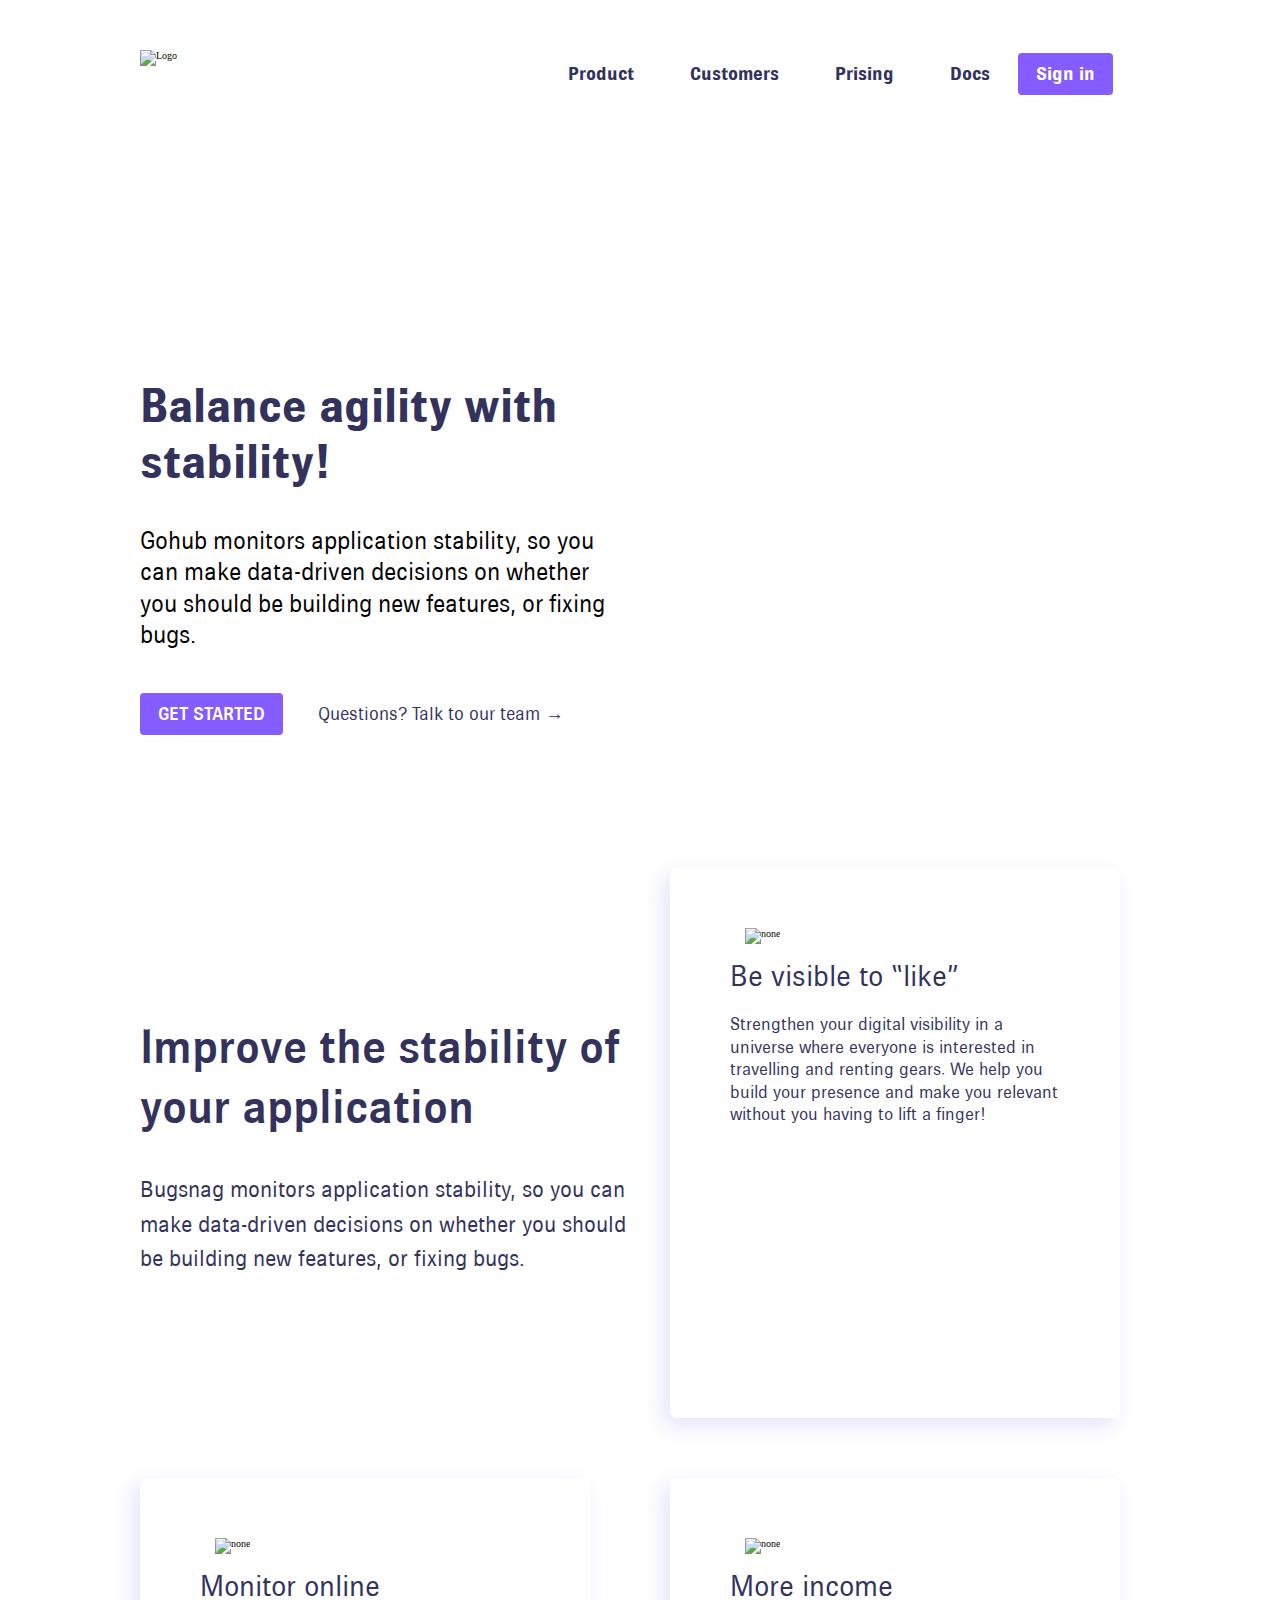
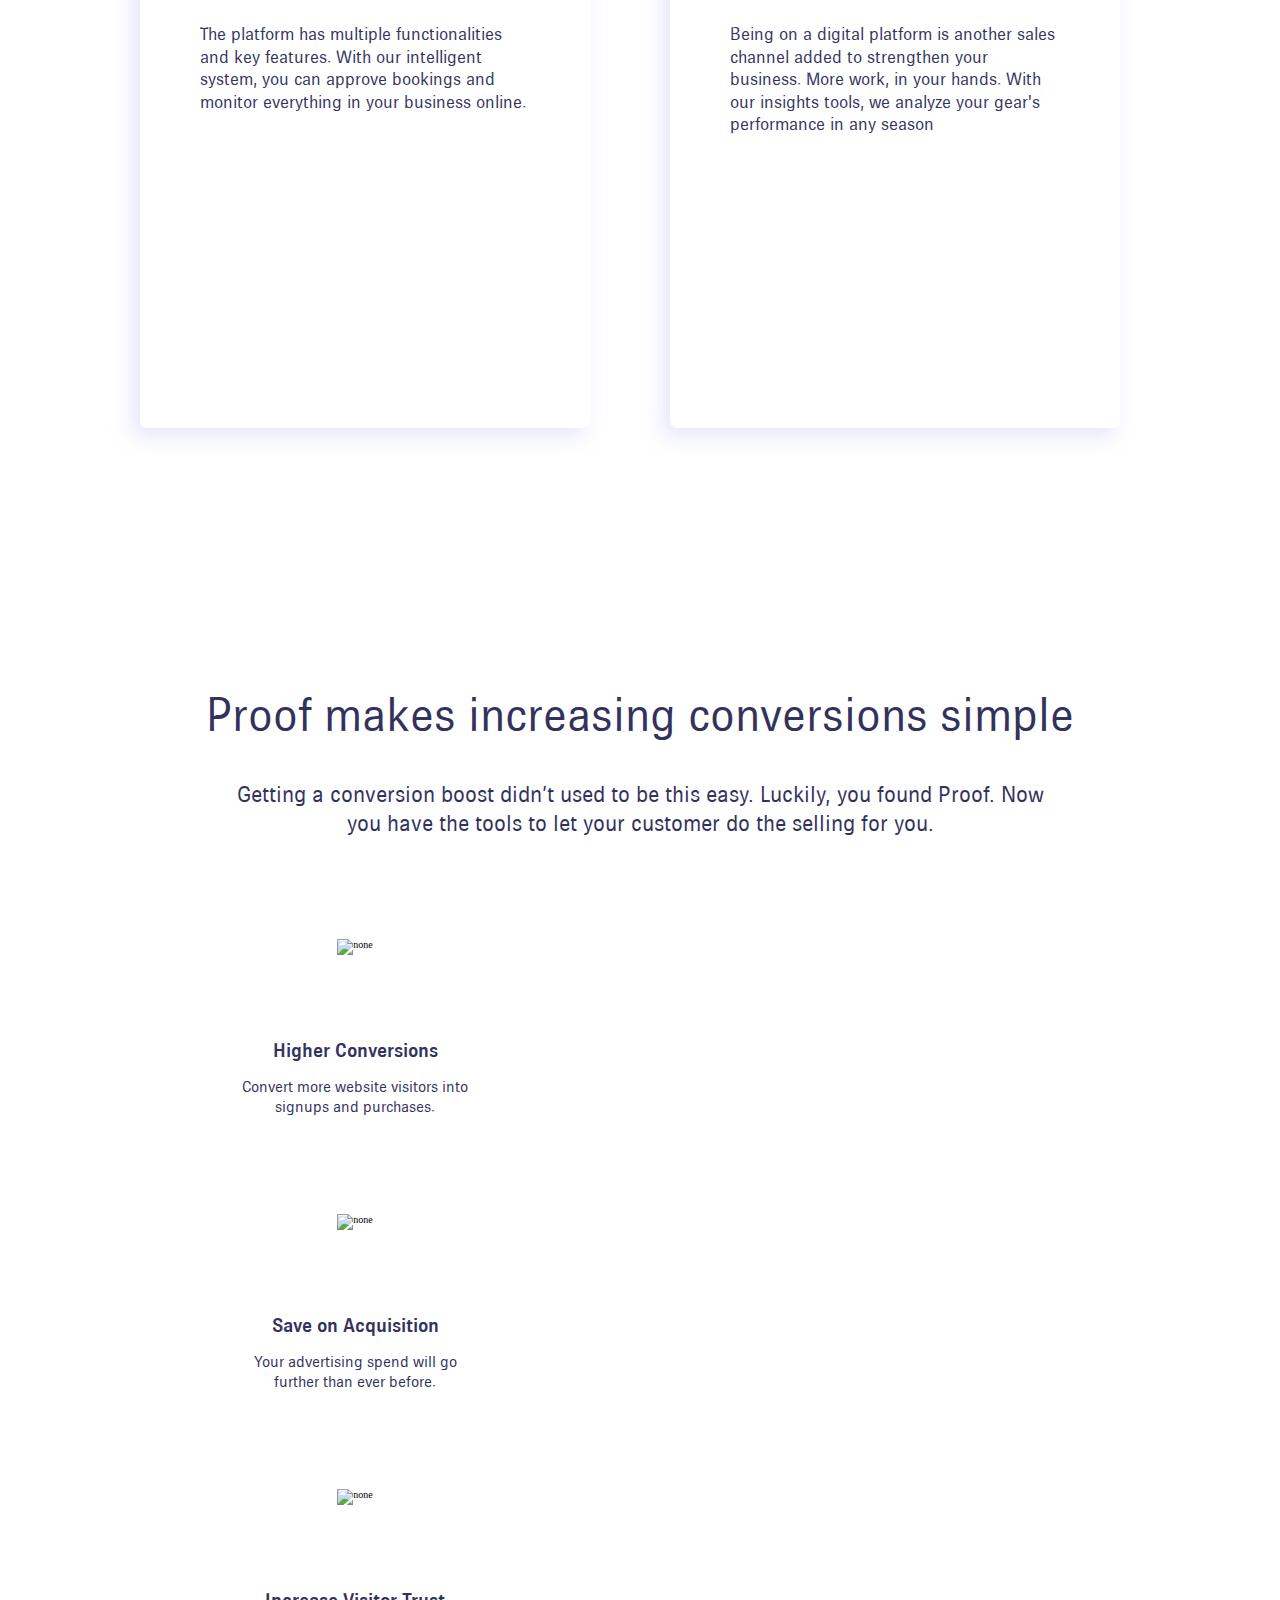
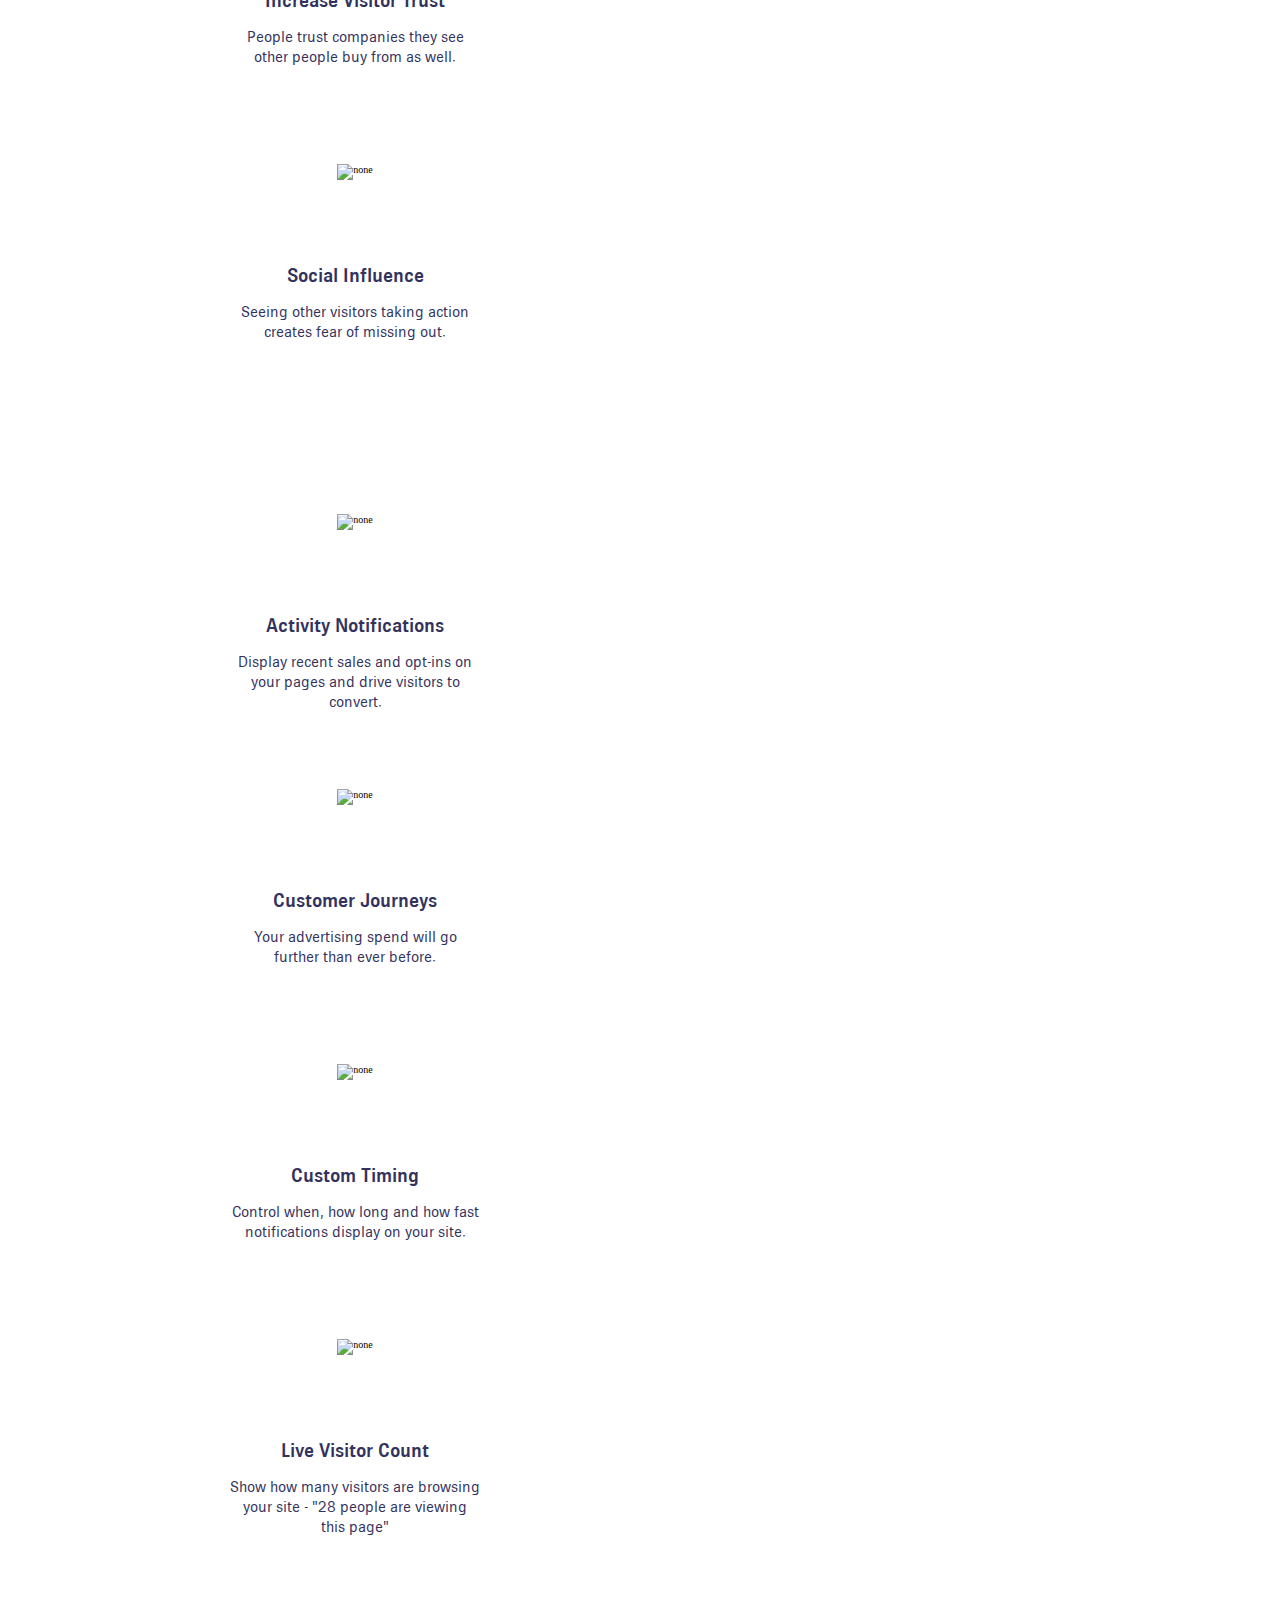
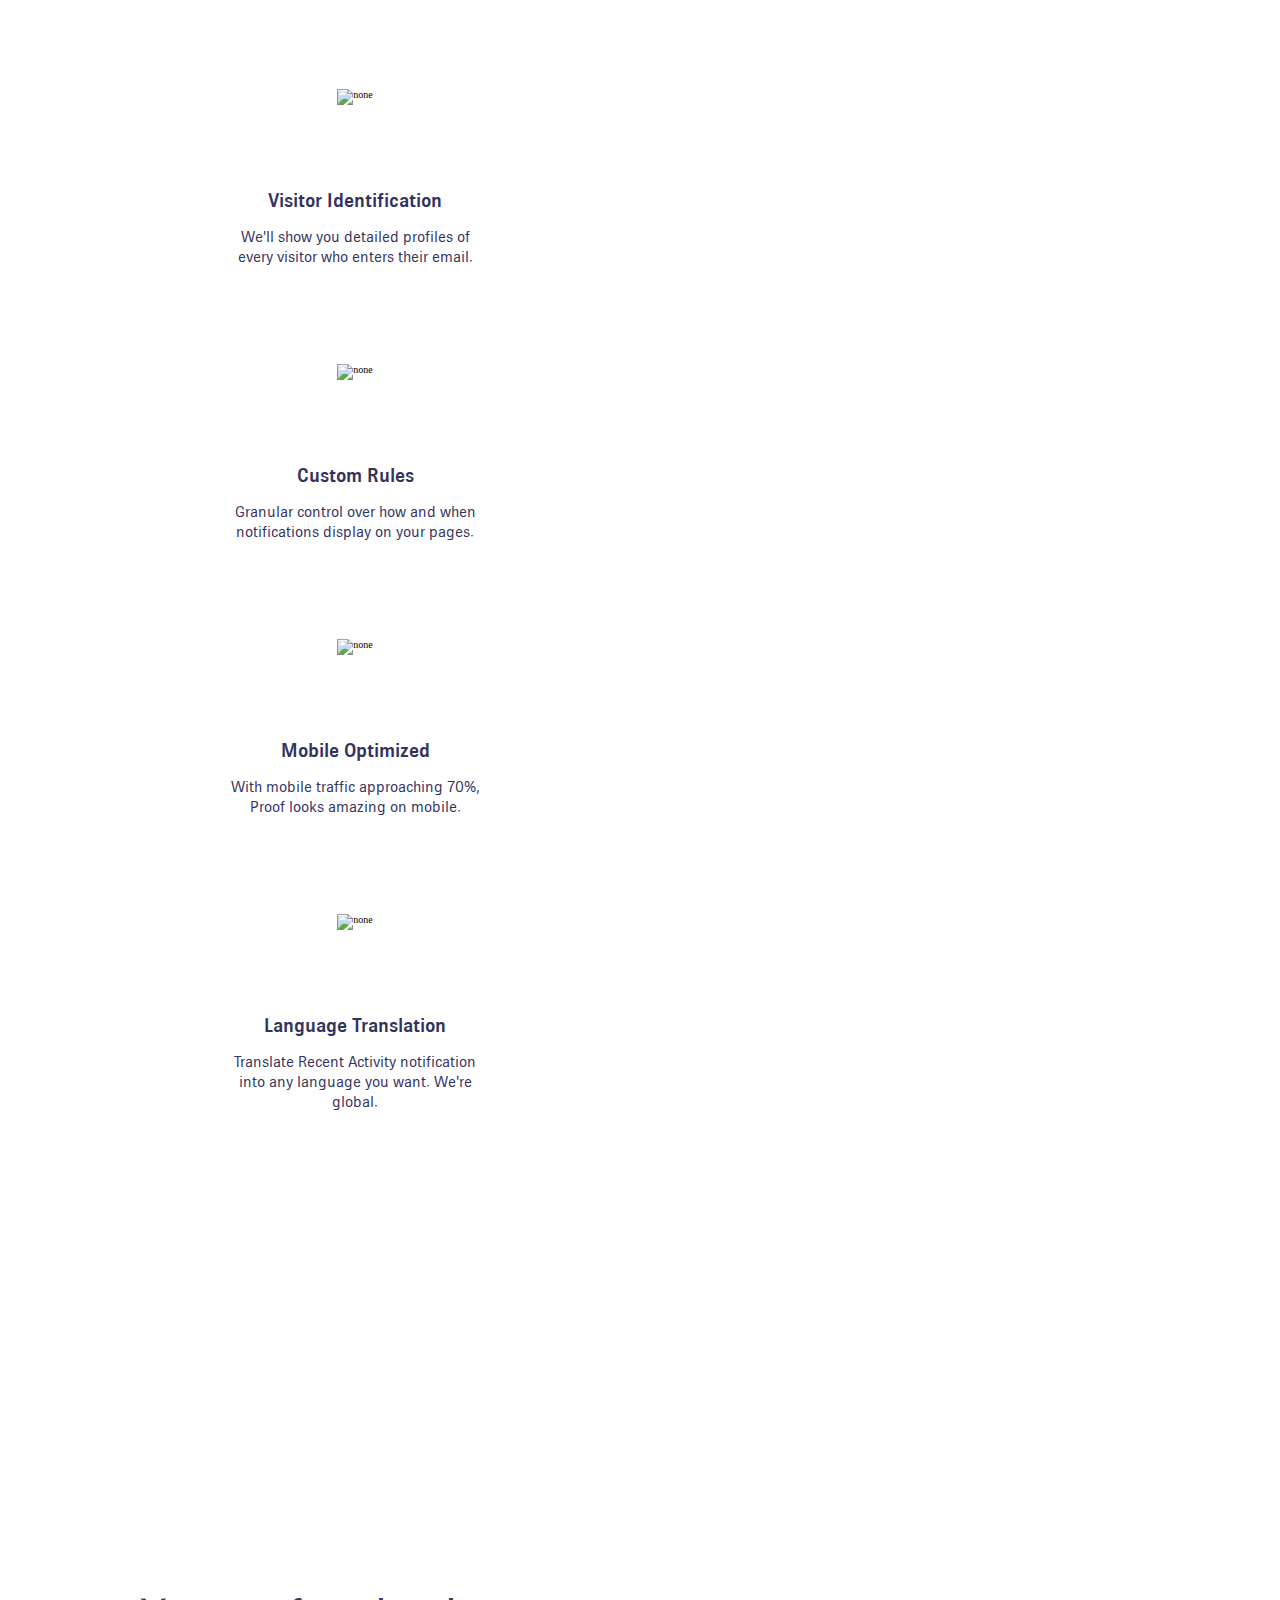
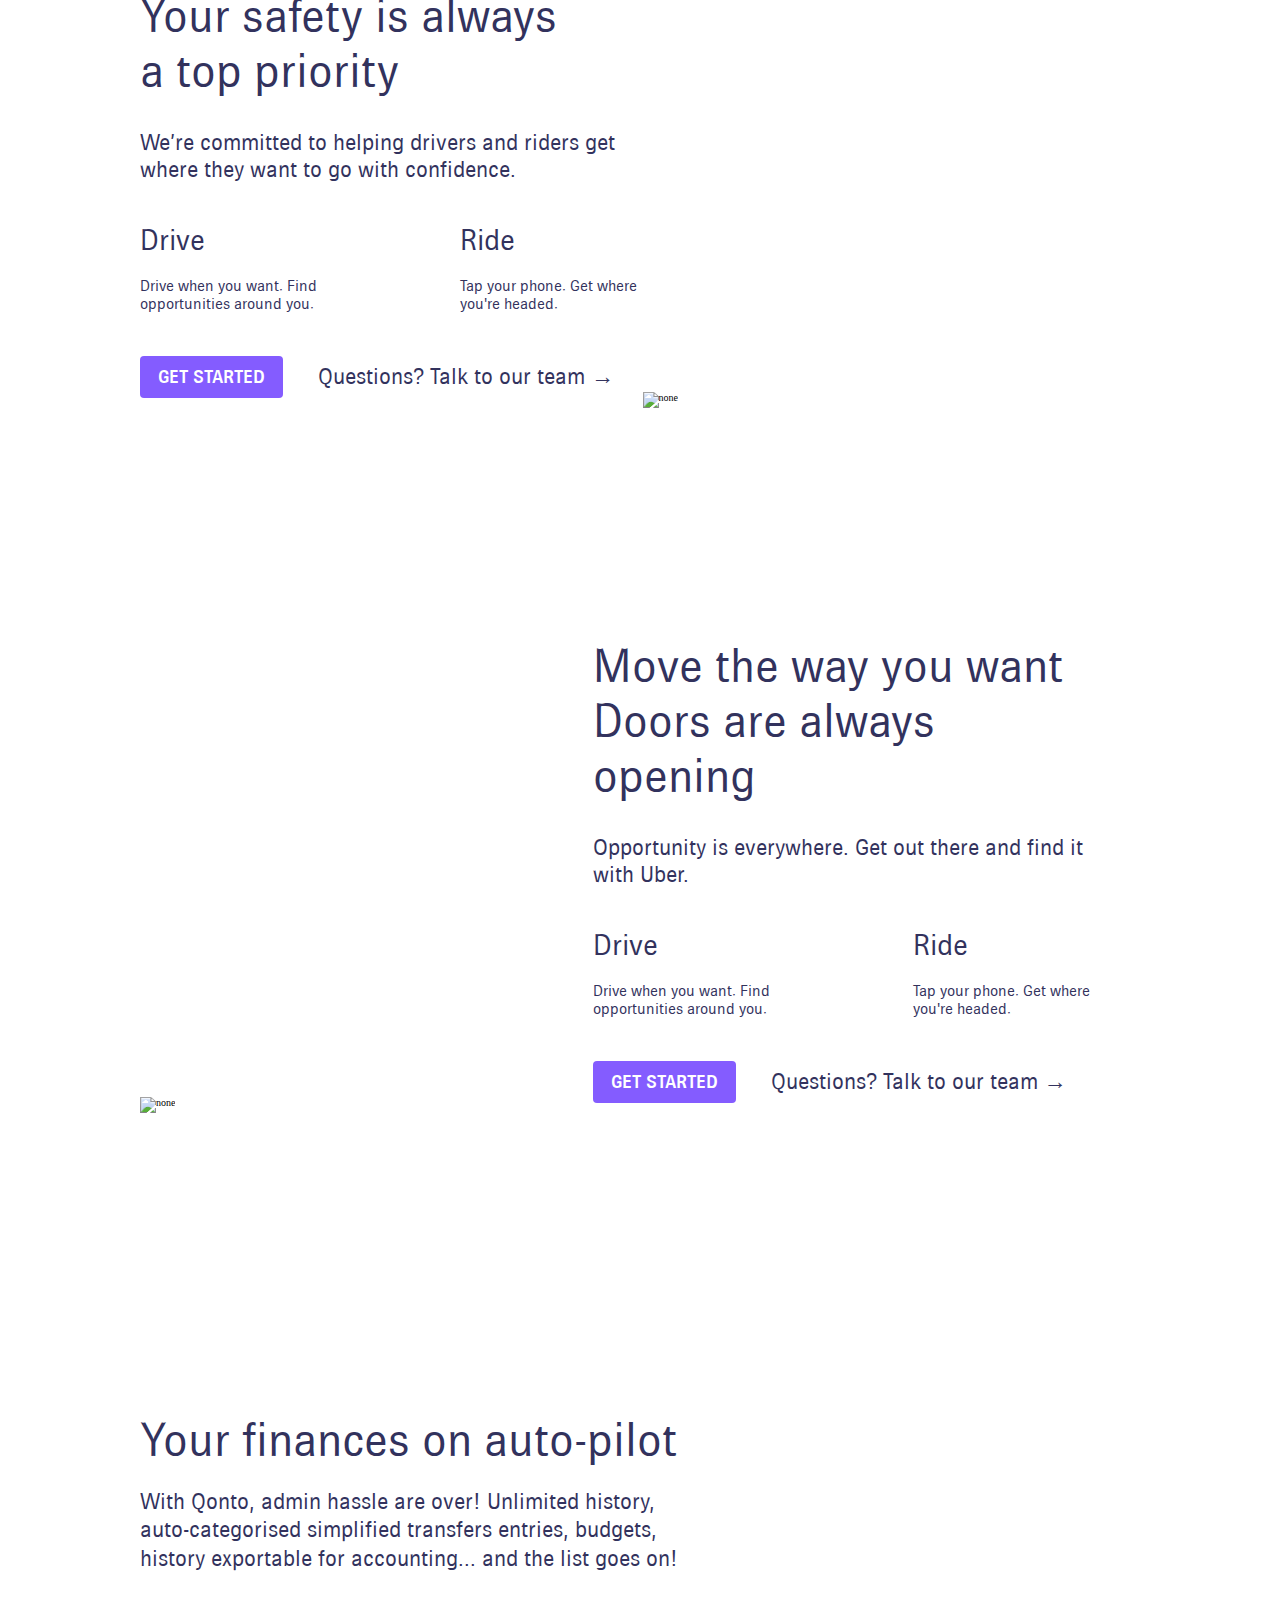
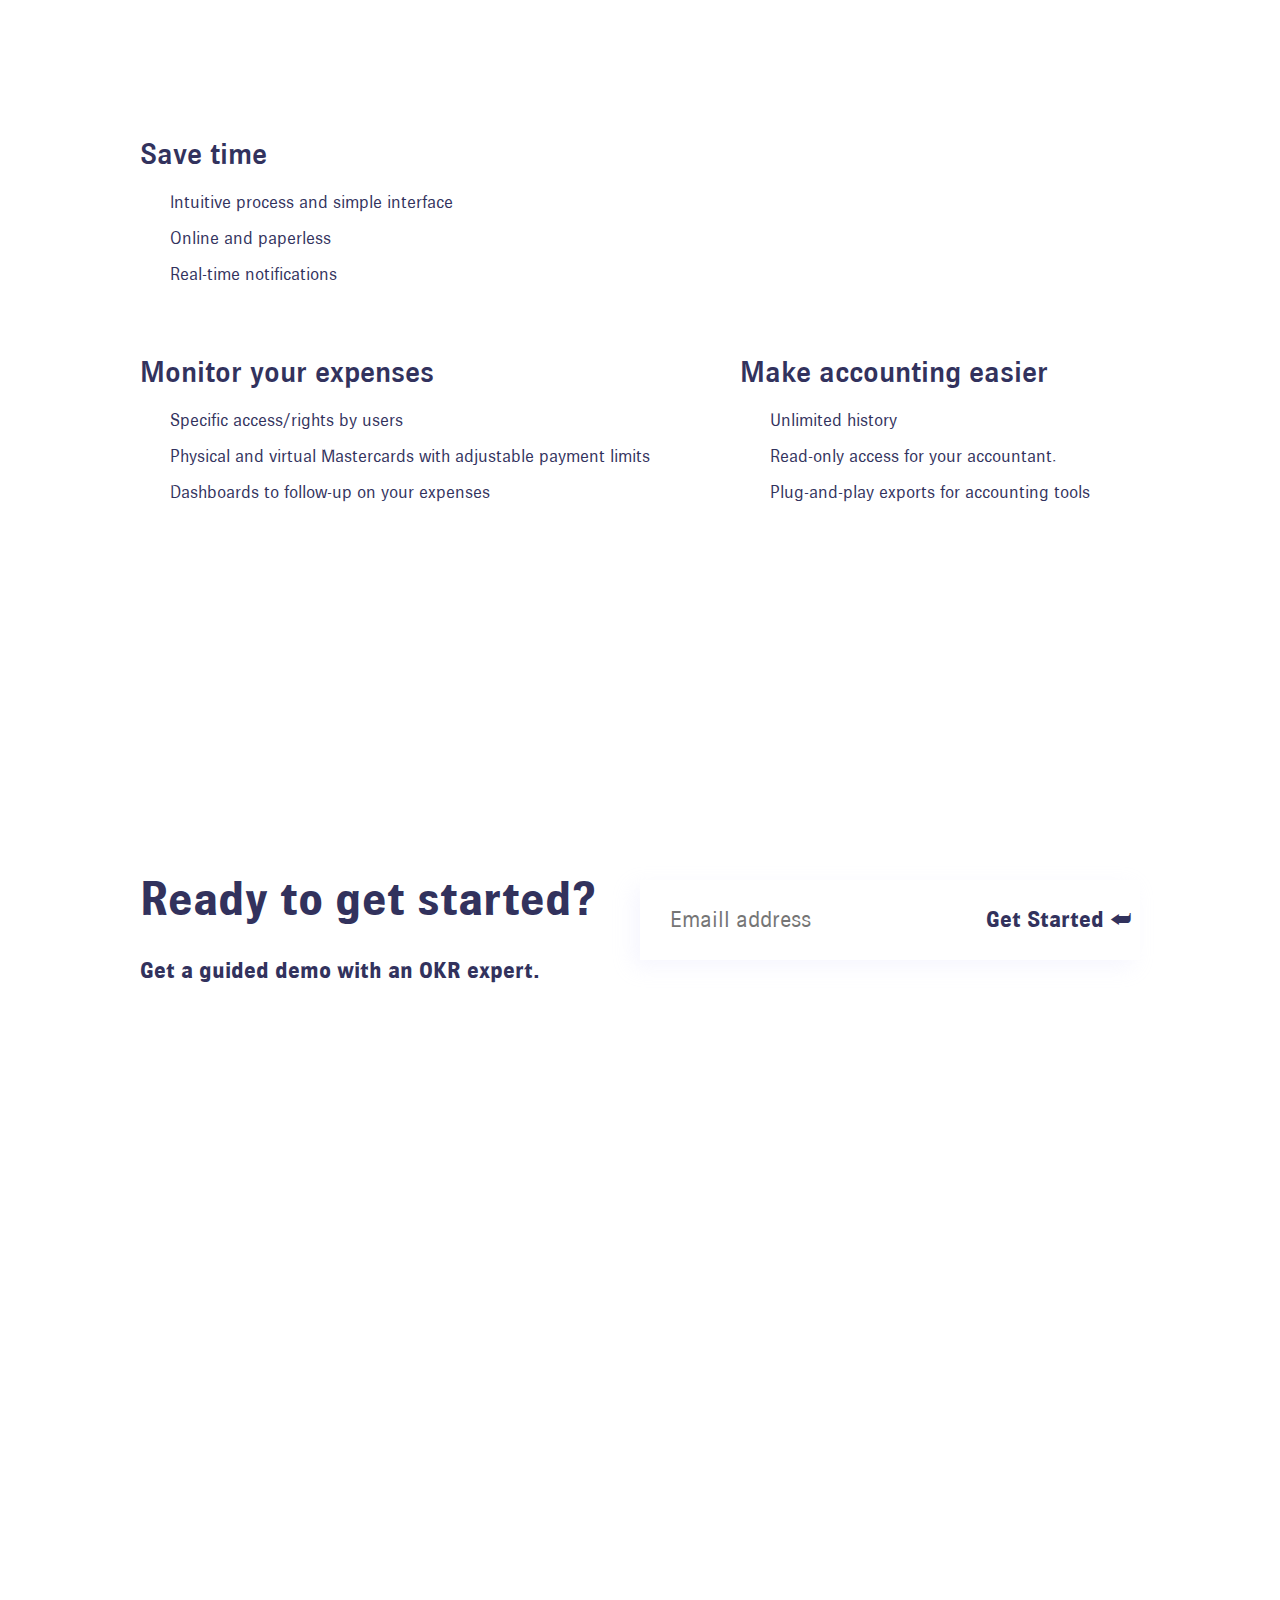
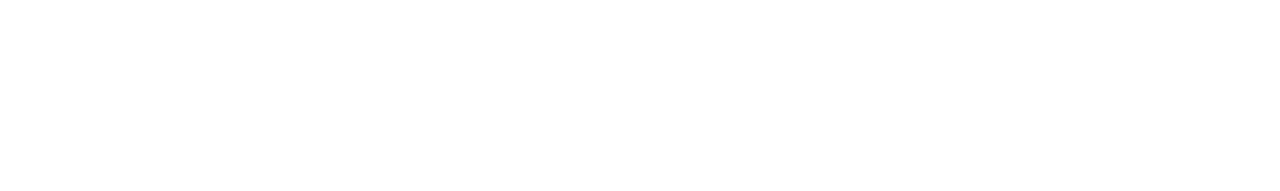
==== index.html @ 3047f3cd "Add files via upload" ====
<!DOCTYPE html>
<html lang="ru">

<head>
  <meta charset="UTF-8" />
  <meta name="viewport" content="width=device-width, initial-scale=1.0" />
  <title>site</title>
  <link rel="shortcut icon" type="image/x-icon" href="img/" />
  <link rel="stylesheet" type="text/css" href="css/reset.css" />
  <link rel="stylesheet" type="text/css" href="css/style.css" />
</head>

<body>


  <div class="the-foundation"></div>

  <!-- ---------------------------------------- header ---------------------------------------- -->

  <div class="container-block-1">
    <img class="container-block-1-img-absolute" src="../img/Vector-Smart-Object-1.png" alt="">
    <div class="container">
      <div class="header">
        <div class="header-img-logo">
          <img src="/img/Logo.svg" alt="Logo" />
        </div>
        <div class="header-navigation">
          <a class="header-button-href" href="https://www.google.com.ua/">Product</a>
          <a class="header-button-href" href="https://www.google.com.ua/">Customers</a>
          <a class="header-button-href" href="https://www.google.com.ua/">Prising</a>
          <a class="header-button-href" href="https://www.google.com.ua/">Docs</a>
          <div class="header-navigation-wrap">
            <div class="header-navigation-wrap-block">
              <button class="button header-button">Sign in</button>
            </div>
          </div>
        </div>
      </div>
    </div>
  </div>

  <!-- ---------------------------------------- Close header ---------------------------------------- -->
  <!-- ---------------------------------------- Open info ---------------------------------------- -->

  <div class="container-block-2">
    <img class="container-block-2-img-absolute" src="../img/Vector-Smart-Object-2.png" alt="">
    <div class="container">
      <div class="info">
        <div class="info-content">
          <h1>Balance agility with </br> stability!</h1>
          <p>Gohub monitors application stability, so you can make data-driven decisions on whether you should be
            building new features, or fixing bugs.</p>
          <div class="info-content-block">
            <div class="info-content-block-navigation-wrap">
              <div class="info-content-block-navigation-wrap-block">
                <button class="button info-button">get started</button>
              </div>
            </div>
            <p>Questions? Talk to our team →</p>
          </div>
        </div>
      </div>
    </div>
  </div>

  <!-- ---------------------------------------- Close info ---------------------------------------- -->
  <!-- ---------------------------------------- Open stability-application ---------------------------------------- -->

  <div class="container-block-3">
    <img class="container-block-3-img-absolute" src="../img/Vector-Smart-Object-3.png" alt="">
    <div class="container">
      <div class="stability-application">
        <div class="stability-application-info">
          <h2>Improve the stability of </br> your application</h2>
          <p>Bugsnag monitors application stability, so you can make data-driven
            decisions on whether you should be
            building new features, or fixing bugs.</p>
        </div>
        <div class="stability-application-content">
          <div class="stability-application-content-img">
            <img src="../img/application-1.png" alt="none">
          </div>
          <h3>Be visible to “like”</h3>
          <p>Strengthen your digital visibility in a universe where everyone is
            interested in travelling and renting gears. We help you build your presence and make you relevant without
            you having to lift a finger!</p>
        </div>
        <div class="stability-application-content">
          <div class="stability-application-content-img">
            <img src="../img/application-2.png" alt="none">
          </div>
          <h3>Monitor online</h3>
          <p>The platform has multiple functionalities and key features. With
            our intelligent system, you can approve bookings and monitor everything in your business online.</p>
        </div>
        <div class="stability-application-content">
          <div class="stability-application-content-img">
            <img src="../img/application-3.png" alt="none">
          </div>
          <h3>More income</h3>
          <p>Being on a digital platform is another sales channel added to
            strengthen your business. More work, in your hands. With our insights tools, we analyze your gear's
            performance in any season</p>
        </div>
      </div>
    </div>
  </div>

  <!-- ---------------------------------------- Close stability-application ---------------------------------------- -->
  <!-- ---------------------------------------- Open info-icon ---------------------------------------- -->

  <div class="container-block-4">
    <!--<img class="container-block-4-img-absolute" src="../img/BG-slider.png" alt="">-->
    <div class="container">
      <div class="info-icon">
        <div class="info-icon-header">
          <h3>Proof makes increasing conversions simple</h3>
          <p>Getting a conversion boost didn’t used to be this easy. Luckily, you found
            Proof. Now </br>you have the tools to let your customer do the selling for you.
          </p>
        </div>
        <div class="info-icon-slider">
          <div class="block-info">
            <div class="block-info-img"><img src="/img/block-info/1.png" alt="none"></div>
            <h4>Higher Conversions</h4>
            <p>Convert more website visitors into signups and purchases.
            </p>
          </div>
          <div class="block-info">
            <div class="block-info-img"><img src="/img/block-info/2.png" alt="none"></div>
            <h4>Save on Acquisition</h4>
            <p>Your advertising spend will go further than ever before.
            </p>
          </div>
          <div class="block-info">
            <div class="block-info-img"><img src="/img/block-info/3.png" alt="none"></div>
            <h4>Increase Visitor Trust</h4>
            <p>People trust companies they see other people buy from as well.
            </p>
          </div>
          <div class="block-info">
            <div class="block-info-img"><img src="/img/block-info/4.png" alt="none"></div>
            <h4>Social Influence</h4>
            <p>Seeing other visitors taking action creates fear of missing out.
            </p>
          </div>
        </div>
        <div class="info-icon-slider">
          <div class="block-info">
            <div class="block-info-img"><img src="/img/block-info/5.png" alt="none"></div>
            <h4>Activity Notifications</h4>
            <p>Display recent sales and opt-ins on your pages and drive visitors to convert.
            </p>
          </div>
          <div class="block-info">
            <div class="block-info-img"><img src="/img/block-info/6.png" alt="none"></div>
            <h4>Customer Journeys</h4>
            <p>Your advertising spend will go further than ever before.
            </p>
          </div>
          <div class="block-info">
            <div class="block-info-img"><img src="/img/block-info/7.png" alt="none"></div>
            <h4>Custom Timing</h4>
            <p>Control when, how long and how fast notifications display on your site.
            </p>
          </div>
          <div class="block-info">
            <div class="block-info-img"><img src="/img/block-info/8.png" alt="none"></div>
            <h4>Live Visitor Count</h4>
            <p>Show how many visitors are browsing your site - "28 people are viewing this page"
            </p>
          </div>
        </div>
        <div class="info-icon-slider">
          <div class="block-info">
            <div class="block-info-img"><img src="/img/block-info/9.png" alt="none"></div>
            <h4>Visitor Identification</h4>
            <p>We'll show you detailed profiles of every visitor who enters their email.
            </p>
          </div>
          <div class="block-info">
            <div class="block-info-img"><img src="/img/block-info/10.png" alt="none"></div>
            <h4>Custom Rules</h4>
            <p>Granular control over how and when notifications display on your pages.
            </p>
          </div>
          <div class="block-info">
            <div class="block-info-img"><img src="/img/block-info/11.png" alt="none"></div>
            <h4>Mobile Optimized</h4>
            <p>With mobile traffic approaching 70%, Proof looks amazing on mobile.
            </p>
          </div>
          <div class="block-info">
            <div class="block-info-img"><img src="/img/block-info/12.png" alt="none"></div>
            <h4>Language Translation</h4>
            <p>Translate Recent Activity notification into any language you want. We're global.
            </p>
          </div>
        </div>
      </div>
    </div>
  </div>

  <!-- ---------------------------------------- Close info-icon ---------------------------------------- -->
  <!-- ---------------------------------------- Open top-priority-1 ---------------------------------------- -->

  <div class="container-block-5">
    <div class="container">
      <div class="top-priority-1">
        <div class="top-priority-box">
          <h3>Your safety is always <br> a top priority</h3>
          <p>We’re committed to helping drivers and riders get where they want to go with
            confidence.</p>
          <div class="top-priority-box-info">
            <div class="top-priority-box-drive">
              <h4>Drive</h4>
              <p>Drive when you want. Find opportunities around you.
              </p>
            </div>
            <div class="top-priority-box-ride">
              <h4>Ride</h4>
              <p>Tap your phone. Get where you're headed.
              </p>
            </div>
          </div>
          <div class="info-content-block">
            <div class="info-content-block-navigation-wrap">
              <div class="info-content-block-navigation-wrap-block">
                <button class="button info-button">get started</button>
              </div>
            </div>
            <p>Questions? Talk to our team →</p>
          </div>
        </div>
        <div class="img-intro-1">
          <img src="../img/Vector-Smart-Object-4.png" alt="none" />
        </div>
      </div>
    </div>
  </div>

  <!-- ---------------------------------------- Close top-priority-1 ---------------------------------------- -->
  <!-- ---------------------------------------- Open top-priority-2 ---------------------------------------- -->

  <div class="container-block-6">
    <div class="container">
      <div class="top-priority-2">
        <div class="img-intro-2">
          <img class="img-object-6" src="../img/Vector-Smart-Object-5.png" alt="none" />
        </div>
        <div class="top-priority-box">
          <h3 class="top-priority-box-h3"> Move the way you want <br>
            Doors are always opening</h3>
          <p class="top-priority-box-p">Opportunity is everywhere. Get out there and find it with Uber. </p>
          <div class="top-priority-box-info">
            <div class="top-priority-box-drive">
              <h4>Drive</h4>
              <p>Drive when you want. Find opportunities around you.
              </p>
            </div>
            <div class="top-priority-box-ride">
              <h4>Ride</h4>
              <p>Tap your phone. Get where you're headed.
              </p>
            </div>
          </div>
          <div class="info-content-block">
            <div class="info-content-block-navigation-wrap">
              <div class="info-content-block-navigation-wrap-block">
                <button class="button info-button">get started</button>
              </div>
            </div>
            <p>Questions? Talk to our team →</p>
          </div>
        </div>
      </div>
    </div>
  </div>

  <!-- ---------------------------------------- Close top-priority-2 ---------------------------------------- -->
  <!-- ---------------------------------------- Open auto-pilot ---------------------------------------- -->

  <div class="container-block-7">
    <img class="container-block-5-img-absolute" src="../img/Vector-Smart-Object-6.png" alt="">
    <img class="container-block-6-img-absolute" src="../img/Vector-Smart-Object-7.png" alt="">
    <div class="container">
      <div class="auto-pilot">
        <h2>
          Your finances on auto-pilot
        </h2>
        <p>
          With Qonto, admin hassle are over! Unlimited history, auto-categorised simplified transfers entries,
          budgets, history exportable for accounting... and the list goes on!
        </p>
      </div>
    </div>
  </div>

  <!-- ---------------------------------------- Close auto-pilot ---------------------------------------- -->
  <!-- ---------------------------------------- Open li-info ---------------------------------------- -->

  <div class="container-block-8">
    <div class="container">
      <div class="li-info">
        <div class="li-block-1">
          <h4>Save time</h4>
          <ul class="li-block-ul">
            <li>Intuitive process and simple interface</li>
            <li>Online and paperless</li>
            <li>Real-time notifications</li>
          </ul>
        </div>
        <div class="li-block-2">
          <h4>Monitor your expenses</h4>
          <ul class="li-block-ul">
            <li>Specific access/rights by users</li>
            <li>Physical and virtual Mastercards with adjustable payment limits</li>
            <li>Dashboards to follow-up on your expenses</li>
          </ul>
        </div>
        <div class="li-block-3">
          <h4>Make accounting easier</h4>
          <ul class="li-block-ul">
            <li>Unlimited history</li>
            <li>Read-only access for your accountant.</li>
            <li>Plug-and-play exports for accounting tools</li>
          </ul>
        </div>
      </div>
    </div>
  </div>

  <!-- ---------------------------------------- Close auto-pilot ---------------------------------------- -->
  <!-- ---------------------------------------- Open contact ---------------------------------------- -->

  <div class="container-block-9">
    <!--<img class="container-block-7-img-absolute" src="../img/BG-form.png" alt="">-->
    <div class="container">
      <div class="contact">
        <div class="contact-info">
          <img src="/img/Vector.png" alt="">
          <h2>Ready to get started?</h2>
          <p>Get a guided demo with an OKR expert.</p>
        </div>
        <div class="contact-input">
          <div class="contact-input-wrap">
            <div class="contact-input-wrap-block">
              <input spellcheck="false" type="text" placeholder="Emaill address">
              <div class="contact-input-wrap-block-button">
                <div class="contact-input-wrap-block-button-senter">
                  <button class="button-contact">Get Started &#11176</button>
                </div>
              </div>
            </div>
          </div>
        </div>
      </div>
    </div>
  </div>

  <!-- ---------------------------------------- Close contact ---------------------------------------- -->
  <!-- ---------------------------------------- Open main ---------------------------------------- -->

  <div class="container-block-10">
    <!--<img class="container-block-8-img-absolute" src="../img/BG-main.png" alt="">-->
    <div class="container">
      <div class="main-block">
        <div class="main-logo-contact">
          <div class="main-logo-contact-img"><img src="../img/Logo-main.png" alt=""></div>
          <a class="main-logo-contact-phone" href="#">EU: +49 30 555 7322 77</a>
          <a class="main-logo-contact-phone" href="#">US: +1-415-800-4497</a>
          <a class="main-logo-contact-mail" href="#">info@gohub.ee</a>
          <div class="main-buttons-href">
            <button class="in"></button>
            <button class="f"></button>
            <button class="t"></button>
            <button class="g"></button>
          </div>
        </div>
        <div class="main-href-info">
          <ul>
            <li><a href="https://www.google.com.ua/">About us</a></li>
            <li><a href="https://www.google.com.ua/">Newsroom</a></li>
            <li><a href="https://www.google.com.ua/">Blog</a></li>
            <li><a href="https://www.google.com.ua/">Gohub API</a></li>
            <li><a href="https://www.google.com.ua/">Gift cards</a></li>
            <li><a href="https://www.google.com.ua/">Careers</a></li>
            <li><a href="https://www.google.com.ua/">Gohub vs. driving jobs</a></li>
          </ul>
        </div>
        <div class="main-href-info">
          <ul>
            <li><a href="https://www.google.com.ua/">Offerings</a></li>
            <li><a href="https://www.google.com.ua/">Gohub Eats for food delivery</a></li>
            <li><a href="https://www.google.com.ua/">Gohub for Business</a></li>
            <li><a href="https://www.google.com.ua/">Gohub Freight</a></li>
            <li><a href="https://www.google.com.ua/">Gohub Freight</a></li>
          </ul>
        </div>
        <div class="main-href-info">
          <ul>
            <li><a href="https://www.google.com.ua/">Support</a></li>
            <li><a href="https://www.google.com.ua/">Términos y condiciones</a></li>
            <li><a href="https://www.google.com.ua/">Privacidad</a></li>
            <li><a href="https://www.google.com.ua/">Ayuda</a></li>
            <li><a href="https://www.google.com.ua/">Connect</a></li>
          </ul>
        </div>
      </div>
    </div>
  </div>

  <!-- ---------------------------------------- Close main ---------------------------------------- -->

  </div>

  <!-- ---------------------------------------- Open modal ---------------------------------------- -->

  <!-- ---------- popup-sing-in ---------- -->
  <div class="popup-sing-in">
    <div class="popup-dialog-sign-in">
      <div class="popup-content">
        <button class="popup-close">&times</button>
        <h1>Sign in to Gohub</h1>
        <label for="#">Username or email address</label>
        <input type="text">
        <label for="#">Password</label>
        <input type="text">
        <a class="create-accaunt-a" href="#">New to Gohub? Create an account.</a>
        <button class="button button-sing-in">Sign in</button>
      </div>
    </div>
  </div>

  <!-- ---------- popup-get-started ---------- -->
  <div class="popup-get-started">
    <div class="popup-dialog-get-started">
      <div class="popup-content">
        <button class="popup-close">&times</button>
        <h1>Sign in to Gohub</h1>
        <label for="#">Username</label>
        <input type="text">
        <label for="#">Emaill address</label>
        <input type="text">
        <label for="#">Password</label>
        <input type="text">
        <label for="contract">Send me occasional product updates, announcements, and offers.</label>
        <input class="popup-dialog-get-started-checkbox" type="checkbox" id="contract" name="contract" value="yes">
        <button class="button create-account">Create account</button>
      </div>
    </div>
  </div>

  <!-- ---------- create-button ---------- -->
  <div class="popup-thank">
    <div class="popup-dialog-thank">
      <div class="popup-content">
        <button class="popup-close">&times</button>
        <h1>Thank you!</h1>
      </div>
    </div>
  </div>

  <!-- ---------- loading-button ---------- -->
  <div class="loading-loading">
    <div class="popup-dialog-loading">
      <div class="popup-content">
        <button class="popup-close">&times</button>
        <h1>loading...</h1>
      </div>
    </div>
  </div>


  <!-- ---------------------------------------- Close modal ---------------------------------------- -->
  <!-- ---------------------------------------- Link script ---------------------------------------- -->

  <script src="https://code.jquery.com/jquery-3.5.1.js" integrity="sha256-QWo7LDvxbWT2tbbQ97B53yJnYU3WhH/C8ycbRAkjPDc="
    crossorigin="anonymous"></script>
  <link rel="stylesheet" href="slick/slick.css" />
  <link rel="stylesheet" href="slick/slick-theme.css" />

  <script src="slick/slick.min.js"></script>

  <!-- ---------- popup-sing-in ---------- -->
  <script>
    $('.header-button').on('click', function (event) {
      event.preventDefault();
      $('.popup-sing-in').fadeIn(1500);
    });
    $('.popup-close').on('click', function (event) {
      event.preventDefault();
      $('.popup-sing-in').fadeOut(1500);
    });
    $('.button-sing-in').on('click', function (event) {
      event.preventDefault();
      $('.popup-sing-in').fadeOut(1500);
    });
    $('.button-sing-in').on('click', function (event) {
      event.preventDefault();
      $('.loading-loading').fadeIn(1500);
    });
    $('.popup-close').on('click', function (event) {
      event.preventDefault();
      $('.loading-loading').fadeOut(1500);
    });
  </script>

  <!-- ---------- popup-get-started ---------- -->
  <script>
    $('.info-button').on('click', function (event) {
      event.preventDefault();
      $('.popup-get-started').fadeIn(1500);
    });
    $('.popup-close').on('click', function (event) {
      event.preventDefault();
      $('.popup-get-started').fadeOut(1500);
    });
  </script>

  <!-- ---------- button-contact ---------- -->
  <script>
    $('.button-contact').on('click', function (event) {
      event.preventDefault();
      $('.popup-get-started').fadeIn(1500);
    });
    $('.popup-close').on('click', function (event) {
      event.preventDefault();
      $('.popup-get-started').fadeOut(1500);
    });
  </script>

  <!-- ---------- button-contact ---------- -->
  <script>
    $('.create-accaunt-a').on('click', function (event) {
      event.preventDefault();
      $('.popup-get-started').fadeIn(1500);
    });
    $('.create-accaunt-a').on('click', function (event) {
      event.preventDefault();
      $('.popup-sing-in').fadeOut(1500);
    });
    $('.popup-close').on('click', function (event) {
      event.preventDefault();
      $('.popup-get-started').fadeOut(1500);
    });
  </script>

  <!-- ---------- create-button ---------- -->
  <script>
    $('.create-account').on('click', function (event) {
      event.preventDefault();
      $('.popup-get-started').fadeOut(1500);
    });
    $('.create-account').on('click', function (event) {
      event.preventDefault();
      $('.popup-thank').fadeIn(1500);
    });
    $('.popup-close').on('click', function (event) {
      event.preventDefault();
      $('.popup-thank').fadeOut(1500);
    });
  </script>

  <!-- ---------- info-icon-slider ---------- -->
  <script>
    $('.info-icon-slider').slick({
      infinite: true,
      slidesToShow: 4,
      slidesToScroll: 4,
      responsive: [
      {
          breakpoint: 1280,
          settings: {
            slidesToShow: 2,
            prevArrow: '<button class="prev"></button>',
            nextArrow: '<button class="next"></button>',
            slidesToScroll: 2,
          },
        },
      {
          breakpoint: 1024,
          settings: {
            slidesToShow: 2,
            prevArrow: '<button class="prev"></button>',
            nextArrow: '<button class="next"></button>',
            slidesToScroll: 2,
          },
        },
        {
          breakpoint: 970,
          settings: {
            slidesToShow: 2,
            prevArrow: '<button class="prev"></button>',
            nextArrow: '<button class="next"></button>',
            slidesToScroll: 2,
          },
        },
        {
          breakpoint: 900,
          settings: {
            slidesToShow: 2,
            prevArrow: '<button class="prev"></button>',
            nextArrow: '<button class="next"></button>',
            slidesToScroll: 2,
          },
        },
        {
          breakpoint: 767,
          settings: {
            slidesToShow: 1,
            prevArrow: '<button class="prev"></button>',
            nextArrow: '<button class="next"></button>',
            slidesToScroll: 1,
          },
        },
      ],
    });
  </script>

</body>

</html>
---- css/style.css ----
/* ---------------------------------------- Подключение шрифтов ---------------------------------------- */
/* ---------------------------------------- Connecting fonts ---------------------------------------- */
@font-face {
  font-family: "Brown-bold-normal";
  src: url("../fonts/BrownBold.eot");
  src: url("../fonts/BrownBold.eot?#iefix") format("embedded-opentype"), url("../fonts/BrownBold.woff2") format("woff2"), url("../fonts/BrownBold.woff") format("woff"), url("../fonts/BrownBold.ttf") format("truetype"), url("../fonts/BrownBold.svg#BrownBold") format("svg");
  font-weight: bold;
  font-style: normal;
  font-display: swap;
}
@font-face {
  font-family: "BrownLight-300-italic";
  src: url("../fonts/BrownLightItalic.eot");
  src: url("../fonts/BrownLightItalic.eot?#iefix") format("embedded-opentype"), url("../fonts/BrownLightItalic.woff2") format("woff2"), url("../fonts/BrownLightItalic.woff") format("woff"), url("../fonts/BrownLightItalic.ttf") format("truetype"), url("../fonts/BrownLightItalic.svg#BrownLightItalic") format("svg");
  font-weight: 300;
  font-style: italic;
  font-display: swap;
}
@font-face {
  font-family: "BrownHeavy-900-normal";
  src: url("../fonts/BrownHeavy.eot");
  src: url("../fonts/BrownHeavy.eot?#iefix") format("embedded-opentype"), url("../fonts/BrownHeavy.woff2") format("woff2"), url("../fonts/BrownHeavy.woff") format("woff"), url("../fonts/BrownHeavy.ttf") format("truetype"), url("../fonts/BrownHeavy.svg#BrownHeavy") format("svg");
  font-weight: 900;
  font-style: normal;
  font-display: swap;
}
@font-face {
  font-family: "Brown-normal-italic";
  src: url("../fonts/BrownItalic.eot");
  src: url("../fonts/BrownItalic.eot?#iefix") format("embedded-opentype"), url("../fonts/BrownItalic.woff2") format("woff2"), url("../fonts/BrownItalic.woff") format("woff"), url("../fonts/BrownItalic.ttf") format("truetype"), url("../fonts/BrownItalic.svg#BrownItalic") format("svg");
  font-weight: normal;
  font-style: italic;
  font-display: swap;
}
@font-face {
  font-family: "Brown-bold-italic";
  src: url("../fonts/BrownBoldItalic.eot");
  src: url("../fonts/BrownBoldItalic.eot?#iefix") format("embedded-opentype"), url("../fonts/BrownBoldItalic.woff2") format("woff2"), url("../fonts/BrownBoldItalic.woff") format("woff"), url("../fonts/BrownBoldItalic.ttf") format("truetype"), url("../fonts/BrownBoldItalic.svg#BrownBoldItalic") format("svg");
  font-weight: bold;
  font-style: italic;
  font-display: swap;
}
@font-face {
  font-family: "BrownMedium-500-italic";
  src: url("../fonts/BrownMediumItalic.eot");
  src: url("../fonts/BrownMediumItalic.eot?#iefix") format("embedded-opentype"), url("../fonts/BrownMediumItalic.woff2") format("woff2"), url("../fonts/BrownMediumItalic.woff") format("woff"), url("../fonts/BrownMediumItalic.ttf") format("truetype"), url("../fonts/BrownMediumItalic.svg#BrownMediumItalic") format("svg");
  font-weight: 500;
  font-style: italic;
  font-display: swap;
}
@font-face {
  font-family: "BrownMedium-500-normal";
  src: url("../fonts/BrownMedium.eot");
  src: url("../fonts/BrownMedium.eot?#iefix") format("embedded-opentype"), url("../fonts/BrownMedium.woff2") format("woff2"), url("../fonts/BrownMedium.woff") format("woff"), url("../fonts/BrownMedium.ttf") format("truetype"), url("../fonts/BrownMedium.svg#BrownMedium") format("svg");
  font-weight: 500;
  font-style: normal;
  font-display: swap;
}
@font-face {
  font-family: "BrownExtraBoldCondensed-800-normal";
  src: url("../fonts/BrownExtraBoldCondensed.eot");
  src: url("../fonts/BrownExtraBoldCondensed.eot?#iefix") format("embedded-opentype"), url("../fonts/BrownExtraBoldCondensed.woff2") format("woff2"), url("../fonts/BrownExtraBoldCondensed.woff") format("woff"), url("../fonts/BrownExtraBoldCondensed.ttf") format("truetype"), url("../fonts/BrownExtraBoldCondensed.svg#BrownExtraBoldCondensed") format("svg");
  font-weight: 800;
  font-style: normal;
  font-display: swap;
}
@font-face {
  font-family: "BrownExtraBold-800-normal";
  src: url("../fonts/BrownExtraBold.eot");
  src: url("../fonts/BrownExtraBold.eot?#iefix") format("embedded-opentype"), url("../fonts/BrownExtraBold.woff2") format("woff2"), url("../fonts/BrownExtraBold.woff") format("woff"), url("../fonts/BrownExtraBold.ttf") format("truetype"), url("../fonts/BrownExtraBold.svg#BrownExtraBold") format("svg");
  font-weight: 800;
  font-style: normal;
  font-display: swap;
}
@font-face {
  font-family: "BrownLight-300-normal";
  src: url("../fonts/BrownLight.eot");
  src: url("../fonts/BrownLight.eot?#iefix") format("embedded-opentype"), url("../fonts/BrownLight.woff2") format("woff2"), url("../fonts/BrownLight.woff") format("woff"), url("../fonts/BrownLight.ttf") format("truetype"), url("../fonts/BrownLight.svg#BrownLight") format("svg");
  font-weight: 300;
  font-style: normal;
  font-display: swap;
}
/* ---------------------------------------- Цвета ---------------------------------------- */
/* ---------------------------------------- Colors ---------------------------------------- */
/* ---------------------------------------- Базовые настройки  ---------------------------------------- */
/* ---------------------------------------- Basic settings ---------------------------------------- */
* {
  -webkit-box-sizing: border-box;
          box-sizing: border-box;
}
html {
  font-size: 10px;
}
.the-foundation {
  height: 100%;
  width: 100%;
}
.container {
  height: 100%;
  width: 123.5rem;
  z-index: 0;
}
.button {
  background-color: #845cff;
  color: #ffffff;
  border: none;
  outline: none;
  border-radius: 0.4rem;
  padding: 1rem 1.8rem;
  font-size: 1.9rem;
  -webkit-transition: 0.8s;
  transition: 0.8s;
}
.button:hover {
  border: none;
  outline: none;
  background-color: #521aff;
}
/* ---------------------------------------- Background ---------------------------------------- */
/* ---------------------------------------- Фон ---------------------------------------- */
.container-block-1-img-absolute {
  position: absolute;
  right: 0;
  top: 0;
  z-index: -5;
}
.container-block-2-img-absolute {
  position: absolute;
  left: 8%;
  top: 0;
  z-index: -6;
}
.container-block-3-img-absolute {
  position: absolute;
  left: 0;
  top: 73%;
  z-index: -6;
}
/*
.container-block-4-img-absolute {
  position: absolute;
  top: 255%;
  width: 100%;
  height: max-content;
  z-index: -6;
}
*/
.container-block-5-img-absolute {
  position: absolute;
  right: 0;
  top: 520%;
  z-index: -5;
}
.container-block-6-img-absolute {
  position: absolute;
  right: 0;
  top: 485%;
  z-index: -6;
}
/*
.container-block-7-img-absolute {
  position: absolute;
  width: 100%;
  height: max-content;
  z-index: -6;
  top: 633%;
}
*/
/*
.container-block-8-img-absolute {
  position: absolute;
  width: 100%;
  height: max-content;
  z-index: -6;
  top: 674%;
}*/
/* ---------------------------------------- Header ---------------------------------------- */
/* ---------------------------------------- Шапка ---------------------------------------- */
.container-block-1 {
  display: -webkit-box;
  display: -ms-flexbox;
  display: flex;
  -webkit-box-align: center;
      -ms-flex-align: center;
          align-items: center;
  -ms-flex-line-pack: center;
      align-content: center;
  -webkit-box-pack: center;
      -ms-flex-pack: center;
          justify-content: center;
}
.header {
  display: -webkit-box;
  display: -ms-flexbox;
  display: flex;
  margin-top: 5rem;
  height: 4.8rem;
  width: 100%;
}
.header-img-logo {
  display: inline-block;
  height: 100%;
  width: 53%;
}
.header-navigation {
  height: 100%;
  display: -webkit-box;
  display: -ms-flexbox;
  display: flex;
  -webkit-box-orient: horizontal;
  -webkit-box-direction: normal;
      -ms-flex-direction: row;
          flex-direction: row;
}
.header-button-href {
  display: -webkit-box;
  display: -ms-flexbox;
  display: flex;
  height: 4.8rem;
  line-height: 4.8rem;
  margin-left: 2.8rem;
  margin-right: 2.8rem;
  text-decoration: none;
  font-size: 1.9rem;
  font-family: "Brown-bold-normal", sans-serif;
  color: #32325d;
}
.header-navigation-wrap {
  display: table;
  height: 4.8rem;
}
.header-navigation-wrap-block {
  display: table-cell;
  vertical-align: middle;
}
.header-button {
  font-family: "Brown-bold-normal", sans-serif;
}
/* ---------------------------------------- Info ---------------------------------------- */
/* ---------------------------------------- Инфо ---------------------------------------- */
.container-block-2 {
  display: -webkit-box;
  display: -ms-flexbox;
  display: flex;
  -webkit-box-align: center;
      -ms-flex-align: center;
          align-items: center;
  -ms-flex-line-pack: center;
      align-content: center;
  -webkit-box-pack: center;
      -ms-flex-pack: center;
          justify-content: center;
}
.info {
  padding-top: 28rem;
  width: 47rem;
}
.info-content {
  width: auto;
  height: auto;
}
.info-content h1 {
  padding-bottom: 3.5rem;
  font-size: 4.8rem;
  font-family: "Brown-bold-normal", sans-serif;
  color: #32325d;
}
.info-content p {
  padding-bottom: 4rem;
  font-size: 2.5rem;
  line-height: 1.25;
  font-family: "BrownLight-300-normal", sans-serif;
}
.info-content-block {
  display: -webkit-box;
  display: -ms-flexbox;
  display: flex;
}
.info-content-block-navigation-wrap {
  display: table;
  height: 4.8rem;
}
.info-content-block-navigation-wrap-block {
  display: table-cell;
  vertical-align: middle;
}
.info-content-block p {
  display: -webkit-box;
  display: -ms-flexbox;
  display: flex;
  height: 4.8rem;
  line-height: 4.8rem;
  font-size: 1.9rem;
  padding-left: 3.5rem;
  -webkit-box-orient: horizontal;
  -webkit-box-direction: normal;
      -ms-flex-direction: row;
          flex-direction: row;
  -webkit-box-pack: start;
      -ms-flex-pack: start;
          justify-content: flex-start;
  font-family: "BrownLight-300-normal", sans-serif;
  color: #32325d;
}
.info-button {
  font-family: "BrownMedium-500-normal", sans-serif;
  text-transform: uppercase;
}
/* ---------------------------------------- stability-application ---------------------------------------- */
/* ---------------------------------------- применение-стабильности ---------------------------------------- */
.container-block-3 {
  display: -webkit-box;
  display: -ms-flexbox;
  display: flex;
  -webkit-box-align: center;
      -ms-flex-align: center;
          align-items: center;
  -ms-flex-line-pack: center;
      align-content: center;
  -webkit-box-pack: center;
      -ms-flex-pack: center;
          justify-content: center;
}
.stability-application {
  margin-top: 13rem;
  padding-top: 0;
  width: 100%;
  display: -webkit-box;
  display: -ms-flexbox;
  display: flex;
  -ms-flex-wrap: wrap;
      flex-wrap: wrap;
  -webkit-box-orient: horizontal;
  -webkit-box-direction: normal;
      -ms-flex-direction: row;
          flex-direction: row;
  -webkit-box-pack: start;
      -ms-flex-pack: start;
          justify-content: flex-start;
}
.stability-application-info {
  display: inline-block;
  width: 55rem;
  margin-right: 6rem;
}
.stability-application-info h2 {
  font-size: 4.8rem;
  color: #32325d;
  padding-top: 22rem;
  line-height: 1.25;
  font-family: "BrownMedium-500-normal", sans-serif;
}
.stability-application-info p {
  padding-top: 3.5rem;
  font-size: 2.3rem;
  line-height: 1.5;
  color: #32325d;
  font-family: "BrownLight-300-normal", sans-serif;
}
.stability-application-content {
  display: inline-block;
  margin-top: 0;
  margin-bottom: 6rem;
  padding: 6rem;
  margin-right: 9rem;
  background-color: #ffffff;
  width: 52rem;
  height: 55rem;
  -webkit-box-shadow: -6.691px 7.431px 20px 0px rgba(212, 212, 250, 0.6);
          box-shadow: -6.691px 7.431px 20px 0px rgba(212, 212, 250, 0.6);
  border-radius: 0.7rem;
}
.stability-application-content-img img {
  padding-left: 1.5rem;
  padding-bottom: 1.5rem;
}
.stability-application-content h3 {
  font-size: 3rem;
  font-family: "BrownLight-300-normal", sans-serif;
  color: #32325d;
}
.stability-application-content p {
  font-size: 1.8rem;
  padding-top: 2rem;
  line-height: 1.25;
  font-family: "BrownLight-300-normal", sans-serif;
  color: #32325d;
}
/* ---------------------------------------- info-icon ---------------------------------------- */
/* ---------------------------------------- значок информации ---------------------------------------- */
.container-block-4 {
  display: -webkit-box;
  display: -ms-flexbox;
  display: flex;
  -webkit-box-align: center;
      -ms-flex-align: center;
          align-items: center;
  -ms-flex-line-pack: center;
      align-content: center;
  -webkit-box-pack: center;
      -ms-flex-pack: center;
          justify-content: center;
  background: url(../img/BG-slider.png) no-repeat bottom;
  padding-bottom: 25rem;
  background-size: max-content;
}
.info-icon {
  width: 100%;
}
.info-icon-header {
  width: 100%;
  text-align: center;
  padding-top: 20rem;
}
.info-icon-header h3 {
  font-size: 4.8rem;
  color: #32325d;
  font-family: "BrownLight-300-normal", sans-serif;
}
.info-icon-header p {
  padding-top: 3.8rem;
  font-size: 2.3rem;
  line-height: 1.25;
  color: #32325d;
  font-family: "BrownLight-300-normal", sans-serif;
}
.info-icon-slider {
  margin-top: 10rem;
  margin-left: 5%;
  width: 90%;
}
.block-info {
  text-align: center;
  display: -webkit-box;
  display: -ms-flexbox;
  display: flex;
  -webkit-box-orient: vertical;
  -webkit-box-direction: normal;
      -ms-flex-direction: column;
          flex-direction: column;
  border: none;
  height: 25rem;
  width: 25rem;
  margin-left: 4rem;
  margin-right: 4rem;
  margin-bottom: 2.5rem;
  margin-top: 2.5rem;
  outline: none;
}
.block-info:focus {
  outline: none;
}
.block-info:hover {
  outline: none;
}
.block-info-img {
  width: 8rem;
  height: 8rem;
  margin-left: auto;
  margin-right: auto;
}
.block-info h4 {
  margin-top: 2rem;
  margin-bottom: 1.5rem;
  font-size: 2rem;
  color: #32325d;
  font-family: "BrownMedium-500-normal", sans-serif;
}
.block-info p {
  font-size: 1.6rem;
  line-height: 1.25;
  color: #32325d;
  font-family: "BrownLight-300-normal", sans-serif;
}
/* ---------------------------------------- top-priority-1 ---------------------------------------- */
/* ---------------------------------------- высший приоритет 1 ---------------------------------------- */
.container-block-5 {
  display: -webkit-box;
  display: -ms-flexbox;
  display: flex;
  -webkit-box-align: center;
      -ms-flex-align: center;
          align-items: center;
  -ms-flex-line-pack: center;
      align-content: center;
  -webkit-box-pack: center;
      -ms-flex-pack: center;
          justify-content: center;
}
.top-priority-1 {
  padding-top: 15rem;
}
.top-priority-box {
  display: inline-block;
  height: 47rem;
  width: 57rem;
}
.top-priority-box h3 {
  font-size: 4.8rem;
  padding-bottom: 3rem;
  color: #32325d;
  font-family: "BrownLight-300-normal", sans-serif;
}
.top-priority-box p {
  font-size: 2.3rem;
  color: #32325d;
  font-family: "BrownLight-300-normal", sans-serif;
}
.top-priority-box-info {
  width: 100%;
  display: -webkit-box;
  display: -ms-flexbox;
  display: flex;
  padding-top: 4rem;
  -webkit-box-orient: horizontal;
  -webkit-box-direction: normal;
      -ms-flex-direction: row;
          flex-direction: row;
  -webkit-box-pack: justify;
      -ms-flex-pack: justify;
          justify-content: space-between;
}
.top-priority-box-drive {
  height: 100%;
  width: 18rem;
}
.top-priority-box-drive h4 {
  font-size: 3rem;
  color: #32325d;
  font-family: "BrownLight-300-normal", sans-serif;
}
.top-priority-box-drive p {
  padding-top: 2rem;
  font-size: 1.6rem;
  color: #32325d;
  font-family: "BrownLight-300-normal", sans-serif;
  padding-bottom: 4rem;
}
.top-priority-box-ride {
  height: 100%;
  width: 18rem;
}
.top-priority-box-ride h4 {
  font-size: 3rem;
  color: #32325d;
  font-family: "BrownLight-300-normal", sans-serif;
}
.top-priority-box-ride p {
  padding-top: 2rem;
  font-size: 1.6rem;
  color: #32325d;
  font-family: "BrownLight-300-normal", sans-serif;
  padding-bottom: 4rem;
}
.img-intro-1 {
  display: inline-block;
  width: auto;
  height: auto;
}
/* ---------------------------------------- top-priority-2 ---------------------------------------- */
/* ---------------------------------------- высший приоритет 2 ---------------------------------------- */
.container-block-6 {
  display: -webkit-box;
  display: -ms-flexbox;
  display: flex;
  -webkit-box-align: center;
      -ms-flex-align: center;
          align-items: center;
  -ms-flex-line-pack: center;
      align-content: center;
  -webkit-box-pack: center;
      -ms-flex-pack: center;
          justify-content: center;
}
.top-priority-2 {
  padding-top: 18rem;
}
.img-intro-2 {
  display: inline-block;
  width: auto;
  height: auto;
  padding-right: 4rem;
}
/* ---------------------------------------- auto-pilot ---------------------------------------- */
/* ---------------------------------------- авто пилот ---------------------------------------- */
.container-block-7 {
  display: -webkit-box;
  display: -ms-flexbox;
  display: flex;
  -webkit-box-align: center;
      -ms-flex-align: center;
          align-items: center;
  -ms-flex-line-pack: center;
      align-content: center;
  -webkit-box-pack: center;
      -ms-flex-pack: center;
          justify-content: center;
}
.auto-pilot {
  margin-top: 30rem;
}
.auto-pilot h2 {
  font-size: 4.8rem;
  color: #32325d;
  font-family: "BrownLight-300-normal", sans-serif;
}
.auto-pilot p {
  margin-top: 2rem;
  font-size: 2.3rem;
  color: #32325d;
  font-family: "BrownLight-300-normal", sans-serif;
  width: 55rem;
  line-height: 1.25;
}
/* ---------------------------------------- auto-pilot ---------------------------------------- */
/* ---------------------------------------- авто пилот ---------------------------------------- */
.container-block-8 {
  display: -webkit-box;
  display: -ms-flexbox;
  display: flex;
  -webkit-box-align: center;
      -ms-flex-align: center;
          align-items: center;
  -ms-flex-line-pack: center;
      align-content: center;
  -webkit-box-pack: center;
      -ms-flex-pack: center;
          justify-content: center;
}
.li-info {
  padding-top: 15rem;
  display: -webkit-box;
  display: -ms-flexbox;
  display: flex;
  -ms-flex-wrap: wrap;
      flex-wrap: wrap;
  -webkit-box-pack: justify;
      -ms-flex-pack: justify;
          justify-content: space-between;
  padding-bottom: 15rem;
  outline: none;
}
.li-info h4 {
  font-size: 3rem;
  color: #32325d;
  line-height: 2;
  font-family: "BrownMedium-500-normal", sans-serif;
}
.li-block-1 {
  padding-bottom: 5rem;
  width: 100%;
}
.li-block-2 {
  padding-bottom: 5rem;
  width: 50%;
}
.li-block-3 {
  padding-bottom: 5rem;
  width: 50%;
}
.li-block-ul li {
  font-size: 1.8rem;
  color: #32325d;
  line-height: 2;
  font-family: "BrownLight-300-normal", sans-serif;
}
.li-block-ul li::before {
  content: "";
  display: inline-block;
  width: 2rem;
  height: 2rem;
  margin-right: 1rem;
  background: url(../img/check.png) no-repeat center;
  vertical-align: middle;
}
/* ---------------------------------------- contact ---------------------------------------- */
/* ---------------------------------------- контакт ---------------------------------------- */
.container-block-9 {
  display: -webkit-box;
  display: -ms-flexbox;
  display: flex;
  -webkit-box-align: center;
      -ms-flex-align: center;
          align-items: center;
  -ms-flex-line-pack: center;
      align-content: center;
  -webkit-box-pack: center;
      -ms-flex-pack: center;
          justify-content: center;
  background: url(../img/BG-form.png);
}
.contact {
  display: -webkit-box;
  display: -ms-flexbox;
  display: flex;
  -webkit-box-orient: horizontal;
  -webkit-box-direction: normal;
      -ms-flex-direction: row;
          flex-direction: row;
  -webkit-box-pack: justify;
      -ms-flex-pack: justify;
          justify-content: space-between;
  padding-top: 17rem;
  padding-bottom: 13rem;
  height: auto;
}
.contact-info {
  margin-top: -4rem;
  width: 50%;
  height: auto;
}
.contact-info h2 {
  font-size: 4.8rem;
  padding-top: 2rem;
  font-family: "Brown-bold-normal", sans-serif;
  color: #32325d;
}
.contact-info p {
  padding-top: 3rem;
  font-size: 2.3rem;
  font-family: "Brown-bold-normal", sans-serif;
  color: #32325d;
}
.contact-input {
  background-color: white;
  width: 50%;
  text-align: center;
  height: 100%;
  -webkit-box-shadow: -6.691px 7.431px 20px 0px rgba(212, 212, 250, 0.2);
          box-shadow: -6.691px 7.431px 20px 0px rgba(212, 212, 250, 0.2);
}
.contact-input-wrap-block {
  display: -webkit-box;
  display: -ms-flexbox;
  display: flex;
  height: 8rem;
}
.contact-input-wrap-block input {
  height: 100%;
  width: 42rem;
  font-size: 2.3rem;
  color: #32325d;
  padding-left: 3rem;
  font-family: "BrownLight-300-normal", sans-serif;
  border: none;
  outline: none;
}
.contact-input-wrap-block input:hover {
  border: none;
  outline: none;
}
.contact-input-wrap-block input:focus {
  border: none;
  outline: none;
}
.contact-input-wrap-block-button {
  display: table;
  margin-left: 2rem;
  width: auto;
  height: 100%;
}
.contact-input-wrap-block-button-senter {
  display: table-cell;
  vertical-align: middle;
}
.button-contact {
  height: auto;
  width: auto;
  font-size: 2.3rem;
  font-family: "Brown-bold-normal", sans-serif;
  color: #32325d;
  border: none;
  outline: none;
  background: transparent;
  -webkit-transition: 0.8s;
  transition: 0.8s;
}
.button-contact:hover {
  font-size: 2.5rem;
  color: #0e0e1b;
  border: none;
  outline: none;
  background: transparent;
}
/* ---------------------------------------- main ---------------------------------------- */
/* ---------------------------------------- основа ---------------------------------------- */
.container-block-10 {
  display: -webkit-box;
  display: -ms-flexbox;
  display: flex;
  -webkit-box-align: center;
      -ms-flex-align: center;
          align-items: center;
  -ms-flex-line-pack: center;
      align-content: center;
  -webkit-box-pack: center;
      -ms-flex-pack: center;
          justify-content: center;
  background: url(../img/BG-main.png);
}
.main-block {
  display: -webkit-box;
  display: -ms-flexbox;
  display: flex;
  -webkit-box-orient: horizontal;
  -webkit-box-direction: normal;
      -ms-flex-direction: row;
          flex-direction: row;
  -webkit-box-pack: justify;
      -ms-flex-pack: justify;
          justify-content: space-between;
  height: auto;
  padding-top: 20rem;
  padding-bottom: 20rem;
}
.main-logo-contact {
  display: -webkit-box;
  display: -ms-flexbox;
  display: flex;
  -webkit-box-orient: vertical;
  -webkit-box-direction: normal;
      -ms-flex-direction: column;
          flex-direction: column;
  -webkit-box-pack: start;
      -ms-flex-pack: start;
          justify-content: start;
  -ms-flex-wrap: wrap;
      flex-wrap: wrap;
  width: 41rem;
  height: auto;
}
.main-logo-contact-img {
  padding-bottom: 6rem;
}
.main-logo-contact-phone {
  font-size: 1.6rem;
  font-family: "BrownLight-300-normal", sans-serif;
  color: #ffffff;
  text-decoration: none;
  -webkit-transition: 0.8s;
  transition: 0.8s;
  height: 2rem;
  line-height: 2rem;
  padding-bottom: 2.8rem;
}
.main-logo-contact-phone:hover {
  font-size: 1.7rem;
  text-decoration: none;
  color: #808080;
}
.main-logo-contact-mail {
  font-size: 1.6rem;
  font-family: "BrownLight-300-normal", sans-serif;
  color: #ffffff;
  text-decoration: none;
  -webkit-transition: 0.8s;
  transition: 0.8s;
  height: 2rem;
  line-height: 2rem;
  padding-top: 5rem;
  padding-bottom: 8rem;
}
.main-logo-contact-mail:hover {
  color: #808080;
  font-size: 1.7rem;
  text-decoration: none;
}
.main-buttons-href {
  height: auto;
}
.main-buttons-href button {
  outline: none;
  height: 2rem;
  width: 2rem;
  -webkit-transition: 0.8s;
  transition: 0.8s;
  border: none;
  padding: 1rem;
}
.in {
  background: url(../img/in.png) no-repeat center;
  background-size: auto;
}
.f {
  background: url(../img/facebook.png) no-repeat center;
  background-size: auto;
}
.t {
  background: url(../img/twitter.png) no-repeat center;
  background-size: auto;
}
.g {
  background: url(../img/github.png) no-repeat center;
  background-size: auto;
}
.main-href-info {
  display: -webkit-box;
  display: -ms-flexbox;
  display: flex;
  height: auto;
  width: 26rem;
  padding-left: 5rem;
  padding-bottom: 5rem;
}
.main-href-info ul li {
  height: 3.2rem;
  line-height: 3.2rem;
  padding-bottom: 3rem;
}
.main-href-info ul li a {
  height: 3rem;
  line-height: 3;
  font-size: 1.6rem;
  font-family: "BrownLight-300-normal", sans-serif;
  color: #ffffff;
  text-decoration: none;
  -webkit-transition: 0.8s;
  transition: 0.8s;
}
.main-href-info ul li a:hover {
  font-size: 1.7rem;
  color: #808080;
  text-decoration: none;
}
/* ---------------------------------------- modal-popup-sign in ---------------------------------------- */
/* ---------------------------------------- модальное окно входа ---------------------------------------- */
.container-block-modal-1 {
  display: -webkit-box;
  display: -ms-flexbox;
  display: flex;
  -webkit-box-align: center;
      -ms-flex-align: center;
          align-items: center;
  -ms-flex-line-pack: center;
      align-content: center;
  -webkit-box-pack: center;
      -ms-flex-pack: center;
          justify-content: center;
}
.popup-sing-in {
  display: none;
  position: fixed;
  left: 0;
  top: 0;
  right: 0;
  bottom: 0;
  width: 100%;
  height: 100%;
  margin: 0;
  padding: 0;
  z-index: 990;
  background-color: rgba(0, 0, 0, 0.3);
  text-align: center;
}
.popup-dialog-sign-in {
  position: fixed;
  text-align: center;
  top: 10%;
  left: 50%;
  -webkit-transform: translateX(-50%);
          transform: translateX(-50%);
  padding: 1rem;
  background-color: #eaeafc;
  height: 60rem;
  width: 50rem;
  border: 1px solid #845cff;
  border-radius: 1rem;
  z-index: 999;
}
.popup-content {
  display: -webkit-box;
  display: -ms-flexbox;
  display: flex;
  -webkit-box-orient: vertical;
  -webkit-box-direction: normal;
      -ms-flex-direction: column;
          flex-direction: column;
  -webkit-box-pack: justify;
      -ms-flex-pack: justify;
          justify-content: space-between;
  padding: 3rem;
}
.popup-content h1 {
  padding-top: 5rem;
  font-size: 4.8rem;
  color: #32325d;
  font-family: "BrownLight-300-normal", sans-serif;
  padding-bottom: 5rem;
}
.popup-content label {
  color: #32325d;
  font-size: 1.6rem;
  font-family: "Brown-bold-normal", sans-serif;
  padding-bottom: 0.5rem;
}
.popup-content a {
  text-decoration: none;
  color: #32325d;
  font-size: 1.6rem;
  font-family: "Brown-bold-normal", sans-serif;
  padding-bottom: 5rem;
}
.popup-content a:hover {
  color: #56569f;
  font-size: 1.6rem;
}
.popup-content input {
  padding: 1rem;
  margin-bottom: 4rem;
  height: 4rem;
  width: 100%;
  border-radius: 0.8rem;
  border: 1px solid #845cff;
  outline: none;
  font-size: 1.6rem;
  font-family: "BrownLight-300-normal", sans-serif;
}
.popup-content input:hover {
  border: 2px solid #845cff;
  outline: none;
}
.popup-content input:focus {
  border: 2px solid #845cff;
  outline: none;
}
.popup-close {
  position: absolute;
  text-align: center;
  top: 1rem;
  right: 1rem;
  width: 3rem;
  border: none;
  outline: none;
  background-color: transparent;
  color: #845cff;
  font-size: 3rem;
  -webkit-transition: 0.8s;
  transition: 0.8s;
}
.popup-close:hover {
  outline: none;
  border: none;
  color: #23008f;
}
/* ---------------------------------------- modal-popup-sign in ---------------------------------------- */
/* ---------------------------------------- модальное окно входа ---------------------------------------- */
.popup-get-started {
  display: none;
  position: fixed;
  left: 0;
  top: 0;
  right: 0;
  bottom: 0;
  width: 100%;
  height: 100%;
  margin: 0;
  padding: 0;
  z-index: 990;
  background-color: rgba(0, 0, 0, 0.3);
  text-align: center;
}
.popup-dialog-get-started {
  position: fixed;
  text-align: center;
  top: 10%;
  left: 50%;
  -webkit-transform: translateX(-50%);
          transform: translateX(-50%);
  padding: 1rem;
  background-color: #eaeafc;
  height: 80rem;
  width: 50rem;
  border: 1px solid #845cff;
  border-radius: 1rem;
  z-index: 999;
}
/* ---------------------------------------- modal-popup-thank ---------------------------------------- */
/* ---------------------------------------- модальное окно благодарности ---------------------------------------- */
.popup-thank {
  display: none;
  position: fixed;
  left: 0;
  top: 0;
  right: 0;
  bottom: 0;
  width: 100%;
  height: 100%;
  margin: 0;
  padding: 0;
  z-index: 990;
  background-color: rgba(0, 0, 0, 0.3);
  text-align: center;
}
.popup-dialog-thank {
  position: fixed;
  text-align: center;
  top: 20%;
  left: 50%;
  -webkit-transform: translateX(-50%);
          transform: translateX(-50%);
  padding: 1rem;
  background-color: #eaeafc;
  height: 25rem;
  width: 40rem;
  border: 1px solid #845cff;
  border-radius: 1rem;
  z-index: 999;
}
/* ---------------------------------------- modal-popup-thank ---------------------------------------- */
/* ---------------------------------------- модальное окно благодарности ---------------------------------------- */
.loading-loading {
  display: none;
  position: fixed;
  left: 0;
  top: 0;
  right: 0;
  bottom: 0;
  width: 100%;
  height: 100%;
  margin: 0;
  padding: 0;
  z-index: 990;
  background-color: rgba(0, 0, 0, 0.3);
  text-align: center;
}
.popup-dialog-loading {
  position: fixed;
  text-align: center;
  top: 20%;
  left: 50%;
  -webkit-transform: translateX(-50%);
          transform: translateX(-50%);
  padding: 1rem;
  background-color: #eaeafc;
  height: 25rem;
  width: 40rem;
  border: 1px solid #845cff;
  border-radius: 1rem;
  z-index: 999;
}
/* ---------------------------------------- next-prev ---------------------------------------- */
/* ---------------------------------------- вперед-назад ---------------------------------------- */
.prev {
  position: absolute;
  z-index: 999;
  width: 2rem;
  height: 2.5rem;
  border: none;
  top: 50%;
  left: 0;
  -webkit-transform: translateY(-50%);
          transform: translateY(-50%);
  background: url(../img/left-arrow.png);
  background-position: center;
  background-size: 100%;
  outline: none;
}
.prev:hover {
  background: url(../img/left-arrow-hover.png);
  background-position: center;
  background-size: 100%;
  outline: none;
}
.prev:focus {
  background: url(../img/left-arrow-hover.png);
  background-position: center;
  background-size: 100%;
  outline: none;
}
.next {
  position: absolute;
  z-index: 999;
  width: 2rem;
  height: 2.5rem;
  border: none;
  top: 50%;
  right: 0;
  -webkit-transform: translateY(-50%);
          transform: translateY(-50%);
  background: url(../img/right-arrow.png);
  background-position: center;
  background-size: 100%;
  outline: none;
}
.next:hover {
  background: url(../img/right-arrow-hover.png);
  background-position: center;
  background-size: 100%;
  outline: none;
}
.next:focus {
  background: url(../img/right-arrow-hover.png);
  background-position: center;
  background-size: 100%;
  outline: none;
}
/* ---------------------------------------- @media ---------------------------------------- */
/* ---------------------------------------- @media ---------------------------------------- */
@media screen and (max-width: 1600px) {
  .container-block-1-img-absolute {
    position: absolute;
    right: 0;
    top: 0;
    z-index: -5;
    width: 57%;
  }
  .container-block-2-img-absolute {
    position: absolute;
    left: 0;
    top: 0;
    z-index: -6;
    width: 60%;
  }
  .container-block-3-img-absolute {
    position: absolute;
    left: 0;
    top: 100%;
    z-index: -6;
    max-width: 35%;
  }
  .container-block-5-img-absolute {
    position: absolute;
    right: 0;
    top: 480%;
    z-index: -5;
    width: 45%;
  }
  .container-block-6-img-absolute {
    position: absolute;
    right: 0;
    top: 460%;
    z-index: -6;
    width: 45%;
  }
}
@media screen and (max-width: 1280px) {
  .container-block-3-img-absolute {
    position: absolute;
    left: 0;
    top: 75%;
    z-index: -6;
    max-width: 35%;
  }
  .container-block-5-img-absolute {
    position: absolute;
    right: 0;
    top: 490%;
    z-index: -5;
    width: 45%;
  }
  .container-block-6-img-absolute {
    position: absolute;
    right: 0;
    top: 470%;
    z-index: -6;
    width: 45%;
  }
  .container {
    height: 100%;
    width: 100rem;
    z-index: 0;
  }
  .header-img-logo {
    width: 40%;
  }
  .stability-application {
    -webkit-box-pack: justify;
        -ms-flex-pack: justify;
            justify-content: space-between;
  }
  .stability-application-info {
    width: 50rem;
    margin-right: 1rem;
  }
  .stability-application-info h2 {
    padding-top: 15rem;
  }
  .stability-application-content {
    margin-right: 2rem;
    width: 45rem;
  }
  .top-priority-box {
    width: 50rem;
  }
  .img-intro-1 {
    display: inline-block;
    width: 45%;
    height: 45%;
  }
  .img-intro-2 {
    display: inline-block;
    width: 45%;
    height: 45%;
  }
  .li-block-2 {
    width: 60%;
  }
  .li-block-3 {
    width: 40%;
  }
  .contact-input-wrap-block input {
    width: 32rem;
  }
}
@media screen and (max-width: 1024px) {
  .container {
    height: 100%;
    width: 95rem;
    z-index: 0;
  }
  .header-img-logo {
    width: 35%;
  }
  .info {
    width: 68rem;
  }
  .stability-application-info {
    width: 100%;
    padding-bottom: 8rem;
  }
  .container-block-5-img-absolute {
    position: absolute;
    right: 0;
    top: 520%;
    z-index: -5;
    width: 45%;
  }
  .container-block-6-img-absolute {
    position: absolute;
    right: 0;
    top: 500%;
    z-index: -6;
    width: 45%;
  }
  .contact-input-wrap-block input {
    width: 27rem;
  }
}
@media screen and (max-width: 970px) {
  .container {
    height: 100%;
    width: 90rem;
    z-index: 0;
  }
  .container-block-5-img-absolute {
    position: absolute;
    right: 0;
    top: 560%;
    z-index: -5;
    width: 45%;
  }
  .container-block-6-img-absolute {
    position: absolute;
    right: 0;
    top: 540%;
    z-index: -6;
    width: 45%;
  }
  .stability-application-content {
    margin-left: 10rem;
    width: 60rem;
  }
  .img-intro-1 {
    display: none;
  }
  .img-intro-2 {
    display: none;
  }
  .top-priority-box {
    width: 100%;
  }
  .top-priority-box-drive {
    width: auto;
  }
  .top-priority-box-ride {
    width: auto;
  }
  .top-priority-1 {
    padding-top: 10rem;
  }
  .top-priority-2 {
    padding-top: 10rem;
  }
  .auto-pilot {
    margin-top: 15rem;
  }
  .li-block-1 {
    padding-left: 5rem;
    width: 100%;
  }
  .li-block-2 {
    padding-left: 5rem;
    width: 100%;
  }
  .li-block-3 {
    padding-left: 5rem;
    width: 100%;
  }
  .li-info {
    padding-top: 7rem;
  }
  .contact-info {
    margin-top: -4rem;
    width: 100%;
    height: auto;
  }
  .contact {
    -webkit-box-orient: vertical;
    -webkit-box-direction: normal;
        -ms-flex-direction: column;
            flex-direction: column;
    -webkit-box-pack: justify;
        -ms-flex-pack: justify;
            justify-content: space-between;
  }
  .contact-input {
    width: 100%;
  }
  .contact-info p {
    padding-bottom: 3rem;
  }
  .contact-input-wrap-block input {
    width: 70rem;
  }
  .main-block {
    -ms-flex-wrap: wrap;
        flex-wrap: wrap;
  }
  .main-logo-contact {
    width: 40rem;
  }
  .main-href-info {
    width: 40rem;
  }
  .main-logo-contact {
    padding-left: 5rem;
  }
}
@media screen and (max-width: 900px) {
  .container {
    height: 100%;
    width: 77rem;
    z-index: 0;
  }
  .header-img-logo {
    width: auto;
  }
  .contact-input-wrap-block input {
    width: 59rem;
  }
  .container-block-5-img-absolute {
    position: absolute;
    right: 0;
    top: 570%;
    z-index: -5;
    width: 45%;
  }
  .container-block-6-img-absolute {
    position: absolute;
    right: 0;
    top: 550%;
    z-index: -6;
    width: 45%;
  }
  .main-logo-contact {
    width: 35rem;
    padding-left: 5rem;
  }
  .main-href-info {
    width: 35rem;
  }
}
@media screen and (max-width: 770px) {
  .container {
    height: 100%;
    width: 69rem;
    z-index: 0;
  }
  .header-button-href {
    margin-left: 2.2rem;
    margin-right: 2.2rem;
  }
  .stability-application-content {
    margin-left: 5rem;
    width: 60rem;
  }
  .container-block-5-img-absolute {
    position: absolute;
    right: 0;
    top: 590%;
    z-index: -5;
    width: 45%;
  }
  .container-block-6-img-absolute {
    position: absolute;
    right: 0;
    top: 570%;
    z-index: -6;
    width: 45%;
  }
  .contact-input-wrap-block input {
    width: 50rem;
  }
  .li-info {
    padding-bottom: 7rem;
  }
  .main-logo-contact {
    width: 30rem;
    padding-left: 5rem;
  }
  .main-href-info {
    width: 30rem;
  }
}
@media screen and (max-width: 720px) {
  .container {
    height: 100%;
    width: 55rem;
    z-index: 0;
  }
  .header-button-href {
    margin-left: 1.5rem;
    margin-right: 1.5rem;
  }
  .header-img-logo {
    display: none;
  }
  .header-navigation {
    width: 100%;
    display: -webkit-box;
    display: -ms-flexbox;
    display: flex;
    -webkit-box-orient: horizontal;
    -webkit-box-direction: normal;
        -ms-flex-direction: row;
            flex-direction: row;
    -webkit-box-pack: space-evenly;
        -ms-flex-pack: space-evenly;
            justify-content: space-evenly;
  }
  .stability-application-content {
    margin-left: 2rem;
  }
  .info-content h1 {
    font-size: 4rem;
  }
  .stability-application-info h2 {
    font-size: 4rem;
  }
  .info-icon-header h3 {
    font-size: 4rem;
  }
  .top-priority-box h3 {
    font-size: 4rem;
  }
  .auto-pilot h2 {
    font-size: 4rem;
  }
  .contact-info h2 {
    font-size: 4rem;
  }
  .contact-input-wrap-block input {
    width: 30rem;
  }
  .info {
    width: 100%;
  }
  .stability-application-content {
    width: 45rem;
  }
  .container-block-5-img-absolute {
    position: absolute;
    right: 0;
    top: 590%;
    z-index: -5;
    width: 35%;
  }
  .container-block-6-img-absolute {
    position: absolute;
    right: 0;
    top: 570%;
    z-index: -6;
    width: 35%;
  }
}
@media screen and (max-width: 560px) {
  .container {
    height: 100%;
    width: 48rem;
    z-index: 0;
  }
  .container-block-1-img-absolute {
    display: none;
  }
  .header-button-href {
    margin-left: 0.75rem;
    margin-right: 0.75rem;
  }
  .main-block {
    padding-bottom: 10rem;
  }
  .auto-pilot {
    width: 100%;
  }
}
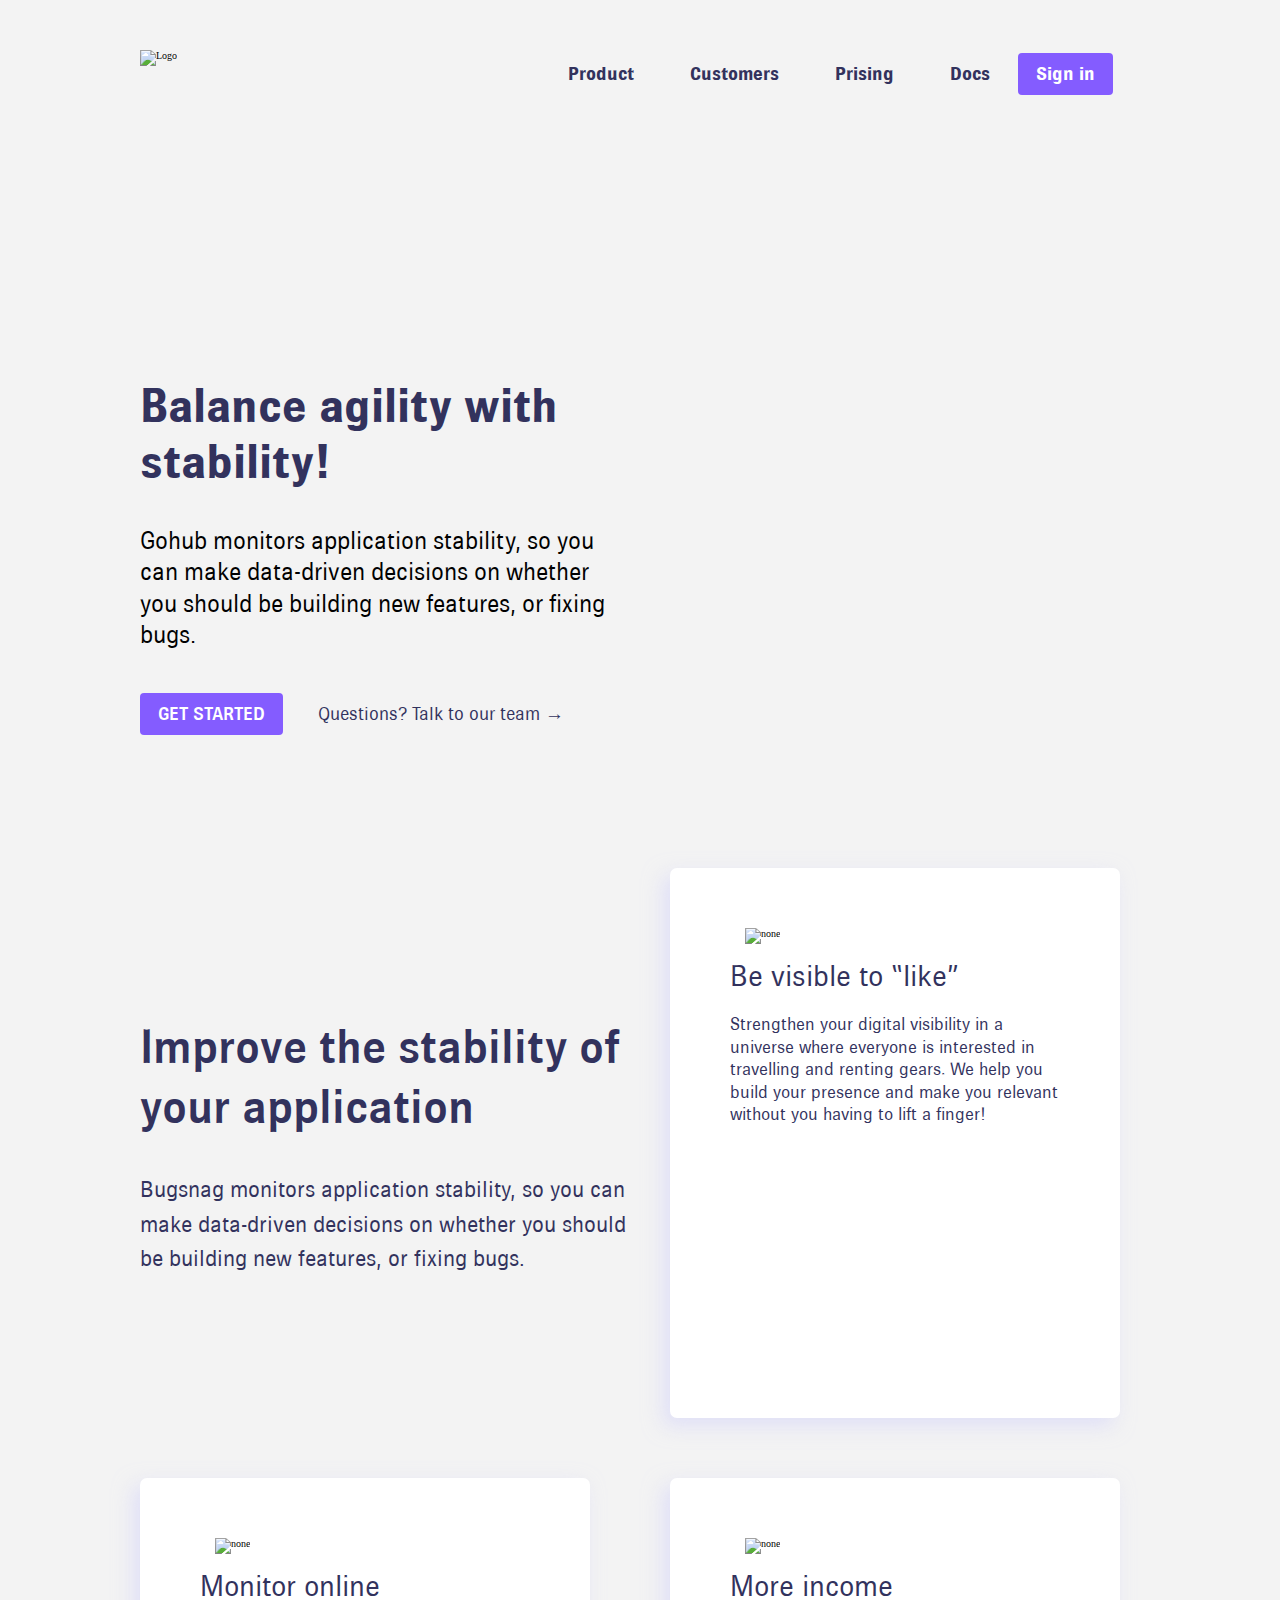
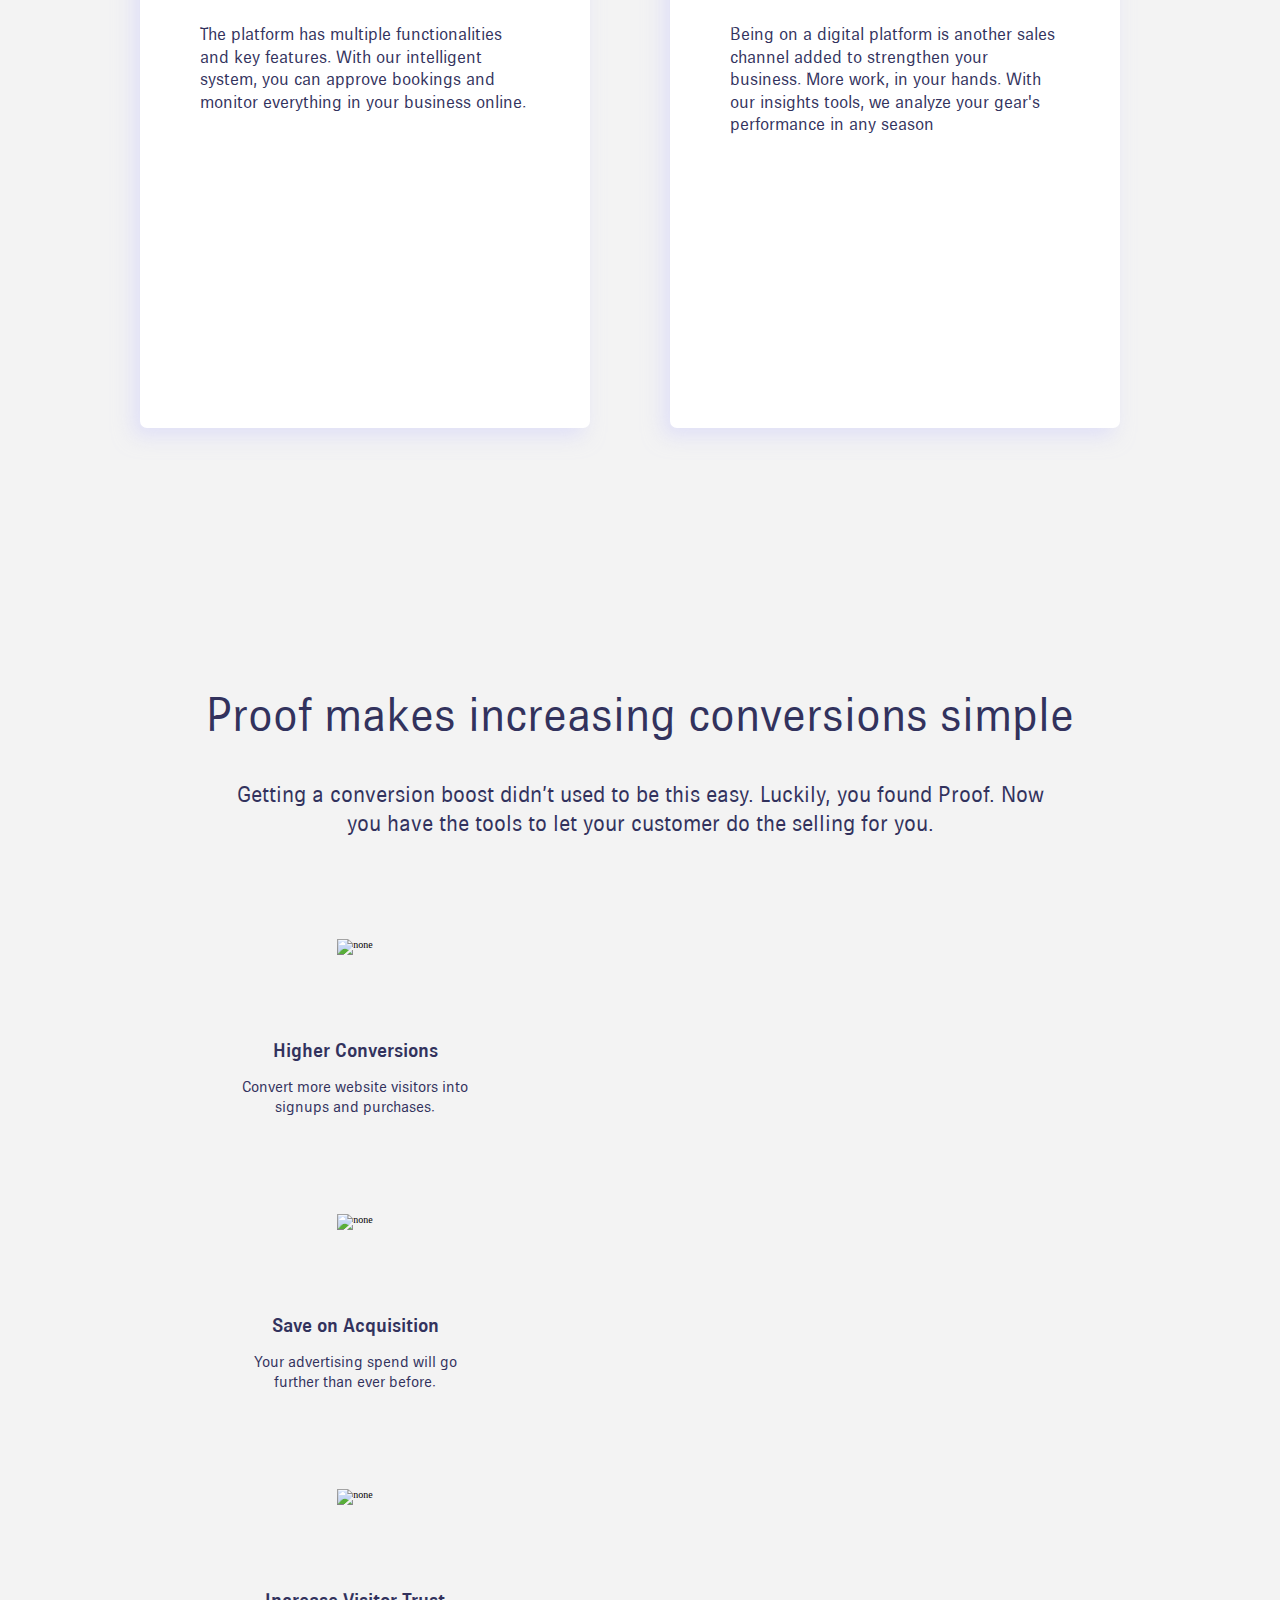
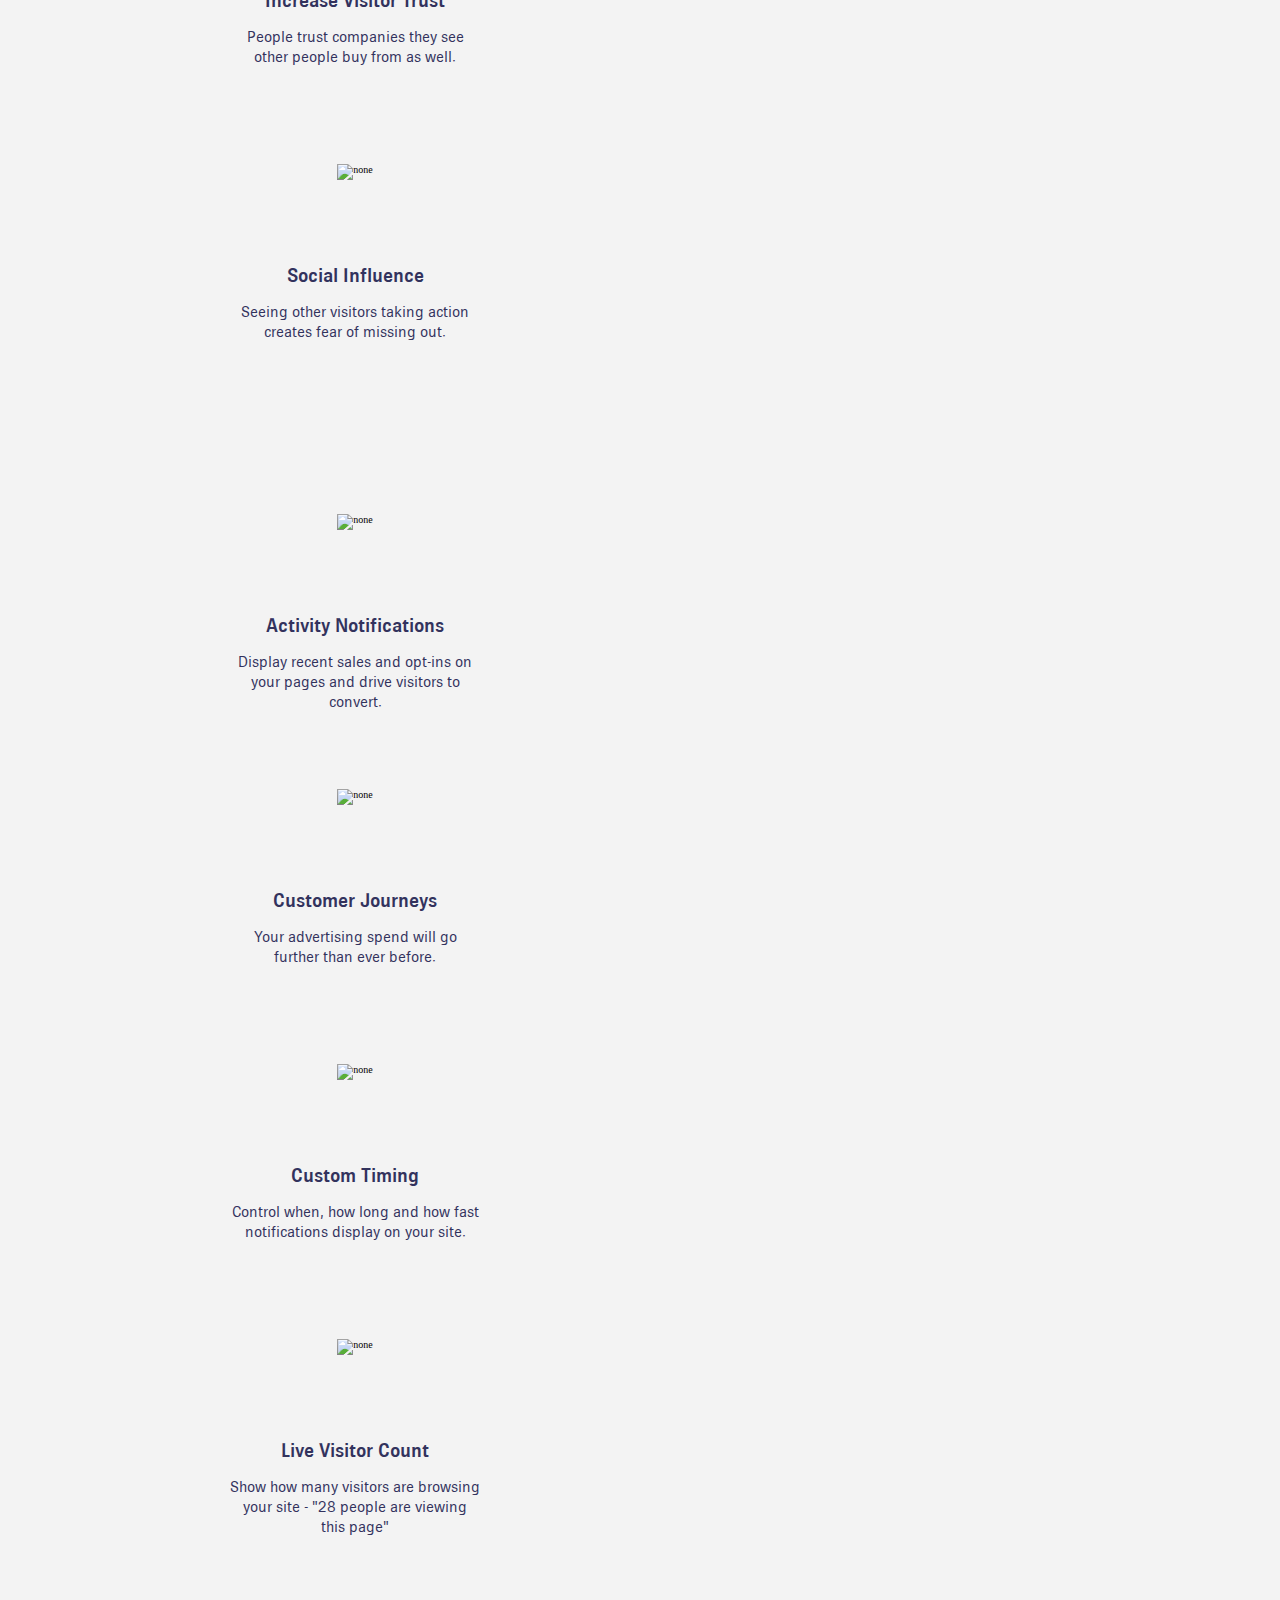
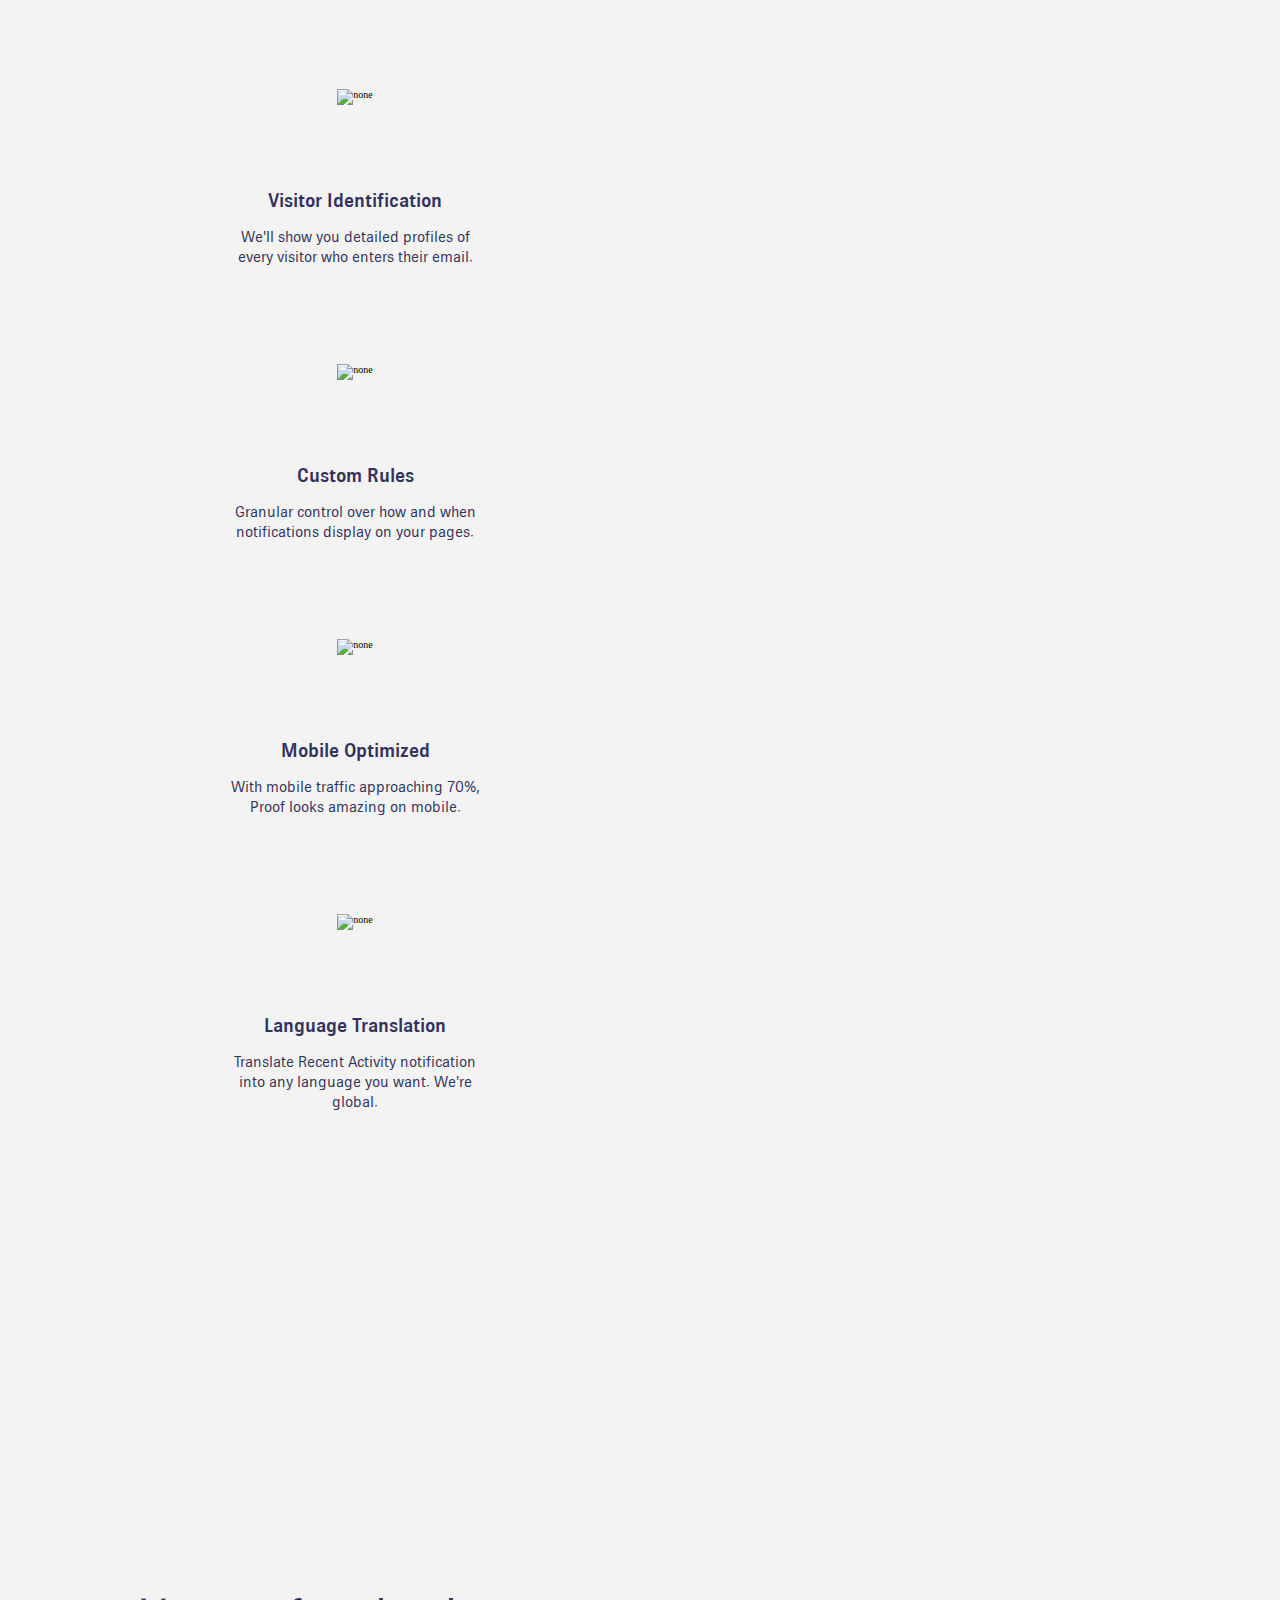
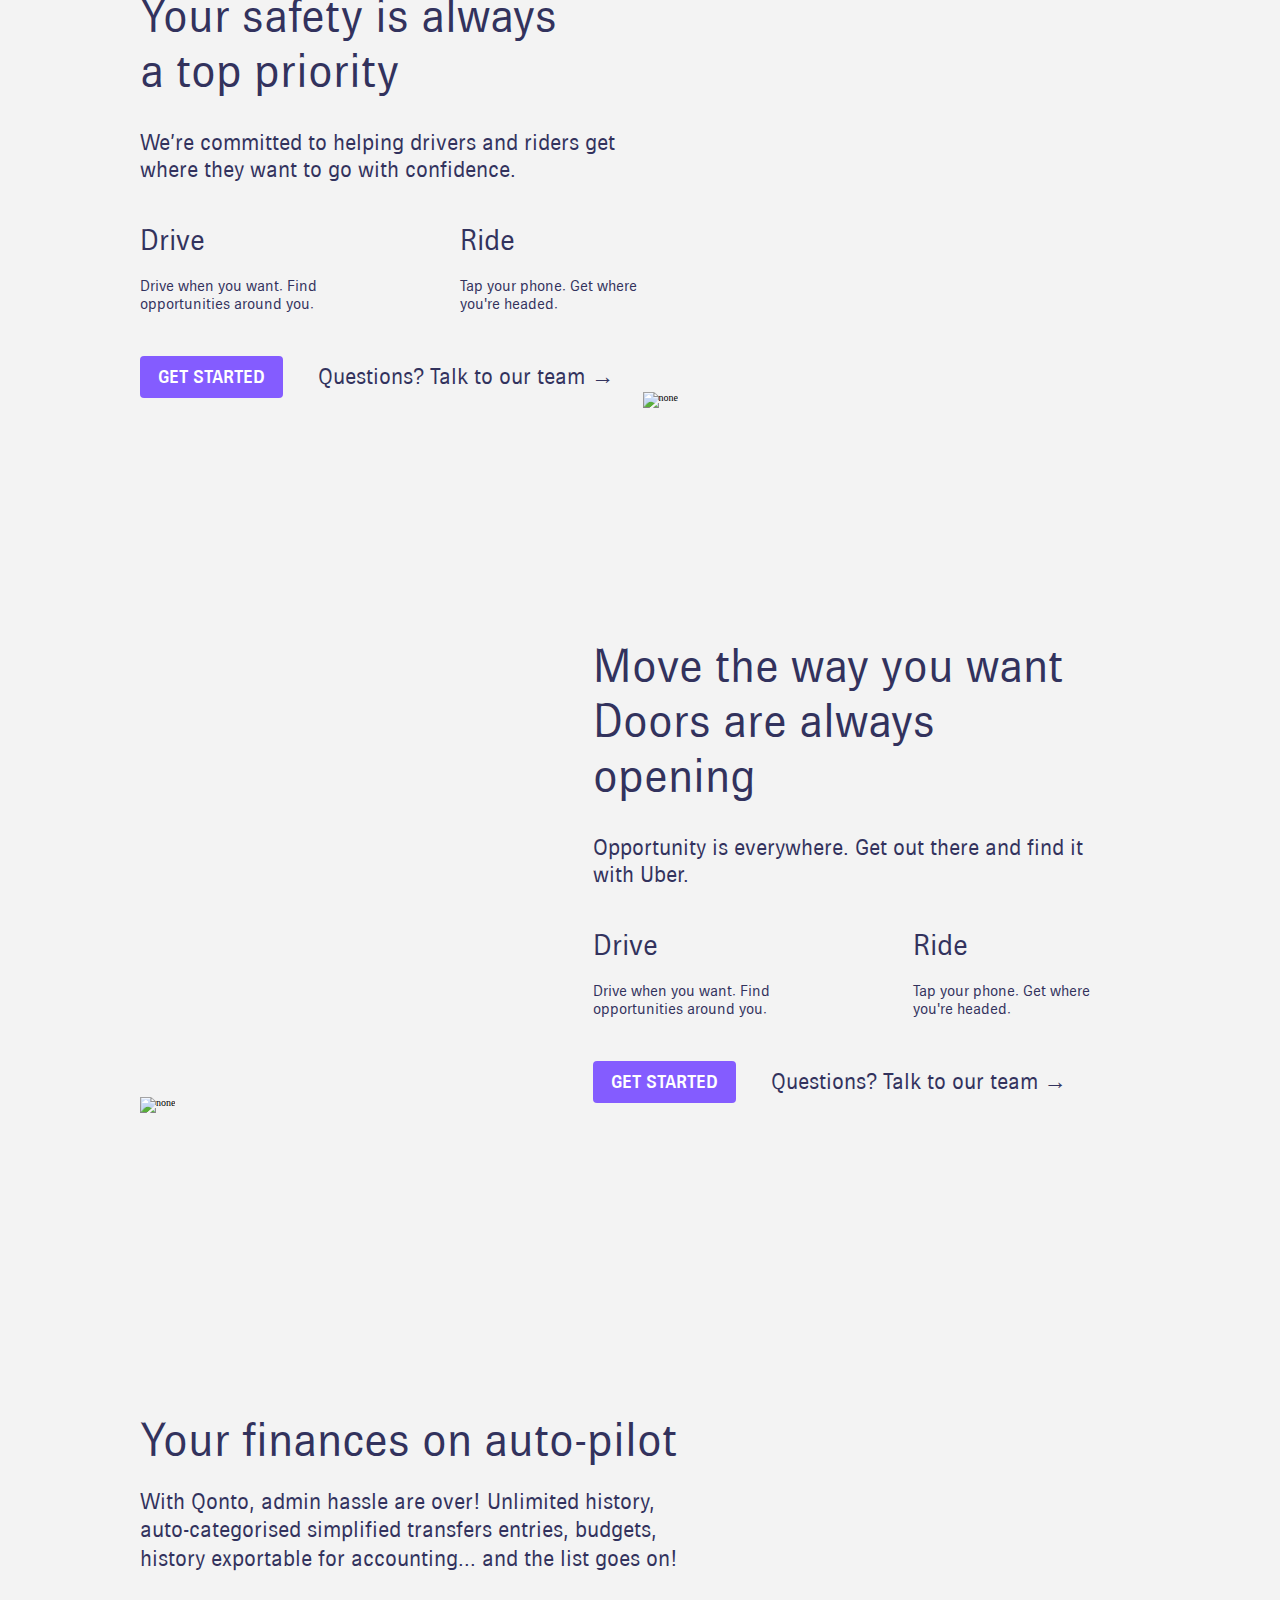
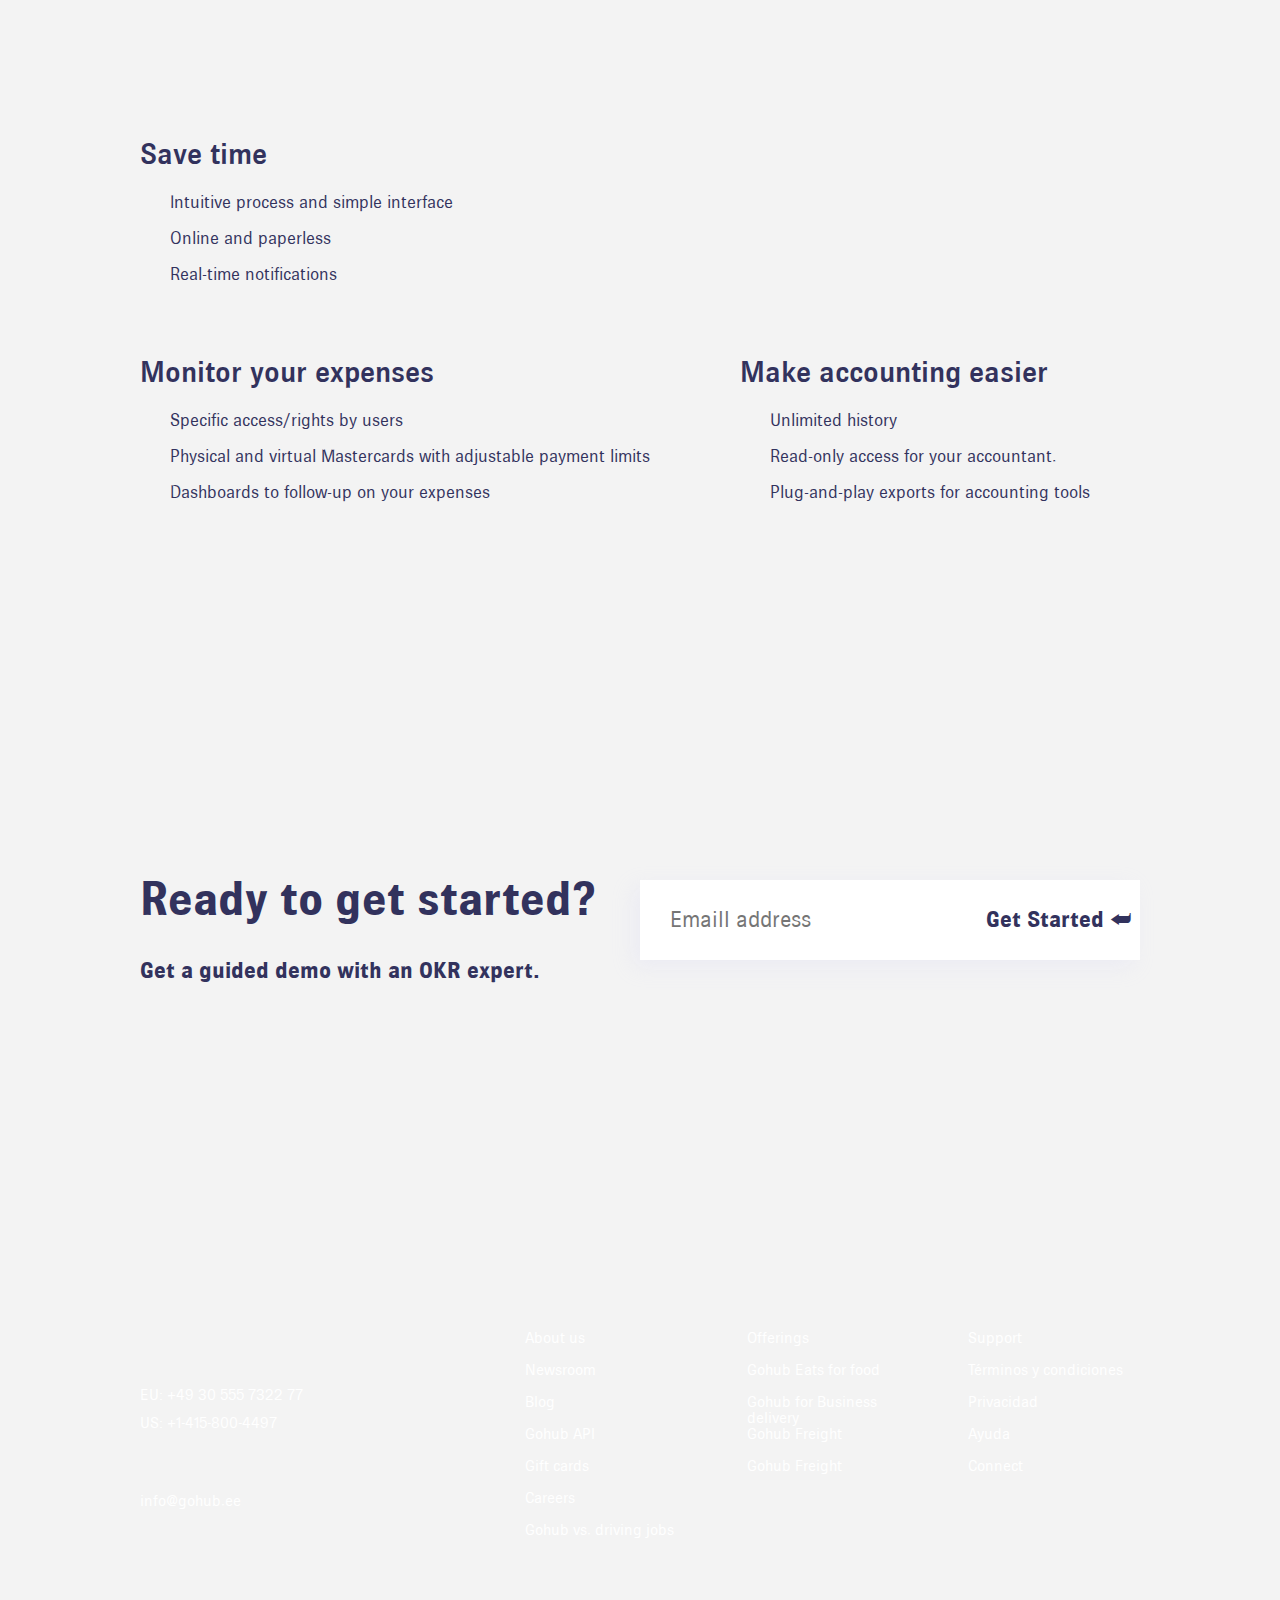
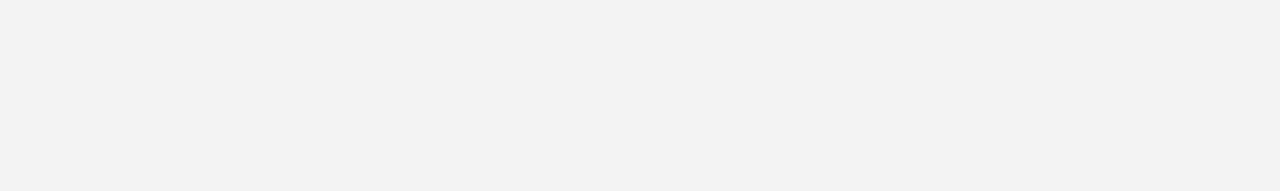
==== commit 47b7d29e: "test commit" ====
--- a/index.html
+++ b/index.html
@@ -8,21 +8,23 @@
   <link rel="shortcut icon" type="image/x-icon" href="img/" />
   <link rel="stylesheet" type="text/css" href="css/reset.css" />
   <link rel="stylesheet" type="text/css" href="css/style.css" />
+  <script src="https://code.jquery.com/jquery-3.5.1.js" integrity="sha256-QWo7LDvxbWT2tbbQ97B53yJnYU3WhH/C8ycbRAkjPDc="
+          crossorigin="anonymous"></script>
 </head>
 
 <body>
 
 
-  <div class="the-foundation"></div>
+  <div class="the-foundation">
 
   <!-- ---------------------------------------- header ---------------------------------------- -->
 
   <div class="container-block-1">
-    <img class="container-block-1-img-absolute" src="../img/Vector-Smart-Object-1.png" alt="">
+    <img class="container-block-1-img-absolute" src="./img/Vector-Smart-Object-1.png" alt="">
     <div class="container">
       <div class="header">
         <div class="header-img-logo">
-          <img src="/img/Logo.svg" alt="Logo" />
+          <img src="./img/Logo.svg" alt="Logo" />
         </div>
         <div class="header-navigation">
           <a class="header-button-href" href="https://www.google.com.ua/">Product</a>
@@ -43,7 +45,7 @@
   <!-- ---------------------------------------- Open info ---------------------------------------- -->
 
   <div class="container-block-2">
-    <img class="container-block-2-img-absolute" src="../img/Vector-Smart-Object-2.png" alt="">
+    <img class="container-block-2-img-absolute" src="./img/Vector-Smart-Object-2.png" alt="">
     <div class="container">
       <div class="info">
         <div class="info-content">
@@ -67,7 +69,7 @@
   <!-- ---------------------------------------- Open stability-application ---------------------------------------- -->
 
   <div class="container-block-3">
-    <img class="container-block-3-img-absolute" src="../img/Vector-Smart-Object-3.png" alt="">
+    <img class="container-block-3-img-absolute" src="./img/Vector-Smart-Object-3.png" alt="">
     <div class="container">
       <div class="stability-application">
         <div class="stability-application-info">
@@ -78,7 +80,7 @@
         </div>
         <div class="stability-application-content">
           <div class="stability-application-content-img">
-            <img src="../img/application-1.png" alt="none">
+            <img src="./img/application-1.png" alt="none">
           </div>
           <h3>Be visible to “like”</h3>
           <p>Strengthen your digital visibility in a universe where everyone is
@@ -87,7 +89,7 @@
         </div>
         <div class="stability-application-content">
           <div class="stability-application-content-img">
-            <img src="../img/application-2.png" alt="none">
+            <img src="./img/application-2.png" alt="none">
           </div>
           <h3>Monitor online</h3>
           <p>The platform has multiple functionalities and key features. With
@@ -95,7 +97,7 @@
         </div>
         <div class="stability-application-content">
           <div class="stability-application-content-img">
-            <img src="../img/application-3.png" alt="none">
+            <img src="./img/application-3.png" alt="none">
           </div>
           <h3>More income</h3>
           <p>Being on a digital platform is another sales channel added to
@@ -116,30 +118,30 @@
         <div class="info-icon-header">
           <h3>Proof makes increasing conversions simple</h3>
           <p>Getting a conversion boost didn’t used to be this easy. Luckily, you found
-            Proof. Now </br>you have the tools to let your customer do the selling for you.
+            Proof. Now <br>you have the tools to let your customer do the selling for you.
           </p>
         </div>
         <div class="info-icon-slider">
           <div class="block-info">
-            <div class="block-info-img"><img src="/img/block-info/1.png" alt="none"></div>
+            <div class="block-info-img"><img src="./img/block-info/1.png" alt="none"></div>
             <h4>Higher Conversions</h4>
             <p>Convert more website visitors into signups and purchases.
             </p>
           </div>
           <div class="block-info">
-            <div class="block-info-img"><img src="/img/block-info/2.png" alt="none"></div>
+            <div class="block-info-img"><img src="./img/block-info/2.png" alt="none"></div>
             <h4>Save on Acquisition</h4>
             <p>Your advertising spend will go further than ever before.
             </p>
           </div>
           <div class="block-info">
-            <div class="block-info-img"><img src="/img/block-info/3.png" alt="none"></div>
+            <div class="block-info-img"><img src="./img/block-info/3.png" alt="none"></div>
             <h4>Increase Visitor Trust</h4>
             <p>People trust companies they see other people buy from as well.
             </p>
           </div>
           <div class="block-info">
-            <div class="block-info-img"><img src="/img/block-info/4.png" alt="none"></div>
+            <div class="block-info-img"><img src="./img/block-info/4.png" alt="none"></div>
             <h4>Social Influence</h4>
             <p>Seeing other visitors taking action creates fear of missing out.
             </p>
@@ -147,25 +149,25 @@
         </div>
         <div class="info-icon-slider">
           <div class="block-info">
-            <div class="block-info-img"><img src="/img/block-info/5.png" alt="none"></div>
+            <div class="block-info-img"><img src="./img/block-info/5.png" alt="none"></div>
             <h4>Activity Notifications</h4>
             <p>Display recent sales and opt-ins on your pages and drive visitors to convert.
             </p>
           </div>
           <div class="block-info">
-            <div class="block-info-img"><img src="/img/block-info/6.png" alt="none"></div>
+            <div class="block-info-img"><img src="./img/block-info/6.png" alt="none"></div>
             <h4>Customer Journeys</h4>
             <p>Your advertising spend will go further than ever before.
             </p>
           </div>
           <div class="block-info">
-            <div class="block-info-img"><img src="/img/block-info/7.png" alt="none"></div>
+            <div class="block-info-img"><img src="./img/block-info/7.png" alt="none"></div>
             <h4>Custom Timing</h4>
             <p>Control when, how long and how fast notifications display on your site.
             </p>
           </div>
           <div class="block-info">
-            <div class="block-info-img"><img src="/img/block-info/8.png" alt="none"></div>
+            <div class="block-info-img"><img src="./img/block-info/8.png" alt="none"></div>
             <h4>Live Visitor Count</h4>
             <p>Show how many visitors are browsing your site - "28 people are viewing this page"
             </p>
@@ -173,25 +175,25 @@
         </div>
         <div class="info-icon-slider">
           <div class="block-info">
-            <div class="block-info-img"><img src="/img/block-info/9.png" alt="none"></div>
+            <div class="block-info-img"><img src="./img/block-info/9.png" alt="none"></div>
             <h4>Visitor Identification</h4>
             <p>We'll show you detailed profiles of every visitor who enters their email.
             </p>
           </div>
           <div class="block-info">
-            <div class="block-info-img"><img src="/img/block-info/10.png" alt="none"></div>
+            <div class="block-info-img"><img src="./img/block-info/10.png" alt="none"></div>
             <h4>Custom Rules</h4>
             <p>Granular control over how and when notifications display on your pages.
             </p>
           </div>
           <div class="block-info">
-            <div class="block-info-img"><img src="/img/block-info/11.png" alt="none"></div>
+            <div class="block-info-img"><img src="./img/block-info/11.png" alt="none"></div>
             <h4>Mobile Optimized</h4>
             <p>With mobile traffic approaching 70%, Proof looks amazing on mobile.
             </p>
           </div>
           <div class="block-info">
-            <div class="block-info-img"><img src="/img/block-info/12.png" alt="none"></div>
+            <div class="block-info-img"><img src="./img/block-info/12.png" alt="none"></div>
             <h4>Language Translation</h4>
             <p>Translate Recent Activity notification into any language you want. We're global.
             </p>
@@ -233,7 +235,7 @@
           </div>
         </div>
         <div class="img-intro-1">
-          <img src="../img/Vector-Smart-Object-4.png" alt="none" />
+          <img src="./img/Vector-Smart-Object-4.png" alt="none" />
         </div>
       </div>
     </div>
@@ -246,7 +248,7 @@
     <div class="container">
       <div class="top-priority-2">
         <div class="img-intro-2">
-          <img class="img-object-6" src="../img/Vector-Smart-Object-5.png" alt="none" />
+          <img class="img-object-6" src="./img/Vector-Smart-Object-5.png" alt="none" />
         </div>
         <div class="top-priority-box">
           <h3 class="top-priority-box-h3"> Move the way you want <br>
@@ -281,8 +283,8 @@
   <!-- ---------------------------------------- Open auto-pilot ---------------------------------------- -->
 
   <div class="container-block-7">
-    <img class="container-block-5-img-absolute" src="../img/Vector-Smart-Object-6.png" alt="">
-    <img class="container-block-6-img-absolute" src="../img/Vector-Smart-Object-7.png" alt="">
+    <img class="container-block-5-img-absolute" src="./img/Vector-Smart-Object-6.png" alt="">
+    <img class="container-block-6-img-absolute" src="./img/Vector-Smart-Object-7.png" alt="">
     <div class="container">
       <div class="auto-pilot">
         <h2>
@@ -366,7 +368,7 @@
     <div class="container">
       <div class="main-block">
         <div class="main-logo-contact">
-          <div class="main-logo-contact-img"><img src="../img/Logo-main.png" alt=""></div>
+          <div class="main-logo-contact-img"><img src="./img/Logo-main.png" alt=""></div>
           <a class="main-logo-contact-phone" href="#">EU: +49 30 555 7322 77</a>
           <a class="main-logo-contact-phone" href="#">US: +1-415-800-4497</a>
           <a class="main-logo-contact-mail" href="#">info@gohub.ee</a>
@@ -475,149 +477,47 @@
   <!-- ---------------------------------------- Close modal ---------------------------------------- -->
   <!-- ---------------------------------------- Link script ---------------------------------------- -->
 
-  <script src="https://code.jquery.com/jquery-3.5.1.js" integrity="sha256-QWo7LDvxbWT2tbbQ97B53yJnYU3WhH/C8ycbRAkjPDc="
-    crossorigin="anonymous"></script>
+
   <link rel="stylesheet" href="slick/slick.css" />
   <link rel="stylesheet" href="slick/slick-theme.css" />
 
   <script src="slick/slick.min.js"></script>
 
-  <!-- ---------- popup-sing-in ---------- -->
-  <script>
-    $('.header-button').on('click', function (event) {
-      event.preventDefault();
-      $('.popup-sing-in').fadeIn(1500);
-    });
-    $('.popup-close').on('click', function (event) {
-      event.preventDefault();
-      $('.popup-sing-in').fadeOut(1500);
-    });
-    $('.button-sing-in').on('click', function (event) {
-      event.preventDefault();
-      $('.popup-sing-in').fadeOut(1500);
-    });
-    $('.button-sing-in').on('click', function (event) {
-      event.preventDefault();
-      $('.loading-loading').fadeIn(1500);
-    });
-    $('.popup-close').on('click', function (event) {
-      event.preventDefault();
-      $('.loading-loading').fadeOut(1500);
-    });
-  </script>
-
-  <!-- ---------- popup-get-started ---------- -->
-  <script>
-    $('.info-button').on('click', function (event) {
-      event.preventDefault();
-      $('.popup-get-started').fadeIn(1500);
-    });
-    $('.popup-close').on('click', function (event) {
-      event.preventDefault();
-      $('.popup-get-started').fadeOut(1500);
-    });
-  </script>
-
-  <!-- ---------- button-contact ---------- -->
-  <script>
-    $('.button-contact').on('click', function (event) {
-      event.preventDefault();
-      $('.popup-get-started').fadeIn(1500);
-    });
-    $('.popup-close').on('click', function (event) {
-      event.preventDefault();
-      $('.popup-get-started').fadeOut(1500);
-    });
-  </script>
-
-  <!-- ---------- button-contact ---------- -->
-  <script>
-    $('.create-accaunt-a').on('click', function (event) {
-      event.preventDefault();
-      $('.popup-get-started').fadeIn(1500);
-    });
-    $('.create-accaunt-a').on('click', function (event) {
-      event.preventDefault();
-      $('.popup-sing-in').fadeOut(1500);
-    });
-    $('.popup-close').on('click', function (event) {
-      event.preventDefault();
-      $('.popup-get-started').fadeOut(1500);
-    });
-  </script>
-
-  <!-- ---------- create-button ---------- -->
-  <script>
-    $('.create-account').on('click', function (event) {
-      event.preventDefault();
-      $('.popup-get-started').fadeOut(1500);
-    });
-    $('.create-account').on('click', function (event) {
-      event.preventDefault();
-      $('.popup-thank').fadeIn(1500);
-    });
-    $('.popup-close').on('click', function (event) {
-      event.preventDefault();
-      $('.popup-thank').fadeOut(1500);
-    });
-  </script>
-
-  <!-- ---------- info-icon-slider ---------- -->
-  <script>
-    $('.info-icon-slider').slick({
-      infinite: true,
-      slidesToShow: 4,
-      slidesToScroll: 4,
-      responsive: [
-      {
-          breakpoint: 1280,
-          settings: {
-            slidesToShow: 2,
-            prevArrow: '<button class="prev"></button>',
-            nextArrow: '<button class="next"></button>',
-            slidesToScroll: 2,
-          },
-        },
-      {
-          breakpoint: 1024,
-          settings: {
-            slidesToShow: 2,
-            prevArrow: '<button class="prev"></button>',
-            nextArrow: '<button class="next"></button>',
-            slidesToScroll: 2,
-          },
-        },
-        {
-          breakpoint: 970,
-          settings: {
-            slidesToShow: 2,
-            prevArrow: '<button class="prev"></button>',
-            nextArrow: '<button class="next"></button>',
-            slidesToScroll: 2,
-          },
-        },
-        {
-          breakpoint: 900,
-          settings: {
-            slidesToShow: 2,
-            prevArrow: '<button class="prev"></button>',
-            nextArrow: '<button class="next"></button>',
-            slidesToScroll: 2,
-          },
-        },
-        {
-          breakpoint: 767,
-          settings: {
-            slidesToShow: 1,
-            prevArrow: '<button class="prev"></button>',
-            nextArrow: '<button class="next"></button>',
-            slidesToScroll: 1,
-          },
-        },
-      ],
-    });
-  </script>
+<!--  &lt;!&ndash; &#45;&#45;&#45;&#45;&#45;&#45;&#45;&#45;&#45;&#45; popup-sing-in &#45;&#45;&#45;&#45;&#45;&#45;&#45;&#45;&#45;&#45; &ndash;&gt;-->
+<!--  <script>-->
+
+<!--  </script>-->
+
+<!--  &lt;!&ndash; &#45;&#45;&#45;&#45;&#45;&#45;&#45;&#45;&#45;&#45; popup-get-started &#45;&#45;&#45;&#45;&#45;&#45;&#45;&#45;&#45;&#45; &ndash;&gt;-->
+<!--  <script>-->
+<!--    $('.info-button').on('click', function (event) {-->
+<!--      event.preventDefault();-->
+<!--      $('.popup-get-started').fadeIn(1500);-->
+<!--    });-->
+<!--    $('.popup-close').on('click', function (event) {-->
+<!--      event.preventDefault();-->
+<!--      $('.popup-get-started').fadeOut(1500);-->
+<!--    });-->
+<!--  </script>-->
+
+<!--  &lt;!&ndash; &#45;&#45;&#45;&#45;&#45;&#45;&#45;&#45;&#45;&#45; button-contact &#45;&#45;&#45;&#45;&#45;&#45;&#45;&#45;&#45;&#45; &ndash;&gt;-->
+<!--  <script>-->
+
+<!--  </script>-->
+
+<!--  &lt;!&ndash; &#45;&#45;&#45;&#45;&#45;&#45;&#45;&#45;&#45;&#45; button-contact &#45;&#45;&#45;&#45;&#45;&#45;&#45;&#45;&#45;&#45; &ndash;&gt;-->
+<!--  <script>-->
+
+<!--  </script>-->
+
+<!--  &lt;!&ndash; &#45;&#45;&#45;&#45;&#45;&#45;&#45;&#45;&#45;&#45; create-button &#45;&#45;&#45;&#45;&#45;&#45;&#45;&#45;&#45;&#45; &ndash;&gt;-->
+<!--  <script>-->
+
+<!--  </script>-->
+
+<script src="./js/scripts.js"></script>
+<script src="./js/slider.js"></script>
 
 </body>
 
-</html>+</html>
--- a/css/style.css
+++ b/css/style.css
@@ -3,7 +3,11 @@
 @font-face {
   font-family: "Brown-bold-normal";
   src: url("../fonts/BrownBold.eot");
-  src: url("../fonts/BrownBold.eot?#iefix") format("embedded-opentype"), url("../fonts/BrownBold.woff2") format("woff2"), url("../fonts/BrownBold.woff") format("woff"), url("../fonts/BrownBold.ttf") format("truetype"), url("../fonts/BrownBold.svg#BrownBold") format("svg");
+  src: url("../fonts/BrownBold.eot?#iefix") format("embedded-opentype"),
+    url("../fonts/BrownBold.woff2") format("woff2"),
+    url("../fonts/BrownBold.woff") format("woff"),
+    url("../fonts/BrownBold.ttf") format("truetype"),
+    url("../fonts/BrownBold.svg#BrownBold") format("svg");
   font-weight: bold;
   font-style: normal;
   font-display: swap;
@@ -11,7 +15,11 @@
 @font-face {
   font-family: "BrownLight-300-italic";
   src: url("../fonts/BrownLightItalic.eot");
-  src: url("../fonts/BrownLightItalic.eot?#iefix") format("embedded-opentype"), url("../fonts/BrownLightItalic.woff2") format("woff2"), url("../fonts/BrownLightItalic.woff") format("woff"), url("../fonts/BrownLightItalic.ttf") format("truetype"), url("../fonts/BrownLightItalic.svg#BrownLightItalic") format("svg");
+  src: url("../fonts/BrownLightItalic.eot?#iefix") format("embedded-opentype"),
+    url("../fonts/BrownLightItalic.woff2") format("woff2"),
+    url("../fonts/BrownLightItalic.woff") format("woff"),
+    url("../fonts/BrownLightItalic.ttf") format("truetype"),
+    url("../fonts/BrownLightItalic.svg#BrownLightItalic") format("svg");
   font-weight: 300;
   font-style: italic;
   font-display: swap;
@@ -19,7 +27,11 @@
 @font-face {
   font-family: "BrownHeavy-900-normal";
   src: url("../fonts/BrownHeavy.eot");
-  src: url("../fonts/BrownHeavy.eot?#iefix") format("embedded-opentype"), url("../fonts/BrownHeavy.woff2") format("woff2"), url("../fonts/BrownHeavy.woff") format("woff"), url("../fonts/BrownHeavy.ttf") format("truetype"), url("../fonts/BrownHeavy.svg#BrownHeavy") format("svg");
+  src: url("../fonts/BrownHeavy.eot?#iefix") format("embedded-opentype"),
+    url("../fonts/BrownHeavy.woff2") format("woff2"),
+    url("../fonts/BrownHeavy.woff") format("woff"),
+    url("../fonts/BrownHeavy.ttf") format("truetype"),
+    url("../fonts/BrownHeavy.svg#BrownHeavy") format("svg");
   font-weight: 900;
   font-style: normal;
   font-display: swap;
@@ -27,7 +39,11 @@
 @font-face {
   font-family: "Brown-normal-italic";
   src: url("../fonts/BrownItalic.eot");
-  src: url("../fonts/BrownItalic.eot?#iefix") format("embedded-opentype"), url("../fonts/BrownItalic.woff2") format("woff2"), url("../fonts/BrownItalic.woff") format("woff"), url("../fonts/BrownItalic.ttf") format("truetype"), url("../fonts/BrownItalic.svg#BrownItalic") format("svg");
+  src: url("../fonts/BrownItalic.eot?#iefix") format("embedded-opentype"),
+    url("../fonts/BrownItalic.woff2") format("woff2"),
+    url("../fonts/BrownItalic.woff") format("woff"),
+    url("../fonts/BrownItalic.ttf") format("truetype"),
+    url("../fonts/BrownItalic.svg#BrownItalic") format("svg");
   font-weight: normal;
   font-style: italic;
   font-display: swap;
@@ -35,7 +51,11 @@
 @font-face {
   font-family: "Brown-bold-italic";
   src: url("../fonts/BrownBoldItalic.eot");
-  src: url("../fonts/BrownBoldItalic.eot?#iefix") format("embedded-opentype"), url("../fonts/BrownBoldItalic.woff2") format("woff2"), url("../fonts/BrownBoldItalic.woff") format("woff"), url("../fonts/BrownBoldItalic.ttf") format("truetype"), url("../fonts/BrownBoldItalic.svg#BrownBoldItalic") format("svg");
+  src: url("../fonts/BrownBoldItalic.eot?#iefix") format("embedded-opentype"),
+    url("../fonts/BrownBoldItalic.woff2") format("woff2"),
+    url("../fonts/BrownBoldItalic.woff") format("woff"),
+    url("../fonts/BrownBoldItalic.ttf") format("truetype"),
+    url("../fonts/BrownBoldItalic.svg#BrownBoldItalic") format("svg");
   font-weight: bold;
   font-style: italic;
   font-display: swap;
@@ -43,7 +63,11 @@
 @font-face {
   font-family: "BrownMedium-500-italic";
   src: url("../fonts/BrownMediumItalic.eot");
-  src: url("../fonts/BrownMediumItalic.eot?#iefix") format("embedded-opentype"), url("../fonts/BrownMediumItalic.woff2") format("woff2"), url("../fonts/BrownMediumItalic.woff") format("woff"), url("../fonts/BrownMediumItalic.ttf") format("truetype"), url("../fonts/BrownMediumItalic.svg#BrownMediumItalic") format("svg");
+  src: url("../fonts/BrownMediumItalic.eot?#iefix") format("embedded-opentype"),
+    url("../fonts/BrownMediumItalic.woff2") format("woff2"),
+    url("../fonts/BrownMediumItalic.woff") format("woff"),
+    url("../fonts/BrownMediumItalic.ttf") format("truetype"),
+    url("../fonts/BrownMediumItalic.svg#BrownMediumItalic") format("svg");
   font-weight: 500;
   font-style: italic;
   font-display: swap;
@@ -51,7 +75,11 @@
 @font-face {
   font-family: "BrownMedium-500-normal";
   src: url("../fonts/BrownMedium.eot");
-  src: url("../fonts/BrownMedium.eot?#iefix") format("embedded-opentype"), url("../fonts/BrownMedium.woff2") format("woff2"), url("../fonts/BrownMedium.woff") format("woff"), url("../fonts/BrownMedium.ttf") format("truetype"), url("../fonts/BrownMedium.svg#BrownMedium") format("svg");
+  src: url("../fonts/BrownMedium.eot?#iefix") format("embedded-opentype"),
+    url("../fonts/BrownMedium.woff2") format("woff2"),
+    url("../fonts/BrownMedium.woff") format("woff"),
+    url("../fonts/BrownMedium.ttf") format("truetype"),
+    url("../fonts/BrownMedium.svg#BrownMedium") format("svg");
   font-weight: 500;
   font-style: normal;
   font-display: swap;
@@ -59,7 +87,13 @@
 @font-face {
   font-family: "BrownExtraBoldCondensed-800-normal";
   src: url("../fonts/BrownExtraBoldCondensed.eot");
-  src: url("../fonts/BrownExtraBoldCondensed.eot?#iefix") format("embedded-opentype"), url("../fonts/BrownExtraBoldCondensed.woff2") format("woff2"), url("../fonts/BrownExtraBoldCondensed.woff") format("woff"), url("../fonts/BrownExtraBoldCondensed.ttf") format("truetype"), url("../fonts/BrownExtraBoldCondensed.svg#BrownExtraBoldCondensed") format("svg");
+  src: url("../fonts/BrownExtraBoldCondensed.eot?#iefix")
+      format("embedded-opentype"),
+    url("../fonts/BrownExtraBoldCondensed.woff2") format("woff2"),
+    url("../fonts/BrownExtraBoldCondensed.woff") format("woff"),
+    url("../fonts/BrownExtraBoldCondensed.ttf") format("truetype"),
+    url("../fonts/BrownExtraBoldCondensed.svg#BrownExtraBoldCondensed")
+      format("svg");
   font-weight: 800;
   font-style: normal;
   font-display: swap;
@@ -67,7 +101,11 @@
 @font-face {
   font-family: "BrownExtraBold-800-normal";
   src: url("../fonts/BrownExtraBold.eot");
-  src: url("../fonts/BrownExtraBold.eot?#iefix") format("embedded-opentype"), url("../fonts/BrownExtraBold.woff2") format("woff2"), url("../fonts/BrownExtraBold.woff") format("woff"), url("../fonts/BrownExtraBold.ttf") format("truetype"), url("../fonts/BrownExtraBold.svg#BrownExtraBold") format("svg");
+  src: url("../fonts/BrownExtraBold.eot?#iefix") format("embedded-opentype"),
+    url("../fonts/BrownExtraBold.woff2") format("woff2"),
+    url("../fonts/BrownExtraBold.woff") format("woff"),
+    url("../fonts/BrownExtraBold.ttf") format("truetype"),
+    url("../fonts/BrownExtraBold.svg#BrownExtraBold") format("svg");
   font-weight: 800;
   font-style: normal;
   font-display: swap;
@@ -75,7 +113,11 @@
 @font-face {
   font-family: "BrownLight-300-normal";
   src: url("../fonts/BrownLight.eot");
-  src: url("../fonts/BrownLight.eot?#iefix") format("embedded-opentype"), url("../fonts/BrownLight.woff2") format("woff2"), url("../fonts/BrownLight.woff") format("woff"), url("../fonts/BrownLight.ttf") format("truetype"), url("../fonts/BrownLight.svg#BrownLight") format("svg");
+  src: url("../fonts/BrownLight.eot?#iefix") format("embedded-opentype"),
+    url("../fonts/BrownLight.woff2") format("woff2"),
+    url("../fonts/BrownLight.woff") format("woff"),
+    url("../fonts/BrownLight.ttf") format("truetype"),
+    url("../fonts/BrownLight.svg#BrownLight") format("svg");
   font-weight: 300;
   font-style: normal;
   font-display: swap;
@@ -86,7 +128,7 @@
 /* ---------------------------------------- Basic settings ---------------------------------------- */
 * {
   -webkit-box-sizing: border-box;
-          box-sizing: border-box;
+  box-sizing: border-box;
 }
 html {
   font-size: 10px;
@@ -115,6 +157,9 @@
   border: none;
   outline: none;
   background-color: #521aff;
+}
+body {
+  background: #f3f3f3;
 }
 /* ---------------------------------------- Background ---------------------------------------- */
 /* ---------------------------------------- Фон ---------------------------------------- */
@@ -146,12 +191,14 @@
 }
 */
 .container-block-5-img-absolute {
+  display: none;
   position: absolute;
   right: 0;
   top: 520%;
   z-index: -5;
 }
 .container-block-6-img-absolute {
+  display: none;
   position: absolute;
   right: 0;
   top: 485%;
@@ -181,13 +228,13 @@
   display: -ms-flexbox;
   display: flex;
   -webkit-box-align: center;
-      -ms-flex-align: center;
-          align-items: center;
+  -ms-flex-align: center;
+  align-items: center;
   -ms-flex-line-pack: center;
-      align-content: center;
+  align-content: center;
   -webkit-box-pack: center;
-      -ms-flex-pack: center;
-          justify-content: center;
+  -ms-flex-pack: center;
+  justify-content: center;
 }
 .header {
   display: -webkit-box;
@@ -209,8 +256,8 @@
   display: flex;
   -webkit-box-orient: horizontal;
   -webkit-box-direction: normal;
-      -ms-flex-direction: row;
-          flex-direction: row;
+  -ms-flex-direction: row;
+  flex-direction: row;
 }
 .header-button-href {
   display: -webkit-box;
@@ -243,13 +290,13 @@
   display: -ms-flexbox;
   display: flex;
   -webkit-box-align: center;
-      -ms-flex-align: center;
-          align-items: center;
+  -ms-flex-align: center;
+  align-items: center;
   -ms-flex-line-pack: center;
-      align-content: center;
+  align-content: center;
   -webkit-box-pack: center;
-      -ms-flex-pack: center;
-          justify-content: center;
+  -ms-flex-pack: center;
+  justify-content: center;
 }
 .info {
   padding-top: 28rem;
@@ -294,11 +341,11 @@
   padding-left: 3.5rem;
   -webkit-box-orient: horizontal;
   -webkit-box-direction: normal;
-      -ms-flex-direction: row;
-          flex-direction: row;
+  -ms-flex-direction: row;
+  flex-direction: row;
   -webkit-box-pack: start;
-      -ms-flex-pack: start;
-          justify-content: flex-start;
+  -ms-flex-pack: start;
+  justify-content: flex-start;
   font-family: "BrownLight-300-normal", sans-serif;
   color: #32325d;
 }
@@ -313,13 +360,13 @@
   display: -ms-flexbox;
   display: flex;
   -webkit-box-align: center;
-      -ms-flex-align: center;
-          align-items: center;
+  -ms-flex-align: center;
+  align-items: center;
   -ms-flex-line-pack: center;
-      align-content: center;
+  align-content: center;
   -webkit-box-pack: center;
-      -ms-flex-pack: center;
-          justify-content: center;
+  -ms-flex-pack: center;
+  justify-content: center;
 }
 .stability-application {
   margin-top: 13rem;
@@ -329,14 +376,14 @@
   display: -ms-flexbox;
   display: flex;
   -ms-flex-wrap: wrap;
-      flex-wrap: wrap;
+  flex-wrap: wrap;
   -webkit-box-orient: horizontal;
   -webkit-box-direction: normal;
-      -ms-flex-direction: row;
-          flex-direction: row;
+  -ms-flex-direction: row;
+  flex-direction: row;
   -webkit-box-pack: start;
-      -ms-flex-pack: start;
-          justify-content: flex-start;
+  -ms-flex-pack: start;
+  justify-content: flex-start;
 }
 .stability-application-info {
   display: inline-block;
@@ -367,7 +414,7 @@
   width: 52rem;
   height: 55rem;
   -webkit-box-shadow: -6.691px 7.431px 20px 0px rgba(212, 212, 250, 0.6);
-          box-shadow: -6.691px 7.431px 20px 0px rgba(212, 212, 250, 0.6);
+  box-shadow: -6.691px 7.431px 20px 0px rgba(212, 212, 250, 0.6);
   border-radius: 0.7rem;
 }
 .stability-application-content-img img {
@@ -393,13 +440,13 @@
   display: -ms-flexbox;
   display: flex;
   -webkit-box-align: center;
-      -ms-flex-align: center;
-          align-items: center;
+  -ms-flex-align: center;
+  align-items: center;
   -ms-flex-line-pack: center;
-      align-content: center;
+  align-content: center;
   -webkit-box-pack: center;
-      -ms-flex-pack: center;
-          justify-content: center;
+  -ms-flex-pack: center;
+  justify-content: center;
   background: url(../img/BG-slider.png) no-repeat bottom;
   padding-bottom: 25rem;
   background-size: max-content;
@@ -413,6 +460,7 @@
   padding-top: 20rem;
 }
 .info-icon-header h3 {
+  padding: 0 5px;
   font-size: 4.8rem;
   color: #32325d;
   font-family: "BrownLight-300-normal", sans-serif;
@@ -436,8 +484,8 @@
   display: flex;
   -webkit-box-orient: vertical;
   -webkit-box-direction: normal;
-      -ms-flex-direction: column;
-          flex-direction: column;
+  -ms-flex-direction: column;
+  flex-direction: column;
   border: none;
   height: 25rem;
   width: 25rem;
@@ -479,13 +527,13 @@
   display: -ms-flexbox;
   display: flex;
   -webkit-box-align: center;
-      -ms-flex-align: center;
-          align-items: center;
+  -ms-flex-align: center;
+  align-items: center;
   -ms-flex-line-pack: center;
-      align-content: center;
+  align-content: center;
   -webkit-box-pack: center;
-      -ms-flex-pack: center;
-          justify-content: center;
+  -ms-flex-pack: center;
+  justify-content: center;
 }
 .top-priority-1 {
   padding-top: 15rem;
@@ -514,11 +562,11 @@
   padding-top: 4rem;
   -webkit-box-orient: horizontal;
   -webkit-box-direction: normal;
-      -ms-flex-direction: row;
-          flex-direction: row;
+  -ms-flex-direction: row;
+  flex-direction: row;
   -webkit-box-pack: justify;
-      -ms-flex-pack: justify;
-          justify-content: space-between;
+  -ms-flex-pack: justify;
+  justify-content: space-between;
 }
 .top-priority-box-drive {
   height: 100%;
@@ -564,13 +612,13 @@
   display: -ms-flexbox;
   display: flex;
   -webkit-box-align: center;
-      -ms-flex-align: center;
-          align-items: center;
+  -ms-flex-align: center;
+  align-items: center;
   -ms-flex-line-pack: center;
-      align-content: center;
+  align-content: center;
   -webkit-box-pack: center;
-      -ms-flex-pack: center;
-          justify-content: center;
+  -ms-flex-pack: center;
+  justify-content: center;
 }
 .top-priority-2 {
   padding-top: 18rem;
@@ -588,13 +636,13 @@
   display: -ms-flexbox;
   display: flex;
   -webkit-box-align: center;
-      -ms-flex-align: center;
-          align-items: center;
+  -ms-flex-align: center;
+  align-items: center;
   -ms-flex-line-pack: center;
-      align-content: center;
+  align-content: center;
   -webkit-box-pack: center;
-      -ms-flex-pack: center;
-          justify-content: center;
+  -ms-flex-pack: center;
+  justify-content: center;
 }
 .auto-pilot {
   margin-top: 30rem;
@@ -619,13 +667,13 @@
   display: -ms-flexbox;
   display: flex;
   -webkit-box-align: center;
-      -ms-flex-align: center;
-          align-items: center;
+  -ms-flex-align: center;
+  align-items: center;
   -ms-flex-line-pack: center;
-      align-content: center;
+  align-content: center;
   -webkit-box-pack: center;
-      -ms-flex-pack: center;
-          justify-content: center;
+  -ms-flex-pack: center;
+  justify-content: center;
 }
 .li-info {
   padding-top: 15rem;
@@ -633,10 +681,10 @@
   display: -ms-flexbox;
   display: flex;
   -ms-flex-wrap: wrap;
-      flex-wrap: wrap;
+  flex-wrap: wrap;
   -webkit-box-pack: justify;
-      -ms-flex-pack: justify;
-          justify-content: space-between;
+  -ms-flex-pack: justify;
+  justify-content: space-between;
   padding-bottom: 15rem;
   outline: none;
 }
@@ -680,13 +728,13 @@
   display: -ms-flexbox;
   display: flex;
   -webkit-box-align: center;
-      -ms-flex-align: center;
-          align-items: center;
+  -ms-flex-align: center;
+  align-items: center;
   -ms-flex-line-pack: center;
-      align-content: center;
+  align-content: center;
   -webkit-box-pack: center;
-      -ms-flex-pack: center;
-          justify-content: center;
+  -ms-flex-pack: center;
+  justify-content: center;
   background: url(../img/BG-form.png);
 }
 .contact {
@@ -695,11 +743,11 @@
   display: flex;
   -webkit-box-orient: horizontal;
   -webkit-box-direction: normal;
-      -ms-flex-direction: row;
-          flex-direction: row;
+  -ms-flex-direction: row;
+  flex-direction: row;
   -webkit-box-pack: justify;
-      -ms-flex-pack: justify;
-          justify-content: space-between;
+  -ms-flex-pack: justify;
+  justify-content: space-between;
   padding-top: 17rem;
   padding-bottom: 13rem;
   height: auto;
@@ -727,7 +775,7 @@
   text-align: center;
   height: 100%;
   -webkit-box-shadow: -6.691px 7.431px 20px 0px rgba(212, 212, 250, 0.2);
-          box-shadow: -6.691px 7.431px 20px 0px rgba(212, 212, 250, 0.2);
+  box-shadow: -6.691px 7.431px 20px 0px rgba(212, 212, 250, 0.2);
 }
 .contact-input-wrap-block {
   display: -webkit-box;
@@ -789,13 +837,13 @@
   display: -ms-flexbox;
   display: flex;
   -webkit-box-align: center;
-      -ms-flex-align: center;
-          align-items: center;
+  -ms-flex-align: center;
+  align-items: center;
   -ms-flex-line-pack: center;
-      align-content: center;
+  align-content: center;
   -webkit-box-pack: center;
-      -ms-flex-pack: center;
-          justify-content: center;
+  -ms-flex-pack: center;
+  justify-content: center;
   background: url(../img/BG-main.png);
 }
 .main-block {
@@ -804,11 +852,11 @@
   display: flex;
   -webkit-box-orient: horizontal;
   -webkit-box-direction: normal;
-      -ms-flex-direction: row;
-          flex-direction: row;
+  -ms-flex-direction: row;
+  flex-direction: row;
   -webkit-box-pack: justify;
-      -ms-flex-pack: justify;
-          justify-content: space-between;
+  -ms-flex-pack: justify;
+  justify-content: space-between;
   height: auto;
   padding-top: 20rem;
   padding-bottom: 20rem;
@@ -819,13 +867,13 @@
   display: flex;
   -webkit-box-orient: vertical;
   -webkit-box-direction: normal;
-      -ms-flex-direction: column;
-          flex-direction: column;
+  -ms-flex-direction: column;
+  flex-direction: column;
   -webkit-box-pack: start;
-      -ms-flex-pack: start;
-          justify-content: start;
+  -ms-flex-pack: start;
+  justify-content: start;
   -ms-flex-wrap: wrap;
-      flex-wrap: wrap;
+  flex-wrap: wrap;
   width: 41rem;
   height: auto;
 }
@@ -929,13 +977,13 @@
   display: -ms-flexbox;
   display: flex;
   -webkit-box-align: center;
-      -ms-flex-align: center;
-          align-items: center;
+  -ms-flex-align: center;
+  align-items: center;
   -ms-flex-line-pack: center;
-      align-content: center;
+  align-content: center;
   -webkit-box-pack: center;
-      -ms-flex-pack: center;
-          justify-content: center;
+  -ms-flex-pack: center;
+  justify-content: center;
 }
 .popup-sing-in {
   display: none;
@@ -958,7 +1006,7 @@
   top: 10%;
   left: 50%;
   -webkit-transform: translateX(-50%);
-          transform: translateX(-50%);
+  transform: translateX(-50%);
   padding: 1rem;
   background-color: #eaeafc;
   height: 60rem;
@@ -973,11 +1021,11 @@
   display: flex;
   -webkit-box-orient: vertical;
   -webkit-box-direction: normal;
-      -ms-flex-direction: column;
-          flex-direction: column;
+  -ms-flex-direction: column;
+  flex-direction: column;
   -webkit-box-pack: justify;
-      -ms-flex-pack: justify;
-          justify-content: space-between;
+  -ms-flex-pack: justify;
+  justify-content: space-between;
   padding: 3rem;
 }
 .popup-content h1 {
@@ -1065,7 +1113,7 @@
   top: 10%;
   left: 50%;
   -webkit-transform: translateX(-50%);
-          transform: translateX(-50%);
+  transform: translateX(-50%);
   padding: 1rem;
   background-color: #eaeafc;
   height: 80rem;
@@ -1097,7 +1145,7 @@
   top: 20%;
   left: 50%;
   -webkit-transform: translateX(-50%);
-          transform: translateX(-50%);
+  transform: translateX(-50%);
   padding: 1rem;
   background-color: #eaeafc;
   height: 25rem;
@@ -1129,7 +1177,7 @@
   top: 20%;
   left: 50%;
   -webkit-transform: translateX(-50%);
-          transform: translateX(-50%);
+  transform: translateX(-50%);
   padding: 1rem;
   background-color: #eaeafc;
   height: 25rem;
@@ -1149,7 +1197,7 @@
   top: 50%;
   left: 0;
   -webkit-transform: translateY(-50%);
-          transform: translateY(-50%);
+  transform: translateY(-50%);
   background: url(../img/left-arrow.png);
   background-position: center;
   background-size: 100%;
@@ -1176,7 +1224,7 @@
   top: 50%;
   right: 0;
   -webkit-transform: translateY(-50%);
-          transform: translateY(-50%);
+  transform: translateY(-50%);
   background: url(../img/right-arrow.png);
   background-position: center;
   background-size: 100%;
@@ -1265,8 +1313,8 @@
   }
   .stability-application {
     -webkit-box-pack: justify;
-        -ms-flex-pack: justify;
-            justify-content: space-between;
+    -ms-flex-pack: justify;
+    justify-content: space-between;
   }
   .stability-application-info {
     width: 50rem;
@@ -1407,11 +1455,11 @@
   .contact {
     -webkit-box-orient: vertical;
     -webkit-box-direction: normal;
-        -ms-flex-direction: column;
-            flex-direction: column;
+    -ms-flex-direction: column;
+    flex-direction: column;
     -webkit-box-pack: justify;
-        -ms-flex-pack: justify;
-            justify-content: space-between;
+    -ms-flex-pack: justify;
+    justify-content: space-between;
   }
   .contact-input {
     width: 100%;
@@ -1424,7 +1472,7 @@
   }
   .main-block {
     -ms-flex-wrap: wrap;
-        flex-wrap: wrap;
+    flex-wrap: wrap;
   }
   .main-logo-contact {
     width: 40rem;
@@ -1532,11 +1580,11 @@
     display: flex;
     -webkit-box-orient: horizontal;
     -webkit-box-direction: normal;
-        -ms-flex-direction: row;
-            flex-direction: row;
+    -ms-flex-direction: row;
+    flex-direction: row;
     -webkit-box-pack: space-evenly;
-        -ms-flex-pack: space-evenly;
-            justify-content: space-evenly;
+    -ms-flex-pack: space-evenly;
+    justify-content: space-evenly;
   }
   .stability-application-content {
     margin-left: 2rem;
@@ -1599,7 +1647,82 @@
   .main-block {
     padding-bottom: 10rem;
   }
-  .auto-pilot {
+  .auto-pilot P {
     width: 100%;
   }
-}
+  .contact-input-wrap-block input {
+    width: 25rem;
+  }
+}
+@media screen and (max-width: 470px) {
+  .container {
+    height: 100%;
+    width: 45.5rem;
+    z-index: 0;
+  }
+  .container-block-5-img-absolute {
+    display: none;
+  }
+  .container-block-6-img-absolute {
+    display: none;
+  }
+  .auto-pilot p {
+    width: 100%;
+  }
+  .info-content h1 {
+    font-size: 3rem;
+  }
+  .stability-application-info h2 {
+    font-size: 3rem;
+  }
+  .info-icon-header h3 {
+    font-size: 3rem;
+    padding: 3.8rem 5px 0 5px;
+  }
+  .info-icon-header p {
+    padding: 0 20px;
+  }
+  .top-priority-box h3 {
+    font-size: 4rem;
+  }
+  .auto-pilot h2 {
+    font-size: 3rem;
+  }
+  .contact-info h2 {
+    font-size: 3rem;
+  }
+  .stability-application-content {
+    width: 100%;
+  }
+  .li-block-1 {
+    padding-left: 0;
+    width: 100%;
+  }
+  .li-block-2 {
+    padding-left: 0;
+    width: 100%;
+  }
+  .li-block-3 {
+    padding-left: 0;
+    width: 100%;
+  }
+  .contact-input-wrap-block input {
+    width: 25rem;
+  }
+  .top-priority-box p {
+    font-size: 1.8rem;
+  }
+  .button {
+    font-size: 1.4rem;
+  }
+  .button-contact {
+    font-size: 1.9rem;
+  }
+  .popup-dialog-get-started {
+    height: 80rem;
+    width: 40rem;
+  }
+  .popup-dialog-sign-in {
+    width: 40rem;
+  }
+}
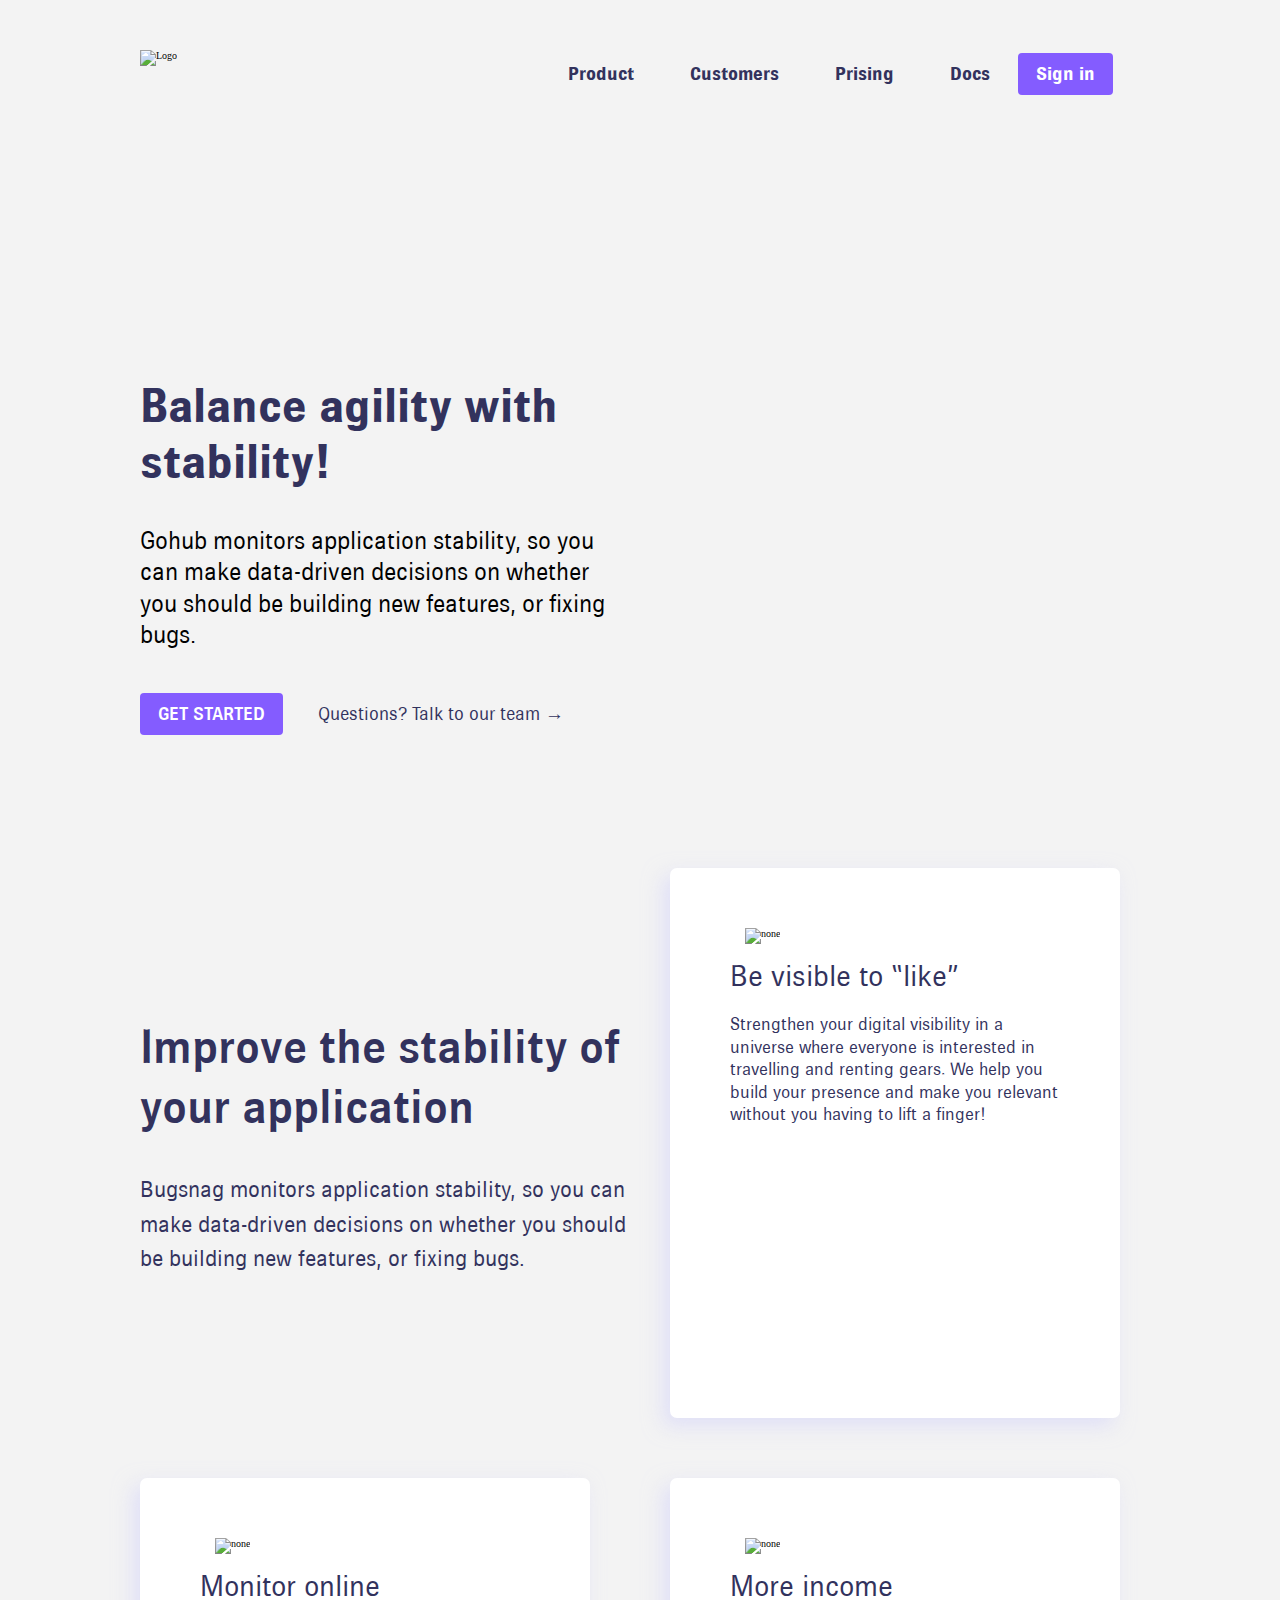
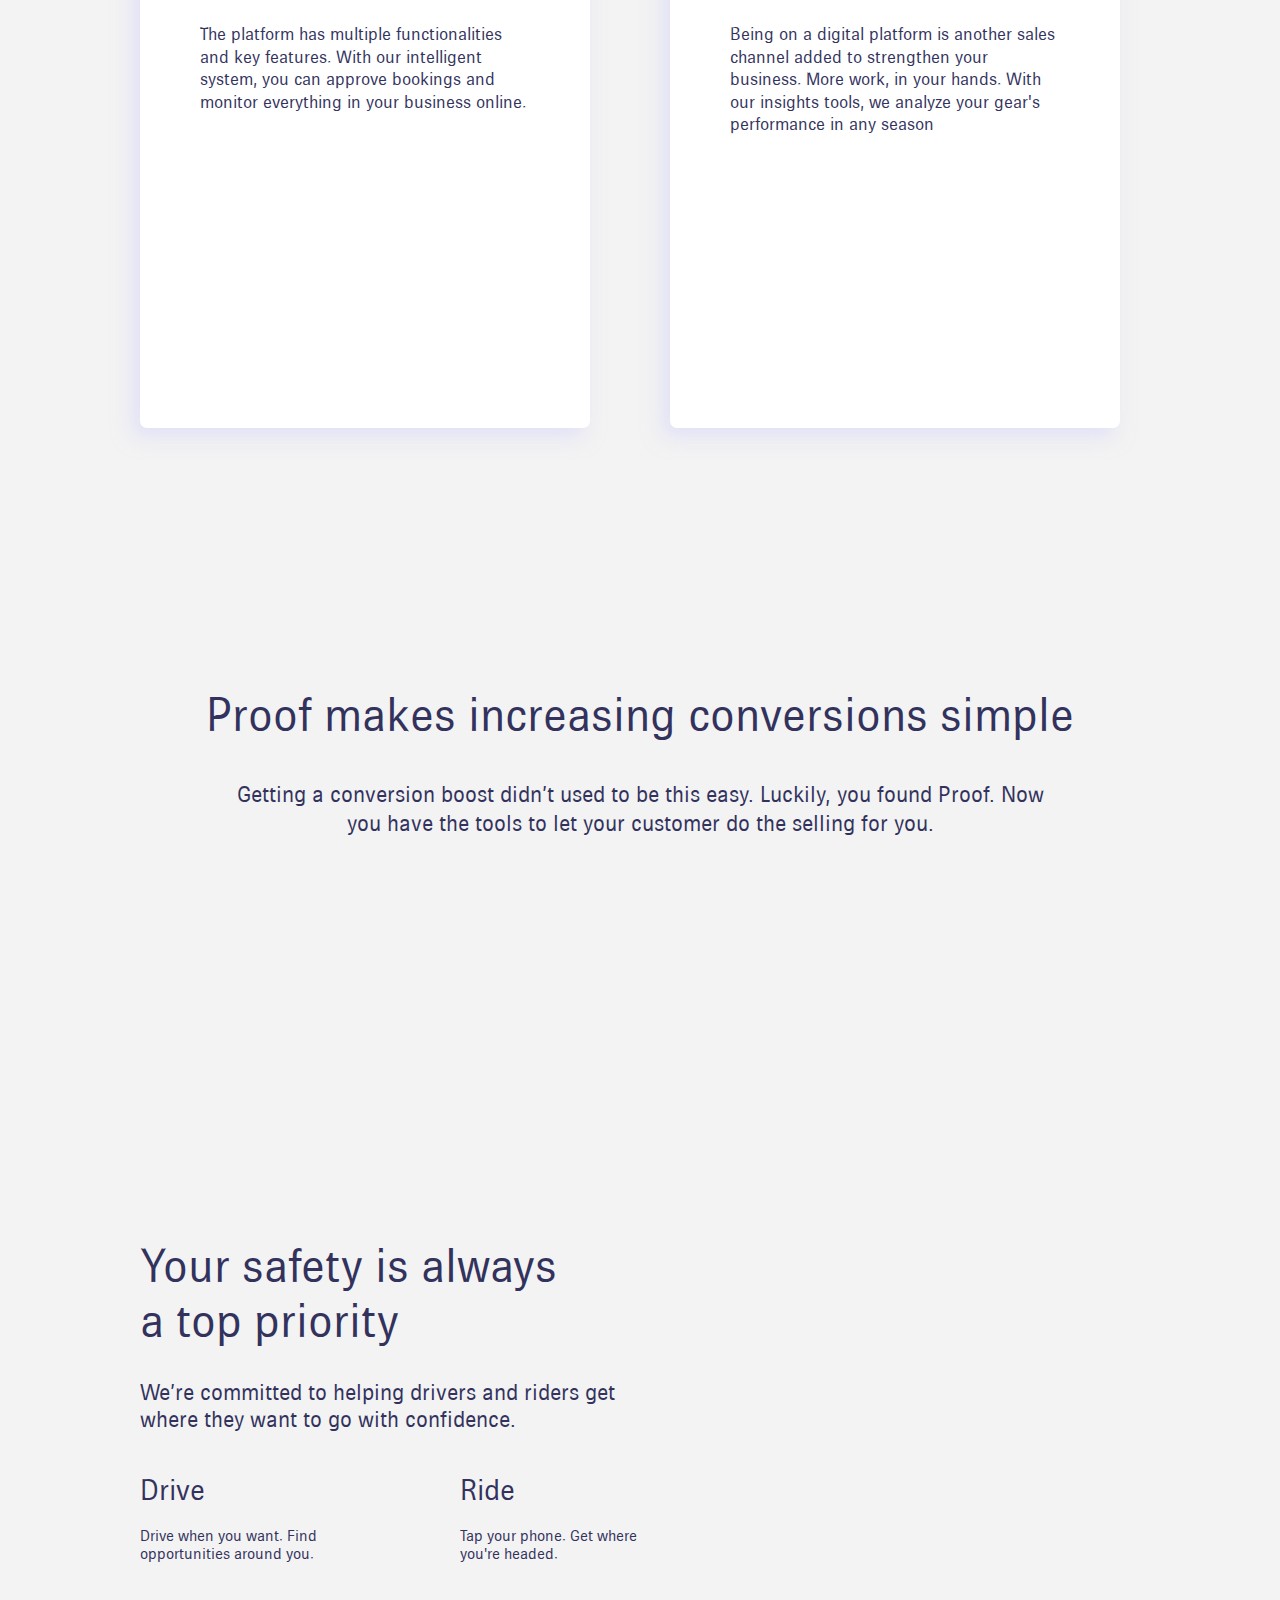
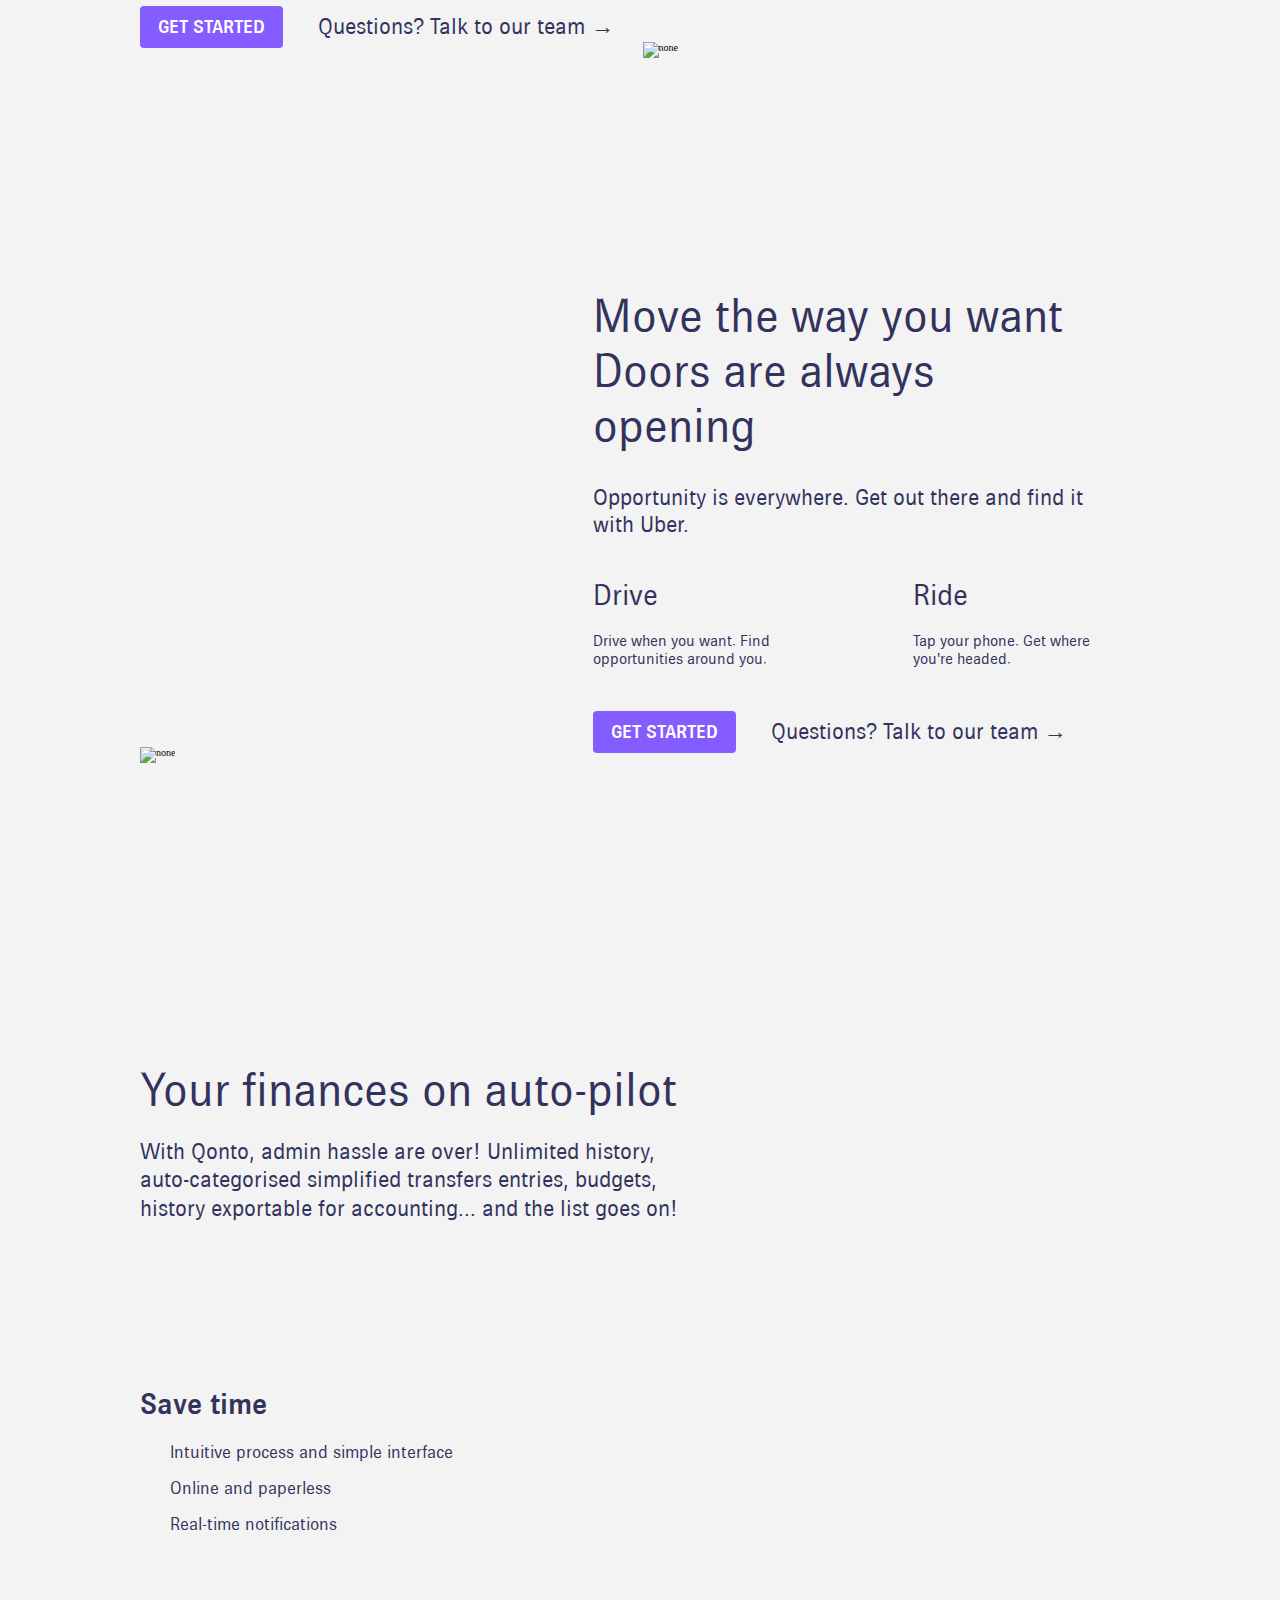
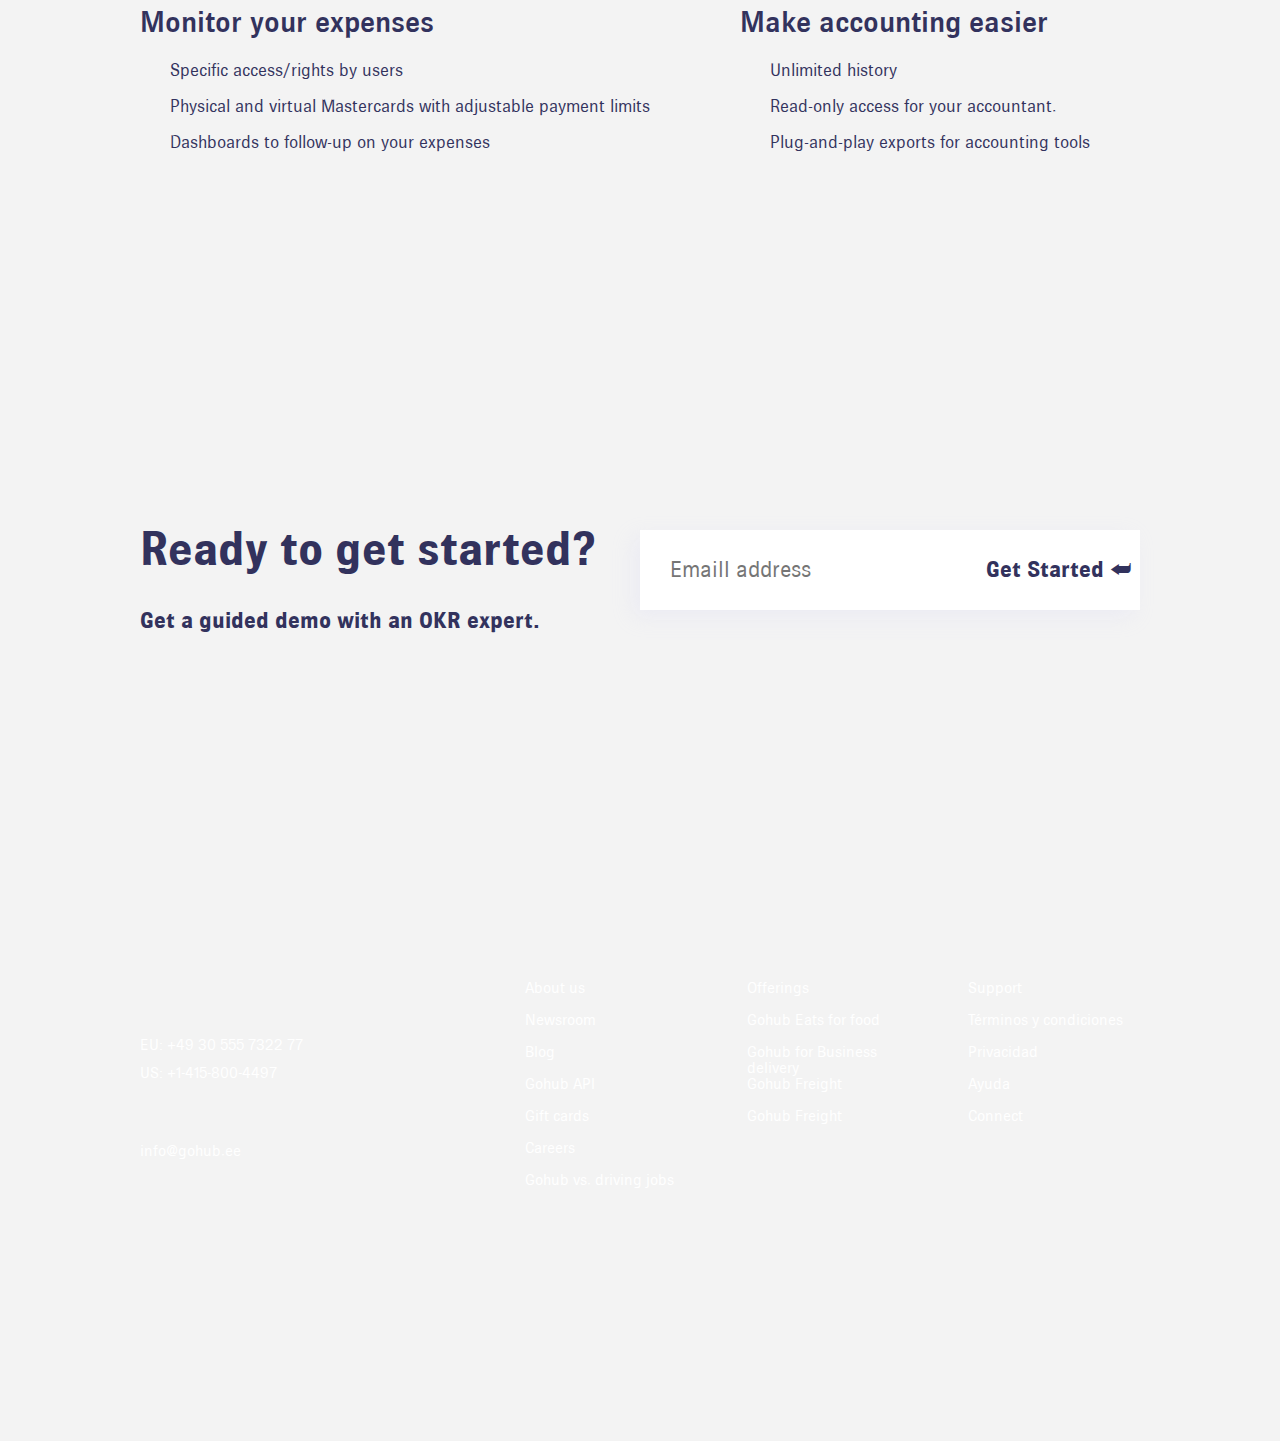
==== commit f3be27e2: "commit 2" ====
--- a/index.html
+++ b/index.html
@@ -121,84 +121,7 @@
             Proof. Now <br>you have the tools to let your customer do the selling for you.
           </p>
         </div>
-        <div class="info-icon-slider">
-          <div class="block-info">
-            <div class="block-info-img"><img src="./img/block-info/1.png" alt="none"></div>
-            <h4>Higher Conversions</h4>
-            <p>Convert more website visitors into signups and purchases.
-            </p>
-          </div>
-          <div class="block-info">
-            <div class="block-info-img"><img src="./img/block-info/2.png" alt="none"></div>
-            <h4>Save on Acquisition</h4>
-            <p>Your advertising spend will go further than ever before.
-            </p>
-          </div>
-          <div class="block-info">
-            <div class="block-info-img"><img src="./img/block-info/3.png" alt="none"></div>
-            <h4>Increase Visitor Trust</h4>
-            <p>People trust companies they see other people buy from as well.
-            </p>
-          </div>
-          <div class="block-info">
-            <div class="block-info-img"><img src="./img/block-info/4.png" alt="none"></div>
-            <h4>Social Influence</h4>
-            <p>Seeing other visitors taking action creates fear of missing out.
-            </p>
-          </div>
-        </div>
-        <div class="info-icon-slider">
-          <div class="block-info">
-            <div class="block-info-img"><img src="./img/block-info/5.png" alt="none"></div>
-            <h4>Activity Notifications</h4>
-            <p>Display recent sales and opt-ins on your pages and drive visitors to convert.
-            </p>
-          </div>
-          <div class="block-info">
-            <div class="block-info-img"><img src="./img/block-info/6.png" alt="none"></div>
-            <h4>Customer Journeys</h4>
-            <p>Your advertising spend will go further than ever before.
-            </p>
-          </div>
-          <div class="block-info">
-            <div class="block-info-img"><img src="./img/block-info/7.png" alt="none"></div>
-            <h4>Custom Timing</h4>
-            <p>Control when, how long and how fast notifications display on your site.
-            </p>
-          </div>
-          <div class="block-info">
-            <div class="block-info-img"><img src="./img/block-info/8.png" alt="none"></div>
-            <h4>Live Visitor Count</h4>
-            <p>Show how many visitors are browsing your site - "28 people are viewing this page"
-            </p>
-          </div>
-        </div>
-        <div class="info-icon-slider">
-          <div class="block-info">
-            <div class="block-info-img"><img src="./img/block-info/9.png" alt="none"></div>
-            <h4>Visitor Identification</h4>
-            <p>We'll show you detailed profiles of every visitor who enters their email.
-            </p>
-          </div>
-          <div class="block-info">
-            <div class="block-info-img"><img src="./img/block-info/10.png" alt="none"></div>
-            <h4>Custom Rules</h4>
-            <p>Granular control over how and when notifications display on your pages.
-            </p>
-          </div>
-          <div class="block-info">
-            <div class="block-info-img"><img src="./img/block-info/11.png" alt="none"></div>
-            <h4>Mobile Optimized</h4>
-            <p>With mobile traffic approaching 70%, Proof looks amazing on mobile.
-            </p>
-          </div>
-          <div class="block-info">
-            <div class="block-info-img"><img src="./img/block-info/12.png" alt="none"></div>
-            <h4>Language Translation</h4>
-            <p>Translate Recent Activity notification into any language you want. We're global.
-            </p>
-          </div>
-        </div>
+<!--q-->
       </div>
     </div>
   </div>
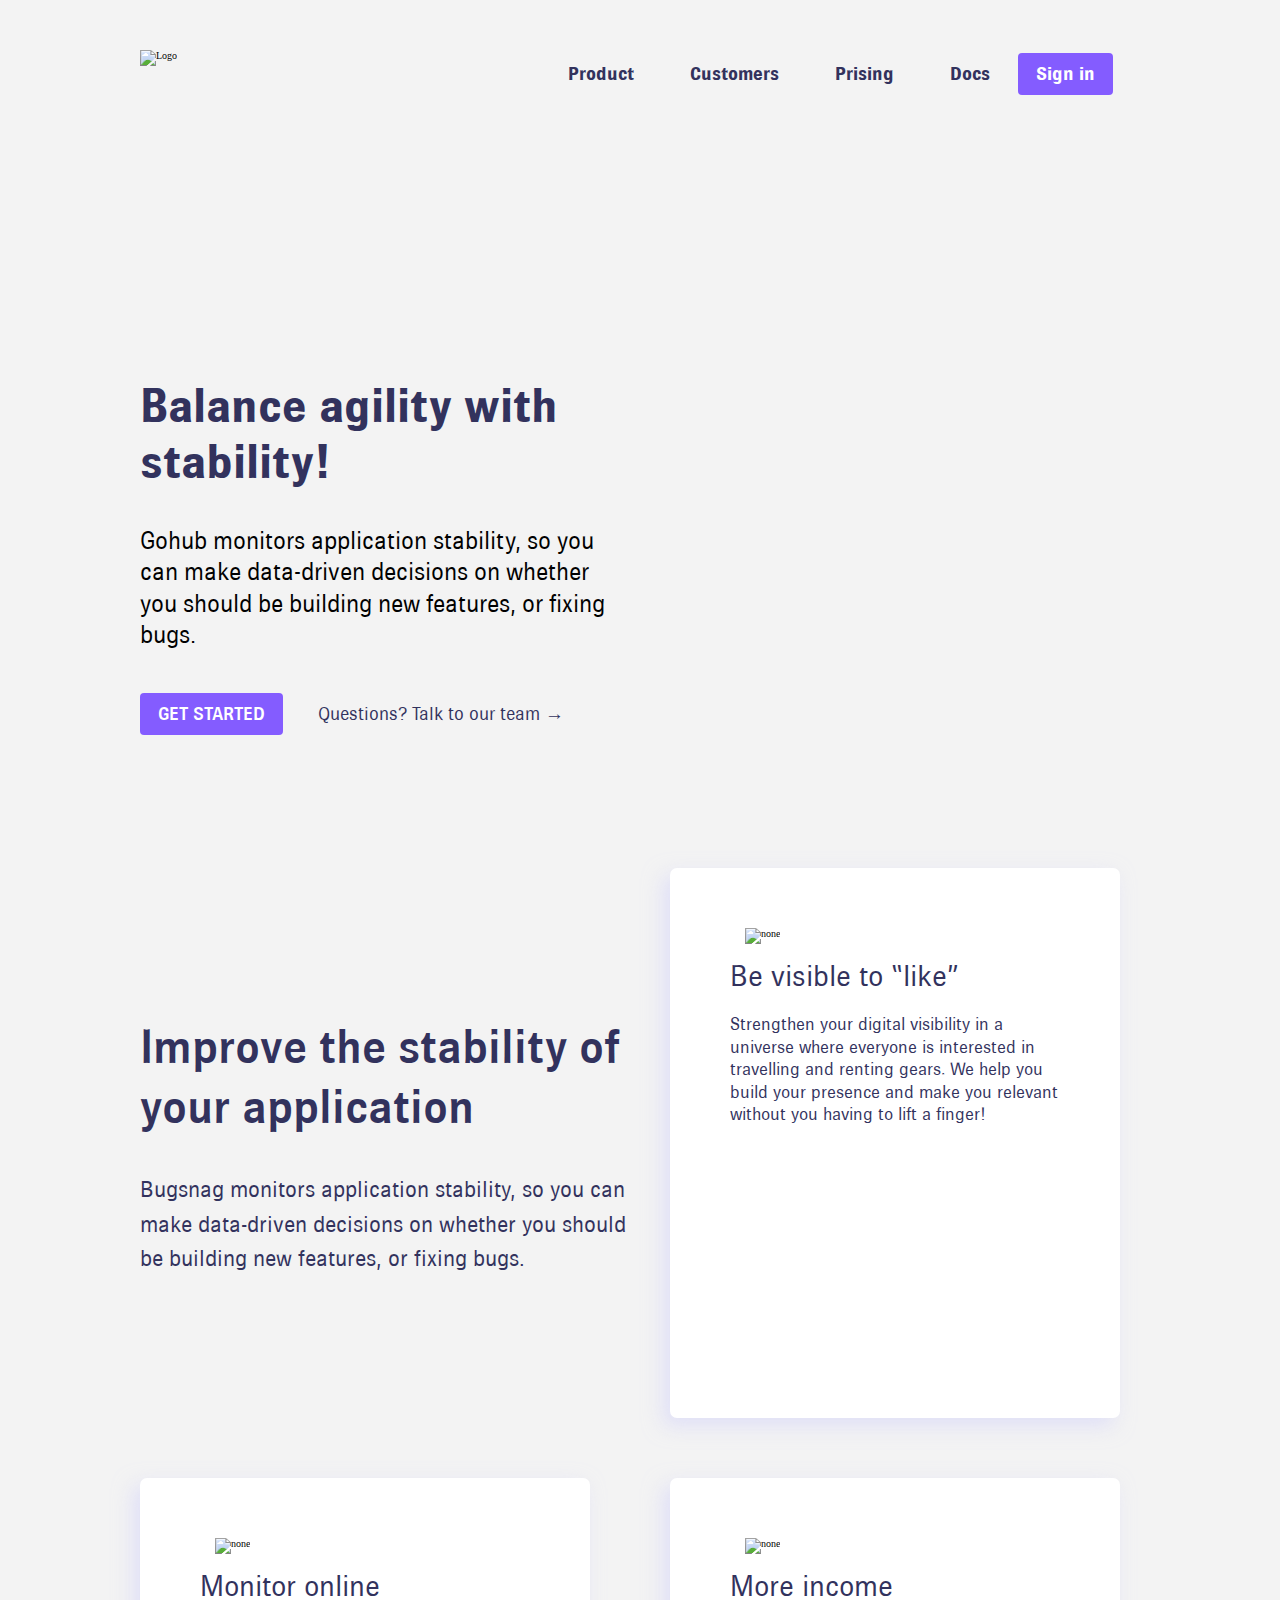
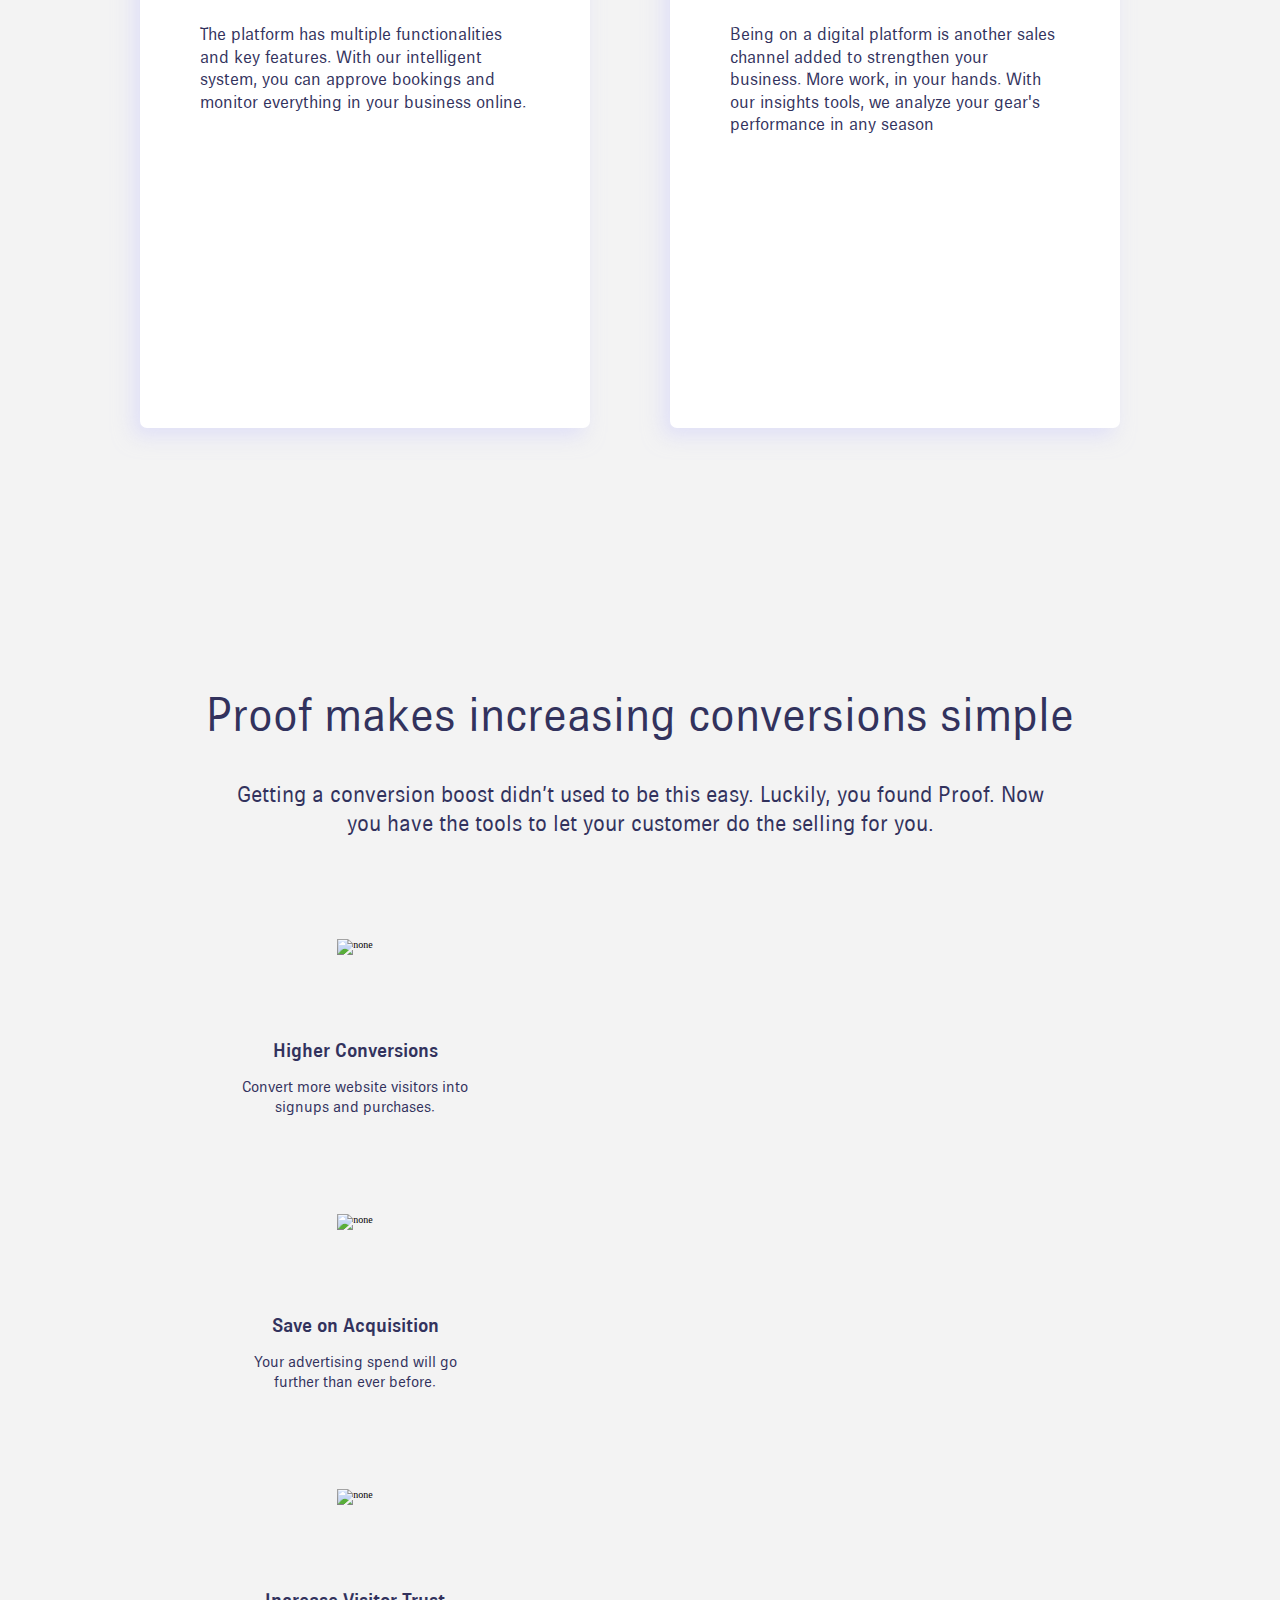
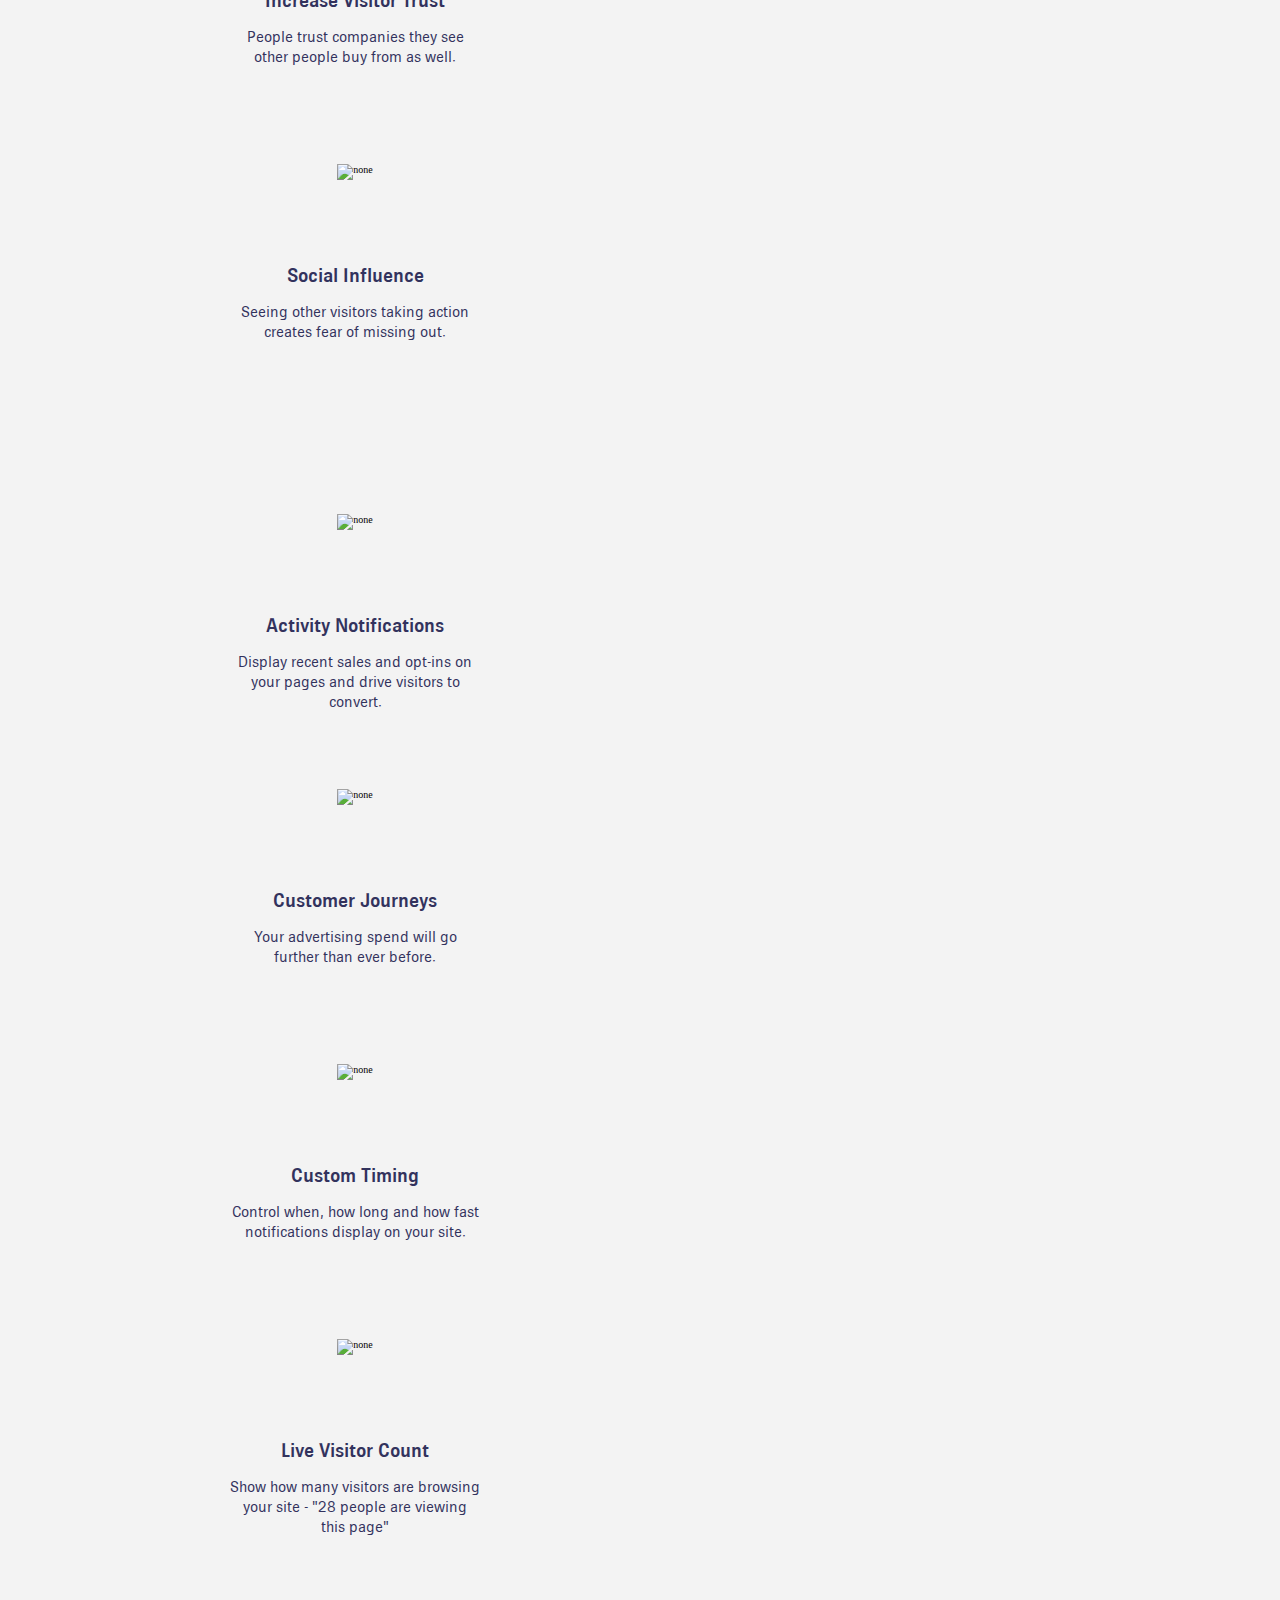
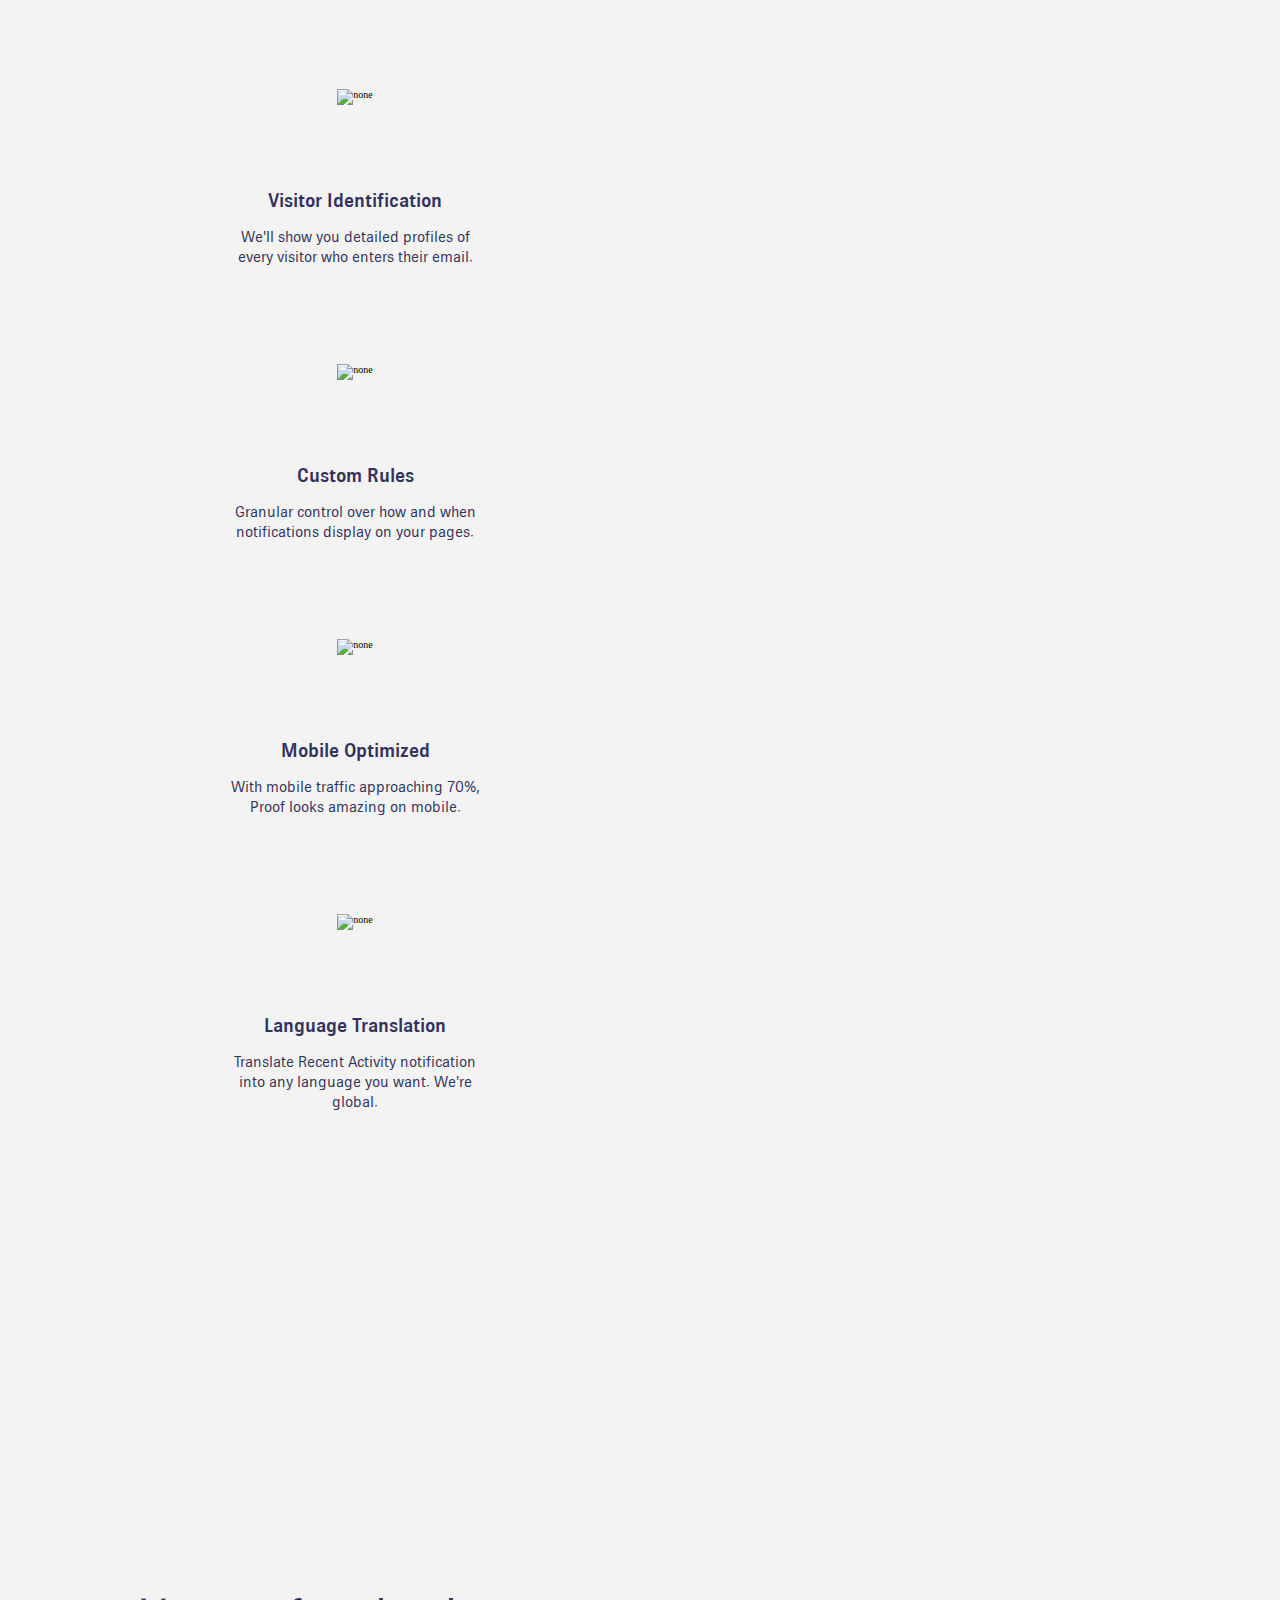
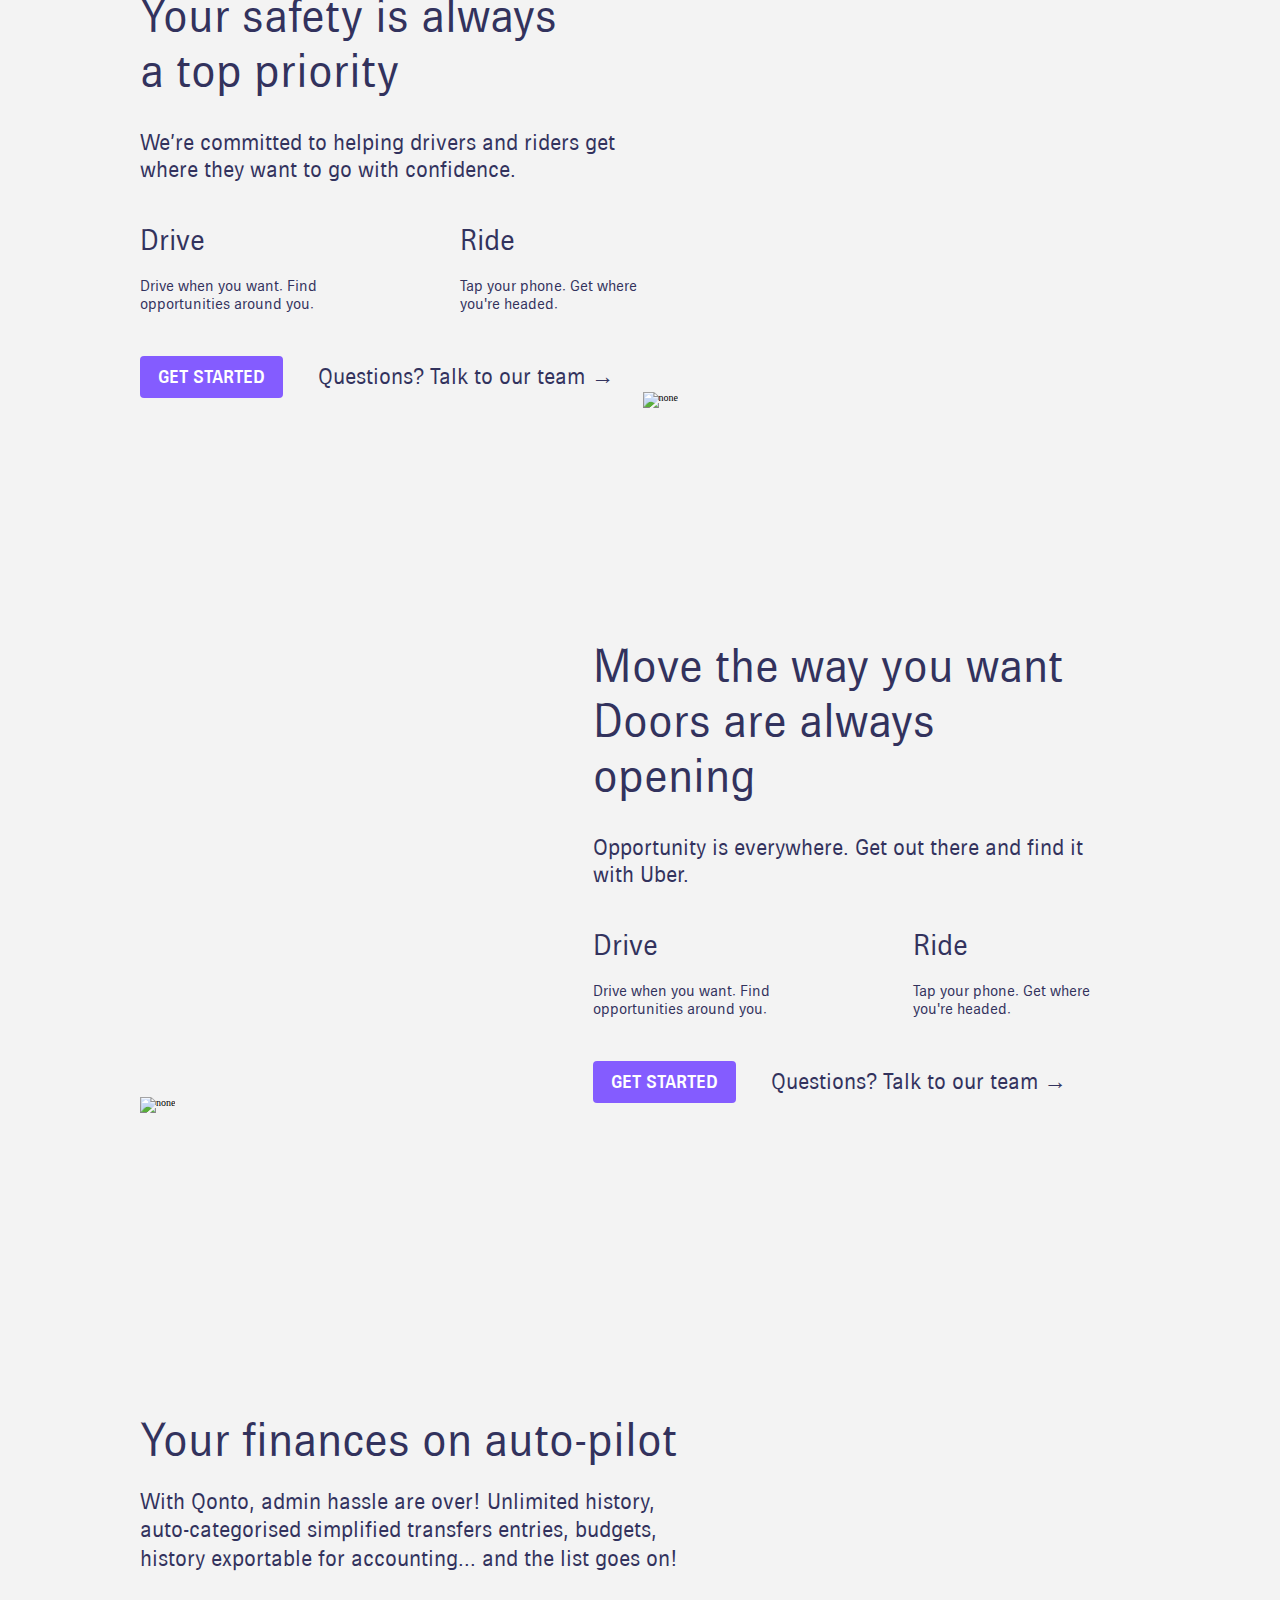
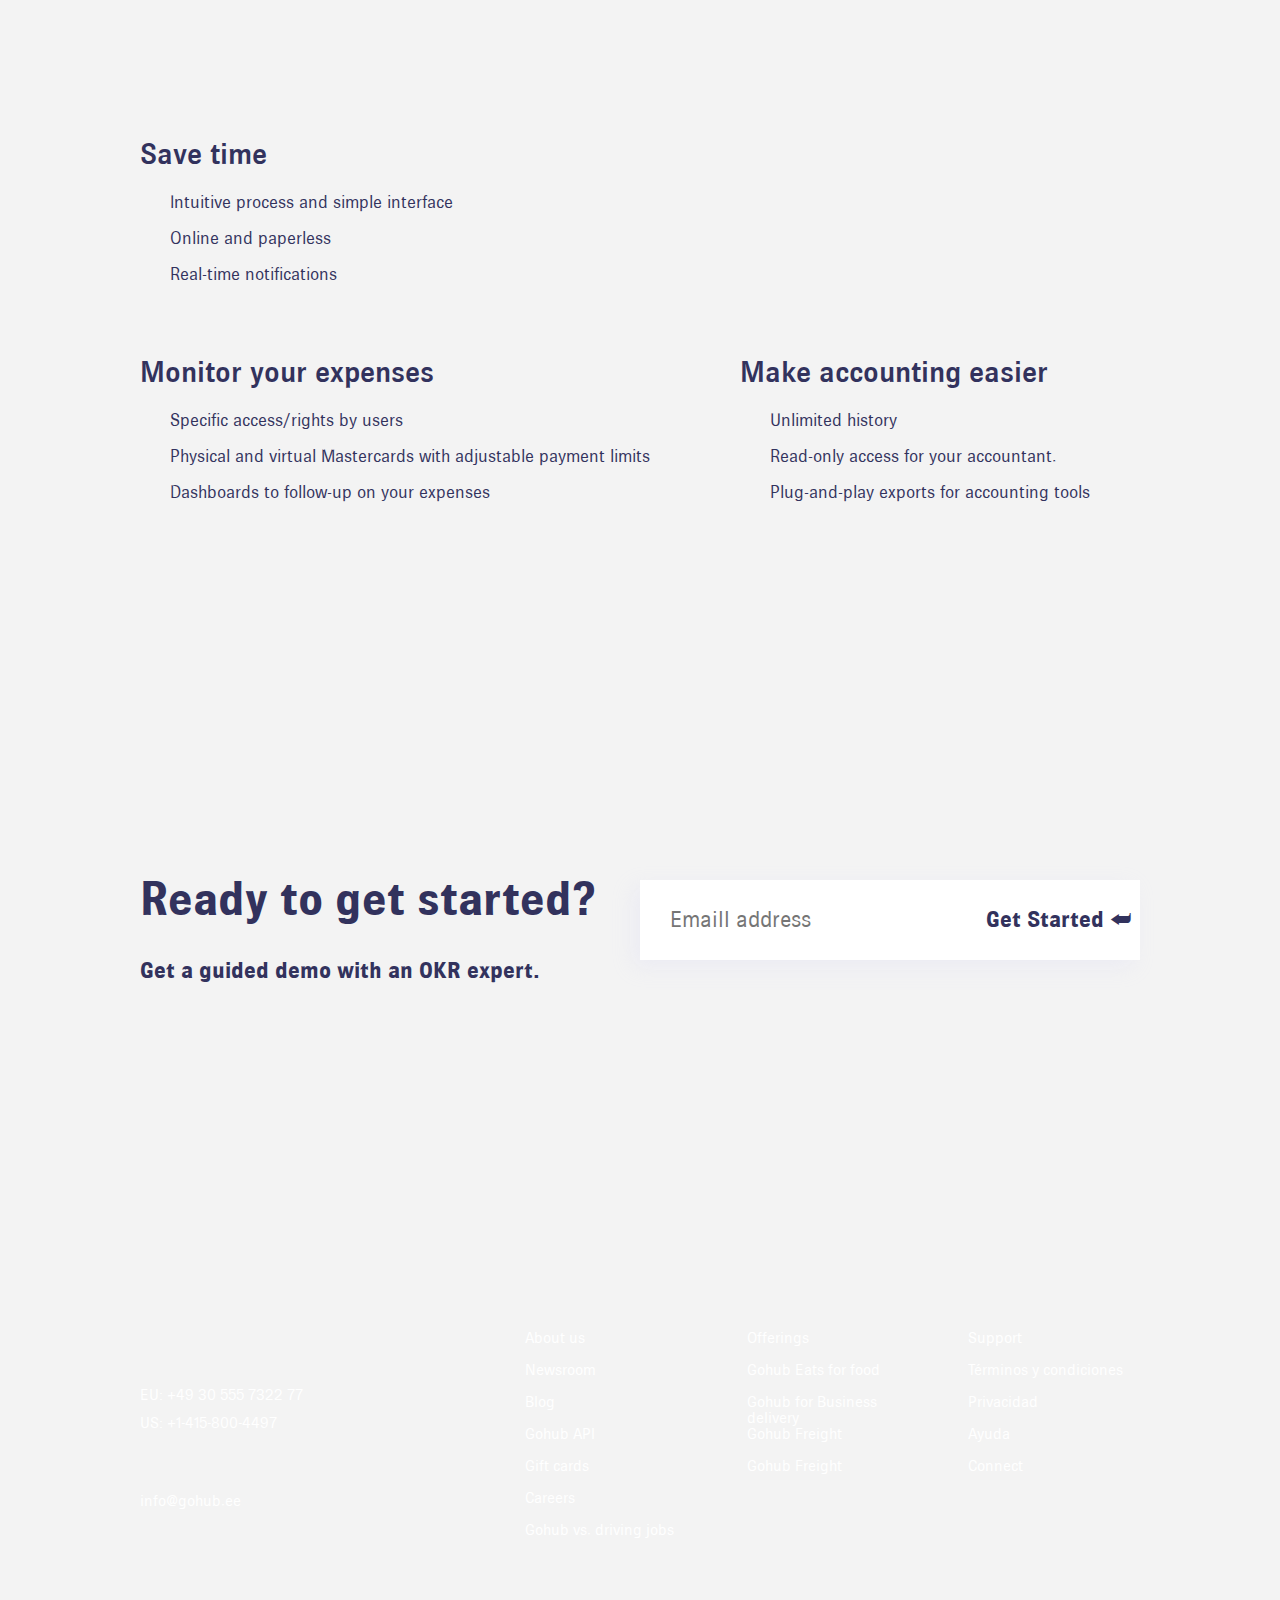
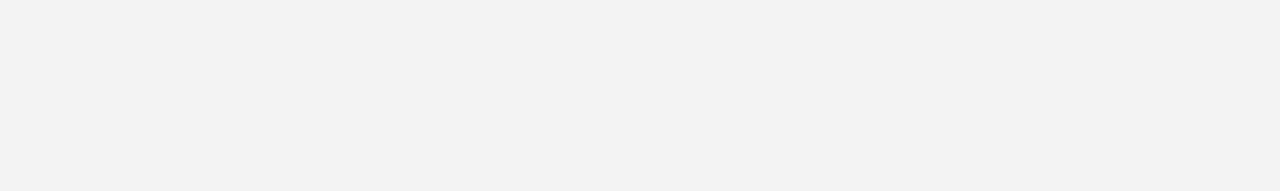
==== commit 06472ba9: "commit 2" ====
--- a/index.html
+++ b/index.html
@@ -121,7 +121,84 @@
             Proof. Now <br>you have the tools to let your customer do the selling for you.
           </p>
         </div>
-<!--q-->
+        <div class="info-icon-slider">
+          <div class="block-info">
+            <div class="block-info-img"><img src="./img/block-info/1.png" alt="none"></div>
+            <h4>Higher Conversions</h4>
+            <p>Convert more website visitors into signups and purchases.
+            </p>
+          </div>
+          <div class="block-info">
+            <div class="block-info-img"><img src="./img/block-info/2.png" alt="none"></div>
+            <h4>Save on Acquisition</h4>
+            <p>Your advertising spend will go further than ever before.
+            </p>
+          </div>
+          <div class="block-info">
+            <div class="block-info-img"><img src="./img/block-info/3.png" alt="none"></div>
+            <h4>Increase Visitor Trust</h4>
+            <p>People trust companies they see other people buy from as well.
+            </p>
+          </div>
+          <div class="block-info">
+            <div class="block-info-img"><img src="./img/block-info/4.png" alt="none"></div>
+            <h4>Social Influence</h4>
+            <p>Seeing other visitors taking action creates fear of missing out.
+            </p>
+          </div>
+        </div>
+        <div class="info-icon-slider">
+          <div class="block-info">
+            <div class="block-info-img"><img src="./img/block-info/5.png" alt="none"></div>
+            <h4>Activity Notifications</h4>
+            <p>Display recent sales and opt-ins on your pages and drive visitors to convert.
+            </p>
+          </div>
+          <div class="block-info">
+            <div class="block-info-img"><img src="./img/block-info/6.png" alt="none"></div>
+            <h4>Customer Journeys</h4>
+            <p>Your advertising spend will go further than ever before.
+            </p>
+          </div>
+          <div class="block-info">
+            <div class="block-info-img"><img src="./img/block-info/7.png" alt="none"></div>
+            <h4>Custom Timing</h4>
+            <p>Control when, how long and how fast notifications display on your site.
+            </p>
+          </div>
+          <div class="block-info">
+            <div class="block-info-img"><img src="./img/block-info/8.png" alt="none"></div>
+            <h4>Live Visitor Count</h4>
+            <p>Show how many visitors are browsing your site - "28 people are viewing this page"
+            </p>
+          </div>
+        </div>
+        <div class="info-icon-slider">
+          <div class="block-info">
+            <div class="block-info-img"><img src="./img/block-info/9.png" alt="none"></div>
+            <h4>Visitor Identification</h4>
+            <p>We'll show you detailed profiles of every visitor who enters their email.
+            </p>
+          </div>
+          <div class="block-info">
+            <div class="block-info-img"><img src="./img/block-info/10.png" alt="none"></div>
+            <h4>Custom Rules</h4>
+            <p>Granular control over how and when notifications display on your pages.
+            </p>
+          </div>
+          <div class="block-info">
+            <div class="block-info-img"><img src="./img/block-info/11.png" alt="none"></div>
+            <h4>Mobile Optimized</h4>
+            <p>With mobile traffic approaching 70%, Proof looks amazing on mobile.
+            </p>
+          </div>
+          <div class="block-info">
+            <div class="block-info-img"><img src="./img/block-info/12.png" alt="none"></div>
+            <h4>Language Translation</h4>
+            <p>Translate Recent Activity notification into any language you want. We're global.
+            </p>
+          </div>
+        </div>
       </div>
     </div>
   </div>
--- a/css/style.css
+++ b/css/style.css
@@ -475,7 +475,7 @@
 .info-icon-slider {
   margin-top: 10rem;
   margin-left: 5%;
-  width: 90%;
+  max-width: 90% !important;
 }
 .block-info {
   text-align: center;
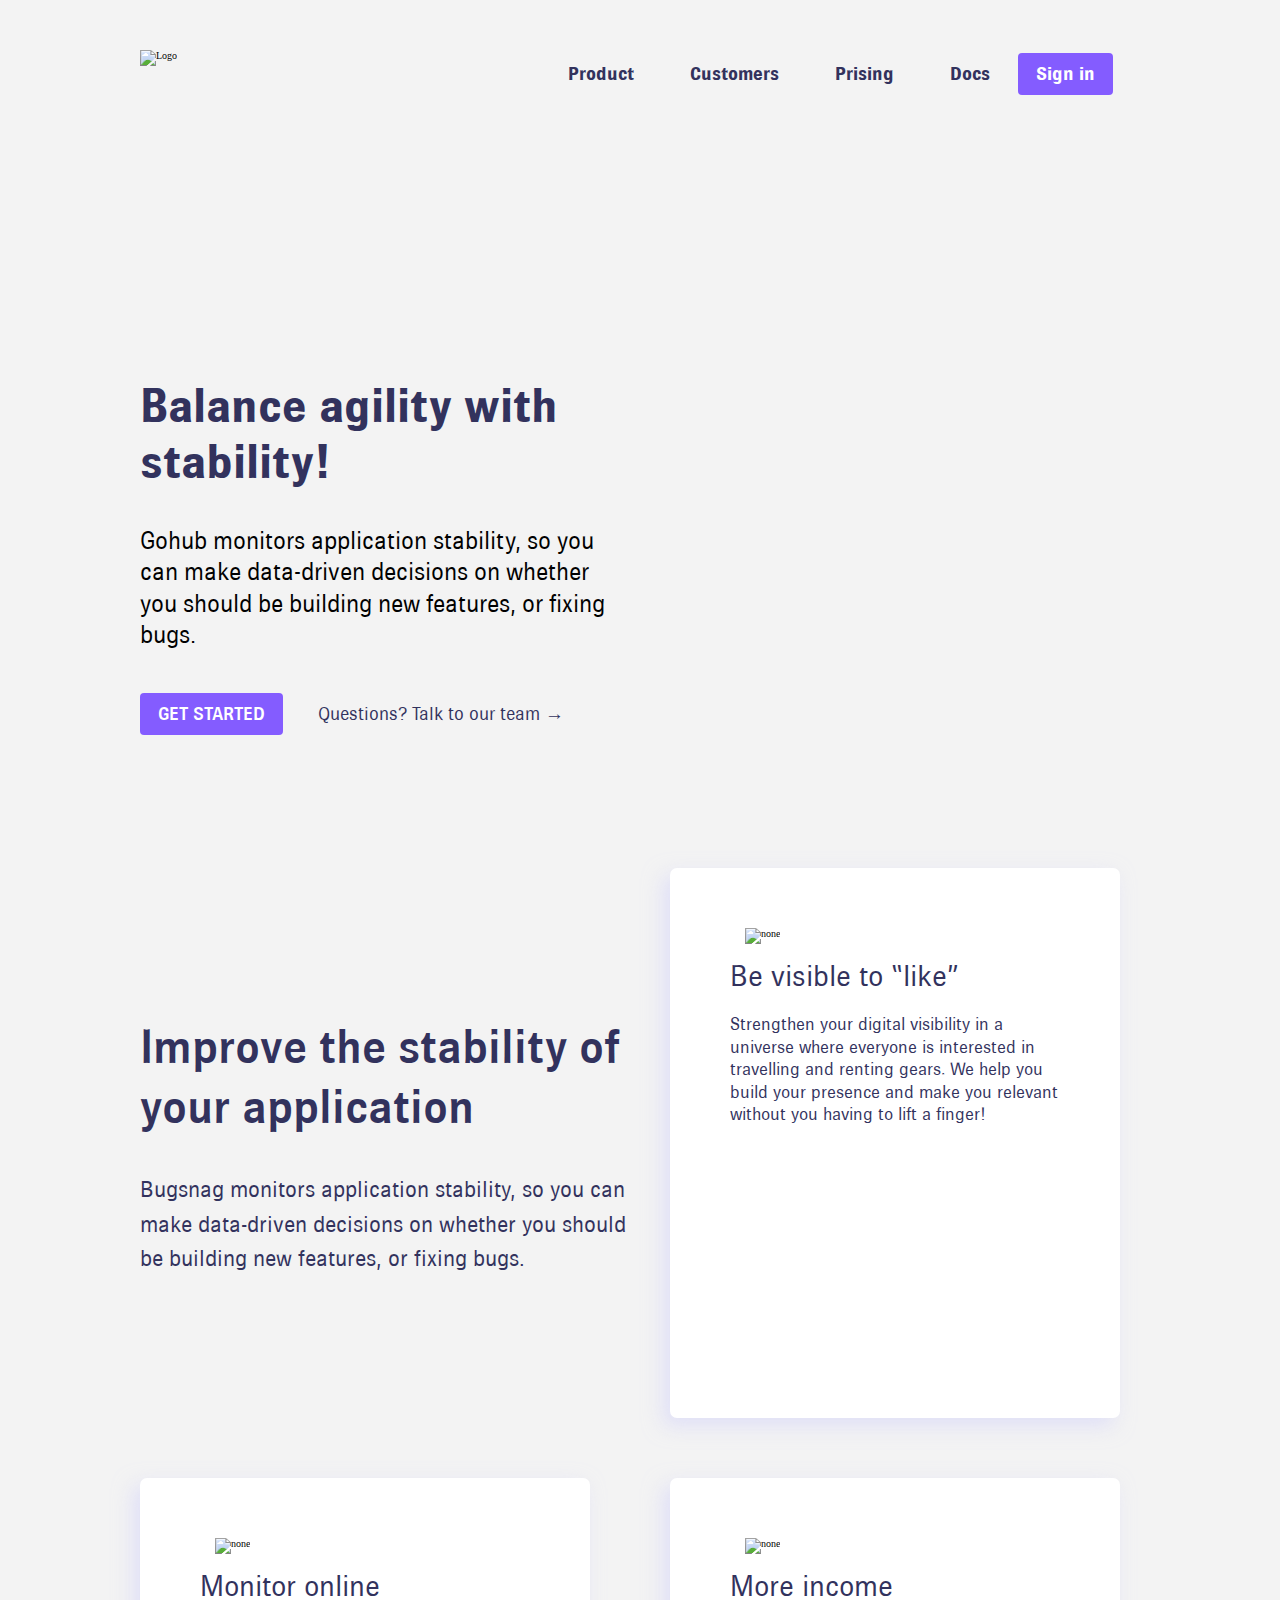
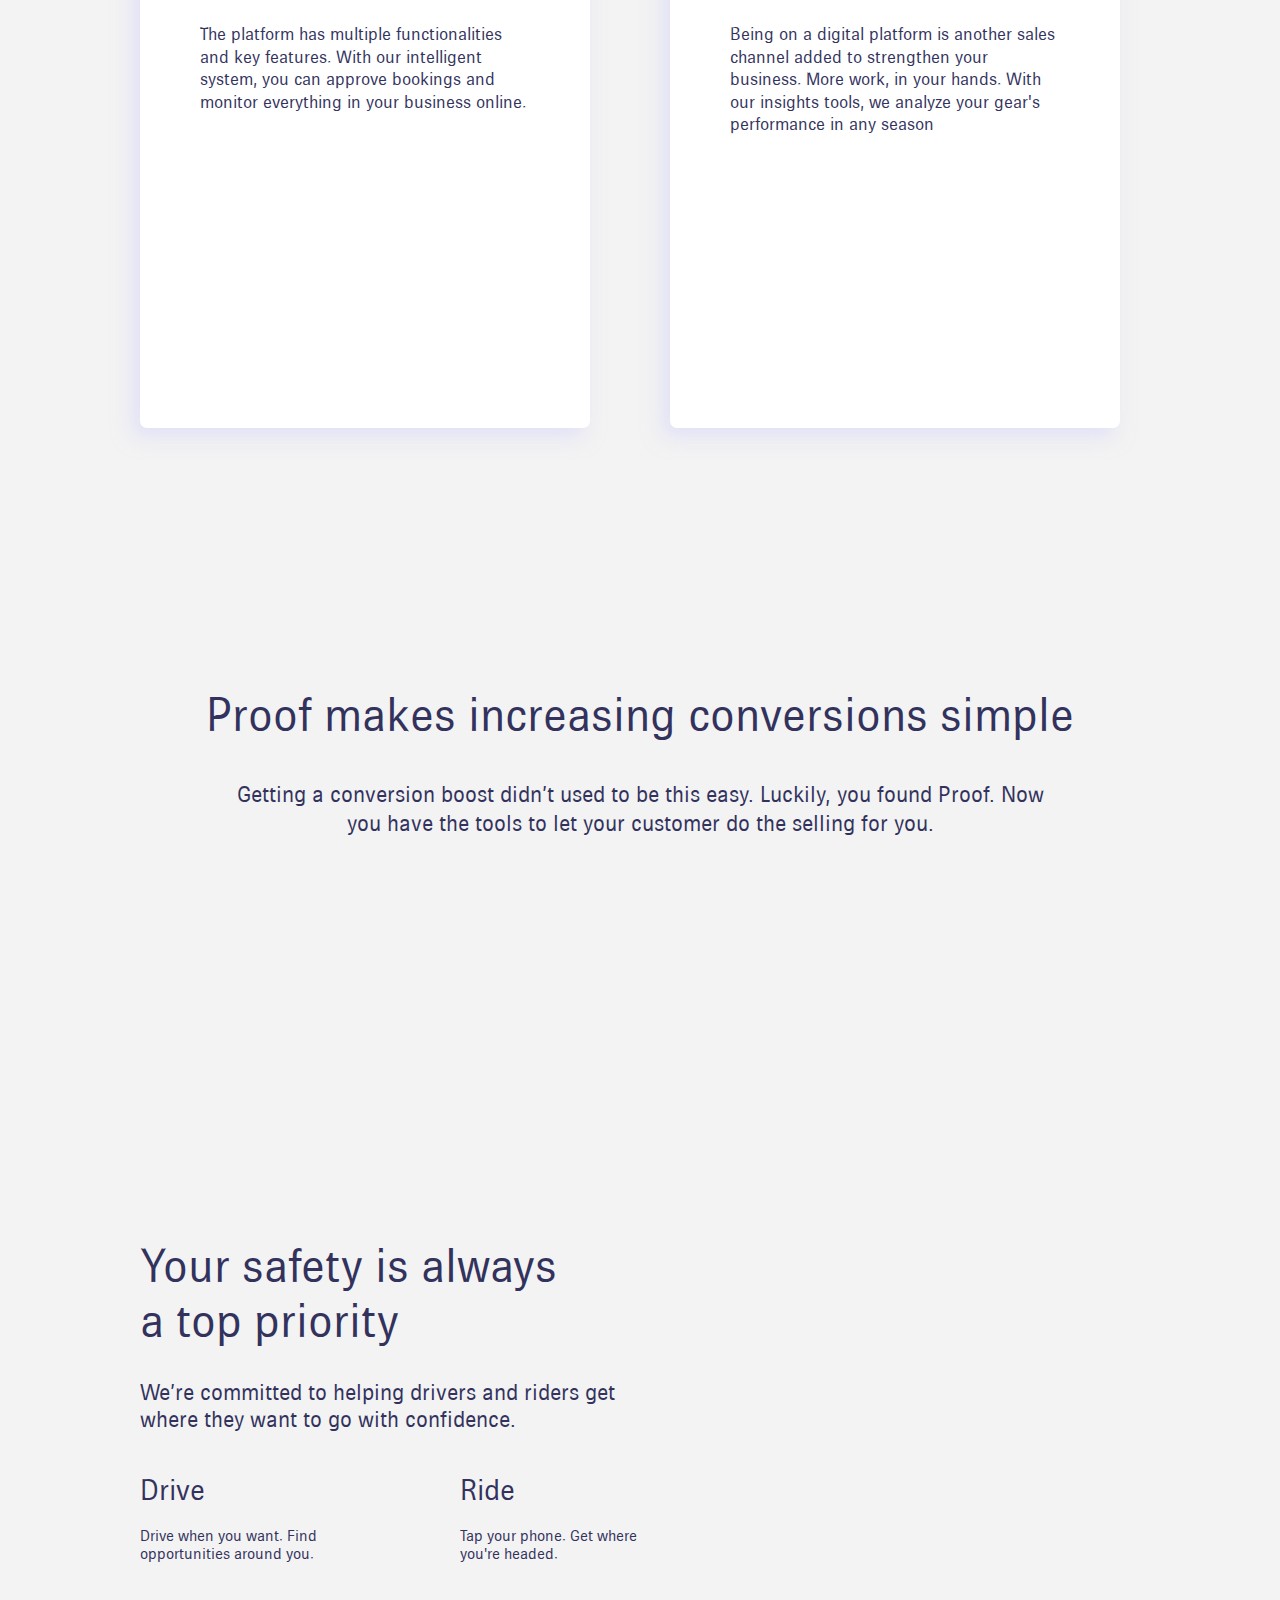
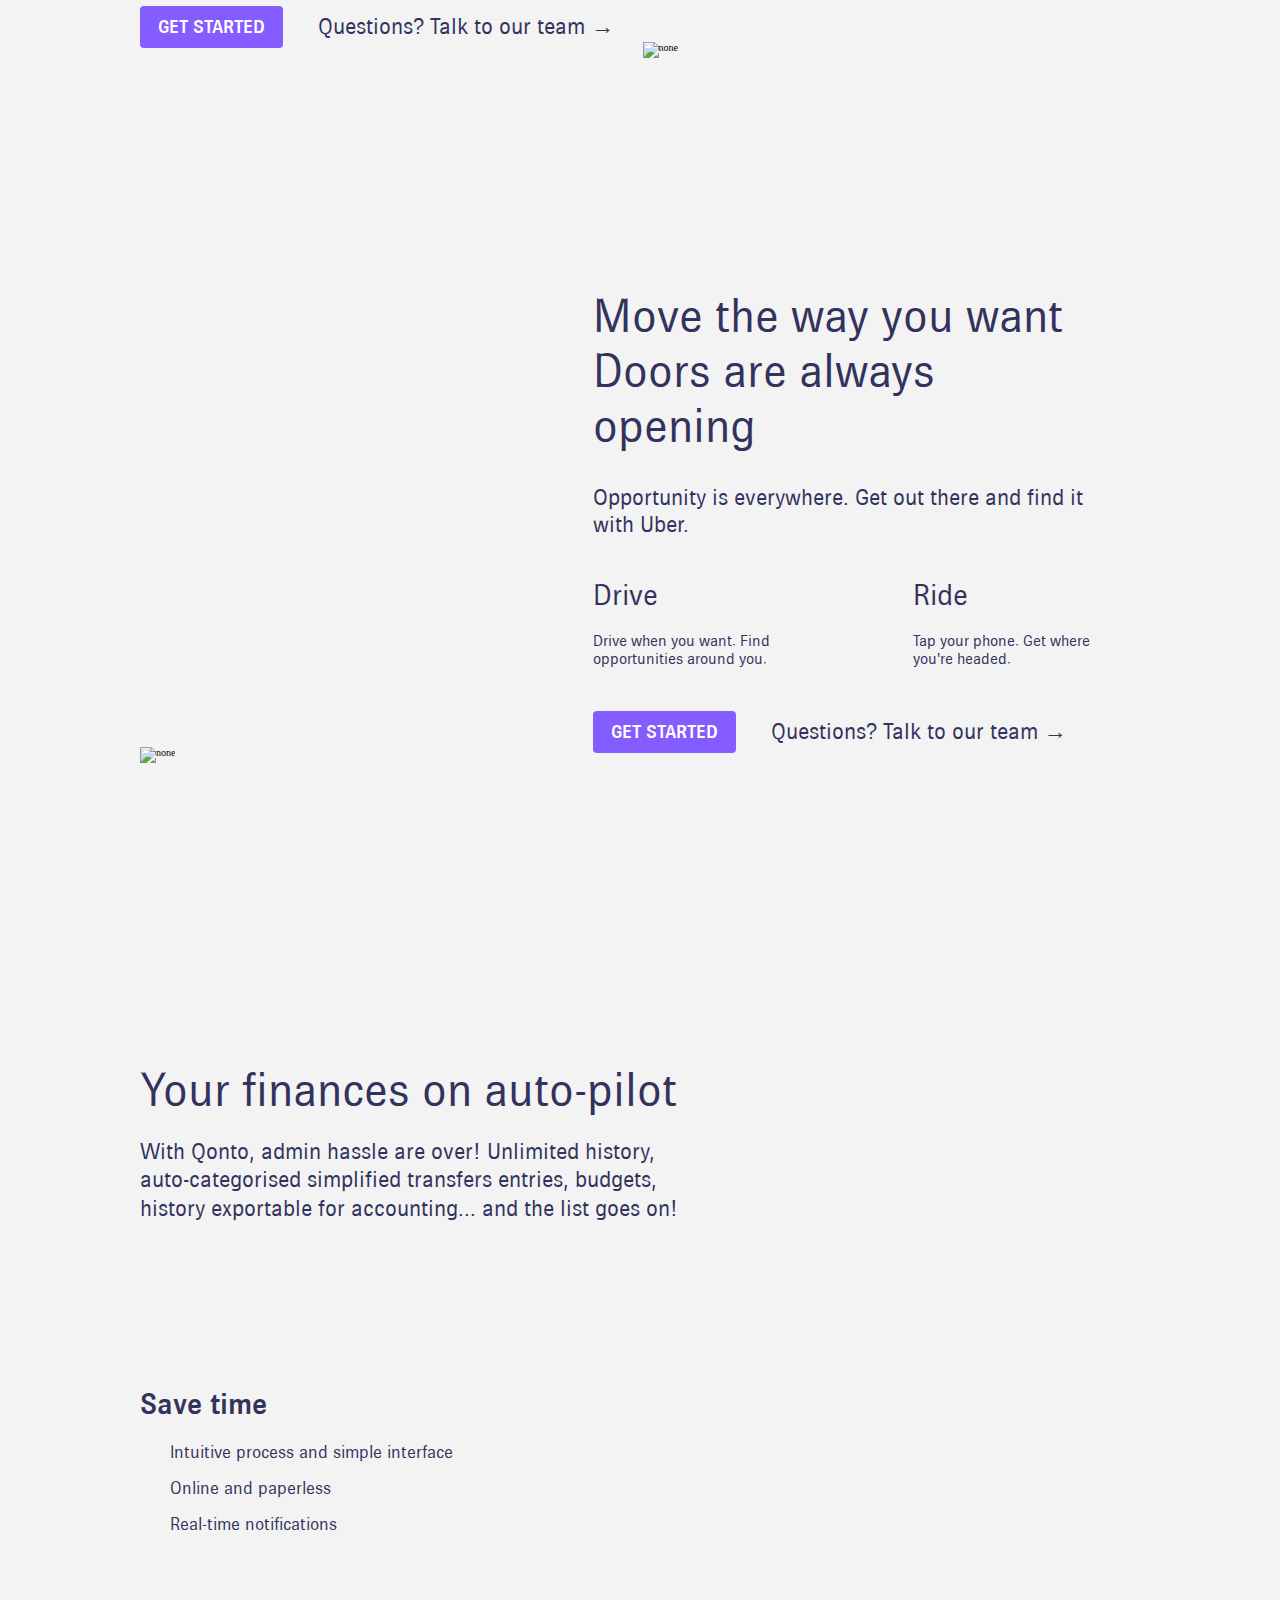
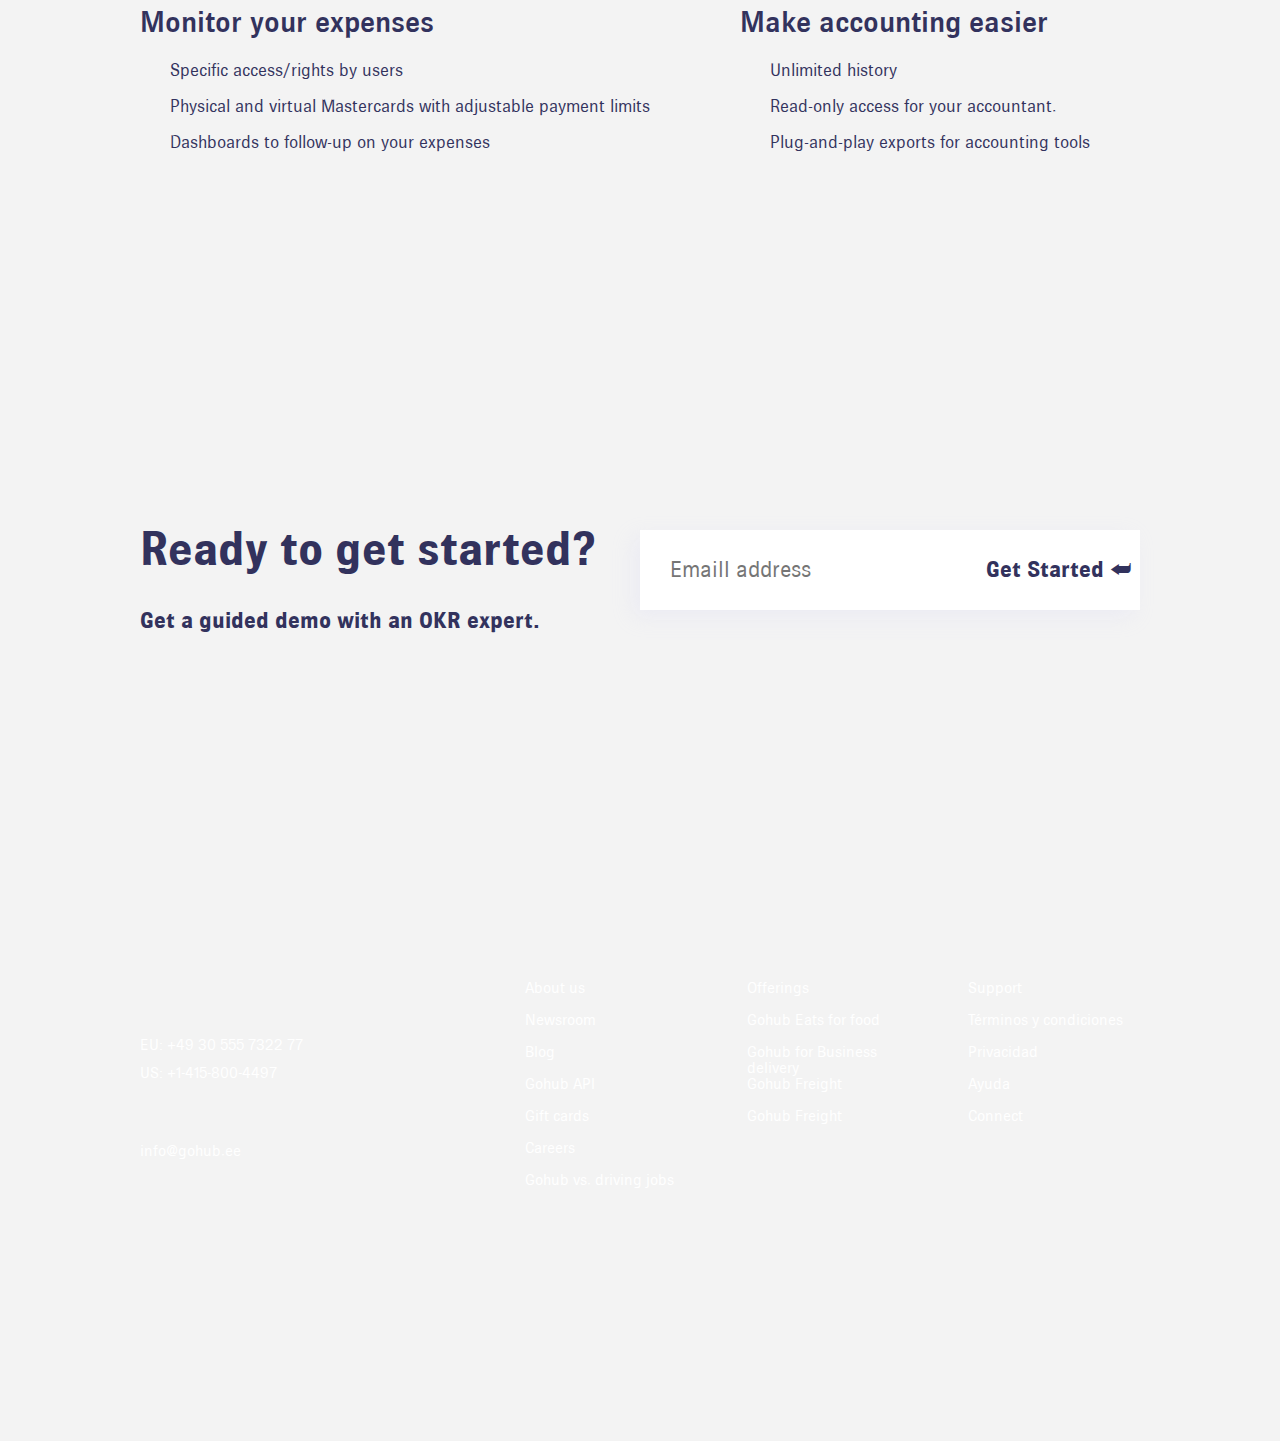
==== commit 341e0619: "commit 2" ====
--- a/index.html
+++ b/index.html
@@ -121,85 +121,85 @@
             Proof. Now <br>you have the tools to let your customer do the selling for you.
           </p>
         </div>
-        <div class="info-icon-slider">
-          <div class="block-info">
-            <div class="block-info-img"><img src="./img/block-info/1.png" alt="none"></div>
-            <h4>Higher Conversions</h4>
-            <p>Convert more website visitors into signups and purchases.
-            </p>
-          </div>
-          <div class="block-info">
-            <div class="block-info-img"><img src="./img/block-info/2.png" alt="none"></div>
-            <h4>Save on Acquisition</h4>
-            <p>Your advertising spend will go further than ever before.
-            </p>
-          </div>
-          <div class="block-info">
-            <div class="block-info-img"><img src="./img/block-info/3.png" alt="none"></div>
-            <h4>Increase Visitor Trust</h4>
-            <p>People trust companies they see other people buy from as well.
-            </p>
-          </div>
-          <div class="block-info">
-            <div class="block-info-img"><img src="./img/block-info/4.png" alt="none"></div>
-            <h4>Social Influence</h4>
-            <p>Seeing other visitors taking action creates fear of missing out.
-            </p>
-          </div>
-        </div>
-        <div class="info-icon-slider">
-          <div class="block-info">
-            <div class="block-info-img"><img src="./img/block-info/5.png" alt="none"></div>
-            <h4>Activity Notifications</h4>
-            <p>Display recent sales and opt-ins on your pages and drive visitors to convert.
-            </p>
-          </div>
-          <div class="block-info">
-            <div class="block-info-img"><img src="./img/block-info/6.png" alt="none"></div>
-            <h4>Customer Journeys</h4>
-            <p>Your advertising spend will go further than ever before.
-            </p>
-          </div>
-          <div class="block-info">
-            <div class="block-info-img"><img src="./img/block-info/7.png" alt="none"></div>
-            <h4>Custom Timing</h4>
-            <p>Control when, how long and how fast notifications display on your site.
-            </p>
-          </div>
-          <div class="block-info">
-            <div class="block-info-img"><img src="./img/block-info/8.png" alt="none"></div>
-            <h4>Live Visitor Count</h4>
-            <p>Show how many visitors are browsing your site - "28 people are viewing this page"
-            </p>
-          </div>
-        </div>
-        <div class="info-icon-slider">
-          <div class="block-info">
-            <div class="block-info-img"><img src="./img/block-info/9.png" alt="none"></div>
-            <h4>Visitor Identification</h4>
-            <p>We'll show you detailed profiles of every visitor who enters their email.
-            </p>
-          </div>
-          <div class="block-info">
-            <div class="block-info-img"><img src="./img/block-info/10.png" alt="none"></div>
-            <h4>Custom Rules</h4>
-            <p>Granular control over how and when notifications display on your pages.
-            </p>
-          </div>
-          <div class="block-info">
-            <div class="block-info-img"><img src="./img/block-info/11.png" alt="none"></div>
-            <h4>Mobile Optimized</h4>
-            <p>With mobile traffic approaching 70%, Proof looks amazing on mobile.
-            </p>
-          </div>
-          <div class="block-info">
-            <div class="block-info-img"><img src="./img/block-info/12.png" alt="none"></div>
-            <h4>Language Translation</h4>
-            <p>Translate Recent Activity notification into any language you want. We're global.
-            </p>
-          </div>
-        </div>
-      </div>
+<!--          <div class="info-icon-slider">-->
+<!--            <div class="block-info">-->
+<!--              <div class="block-info-img"><img src="./img/block-info/1.png" alt="none"></div>-->
+<!--              <h4>Higher Conversions</h4>-->
+<!--              <p>Convert more website visitors into signups and purchases.-->
+<!--              </p>-->
+<!--            </div>-->
+<!--            <div class="block-info">-->
+<!--              <div class="block-info-img"><img src="./img/block-info/2.png" alt="none"></div>-->
+<!--              <h4>Save on Acquisition</h4>-->
+<!--              <p>Your advertising spend will go further than ever before.-->
+<!--              </p>-->
+<!--            </div>-->
+<!--            <div class="block-info">-->
+<!--              <div class="block-info-img"><img src="./img/block-info/3.png" alt="none"></div>-->
+<!--              <h4>Increase Visitor Trust</h4>-->
+<!--              <p>People trust companies they see other people buy from as well.-->
+<!--              </p>-->
+<!--            </div>-->
+<!--            <div class="block-info">-->
+<!--              <div class="block-info-img"><img src="./img/block-info/4.png" alt="none"></div>-->
+<!--              <h4>Social Influence</h4>-->
+<!--              <p>Seeing other visitors taking action creates fear of missing out.-->
+<!--              </p>-->
+<!--            </div>-->
+<!--          </div>-->
+<!--          <div class="info-icon-slider">-->
+<!--            <div class="block-info">-->
+<!--              <div class="block-info-img"><img src="./img/block-info/5.png" alt="none"></div>-->
+<!--              <h4>Activity Notifications</h4>-->
+<!--              <p>Display recent sales and opt-ins on your pages and drive visitors to convert.-->
+<!--              </p>-->
+<!--            </div>-->
+<!--            <div class="block-info">-->
+<!--              <div class="block-info-img"><img src="./img/block-info/6.png" alt="none"></div>-->
+<!--              <h4>Customer Journeys</h4>-->
+<!--              <p>Your advertising spend will go further than ever before.-->
+<!--              </p>-->
+<!--            </div>-->
+<!--            <div class="block-info">-->
+<!--              <div class="block-info-img"><img src="./img/block-info/7.png" alt="none"></div>-->
+<!--              <h4>Custom Timing</h4>-->
+<!--              <p>Control when, how long and how fast notifications display on your site.-->
+<!--              </p>-->
+<!--            </div>-->
+<!--            <div class="block-info">-->
+<!--              <div class="block-info-img"><img src="./img/block-info/8.png" alt="none"></div>-->
+<!--              <h4>Live Visitor Count</h4>-->
+<!--              <p>Show how many visitors are browsing your site - "28 people are viewing this page"-->
+<!--              </p>-->
+<!--            </div>-->
+<!--          </div>-->
+<!--          <div class="info-icon-slider">-->
+<!--            <div class="block-info">-->
+<!--              <div class="block-info-img"><img src="./img/block-info/9.png" alt="none"></div>-->
+<!--              <h4>Visitor Identification</h4>-->
+<!--              <p>We'll show you detailed profiles of every visitor who enters their email.-->
+<!--              </p>-->
+<!--            </div>-->
+<!--            <div class="block-info">-->
+<!--              <div class="block-info-img"><img src="./img/block-info/10.png" alt="none"></div>-->
+<!--              <h4>Custom Rules</h4>-->
+<!--              <p>Granular control over how and when notifications display on your pages.-->
+<!--              </p>-->
+<!--            </div>-->
+<!--            <div class="block-info">-->
+<!--              <div class="block-info-img"><img src="./img/block-info/11.png" alt="none"></div>-->
+<!--              <h4>Mobile Optimized</h4>-->
+<!--              <p>With mobile traffic approaching 70%, Proof looks amazing on mobile.-->
+<!--              </p>-->
+<!--            </div>-->
+<!--            <div class="block-info">-->
+<!--              <div class="block-info-img"><img src="./img/block-info/12.png" alt="none"></div>-->
+<!--              <h4>Language Translation</h4>-->
+<!--              <p>Translate Recent Activity notification into any language you want. We're global.-->
+<!--              </p>-->
+<!--            </div>-->
+<!--          </div>-->
+        </div>
     </div>
   </div>
 
--- a/css/style.css
+++ b/css/style.css
@@ -454,6 +454,7 @@
 .info-icon {
   width: 100%;
 }
+
 .info-icon-header {
   width: 100%;
   text-align: center;
@@ -1669,6 +1670,10 @@
   .auto-pilot p {
     width: 100%;
   }
+  .info-icon {
+    width: 80%;
+    margin-left: 5%;
+  }
   .info-content h1 {
     font-size: 3rem;
   }
